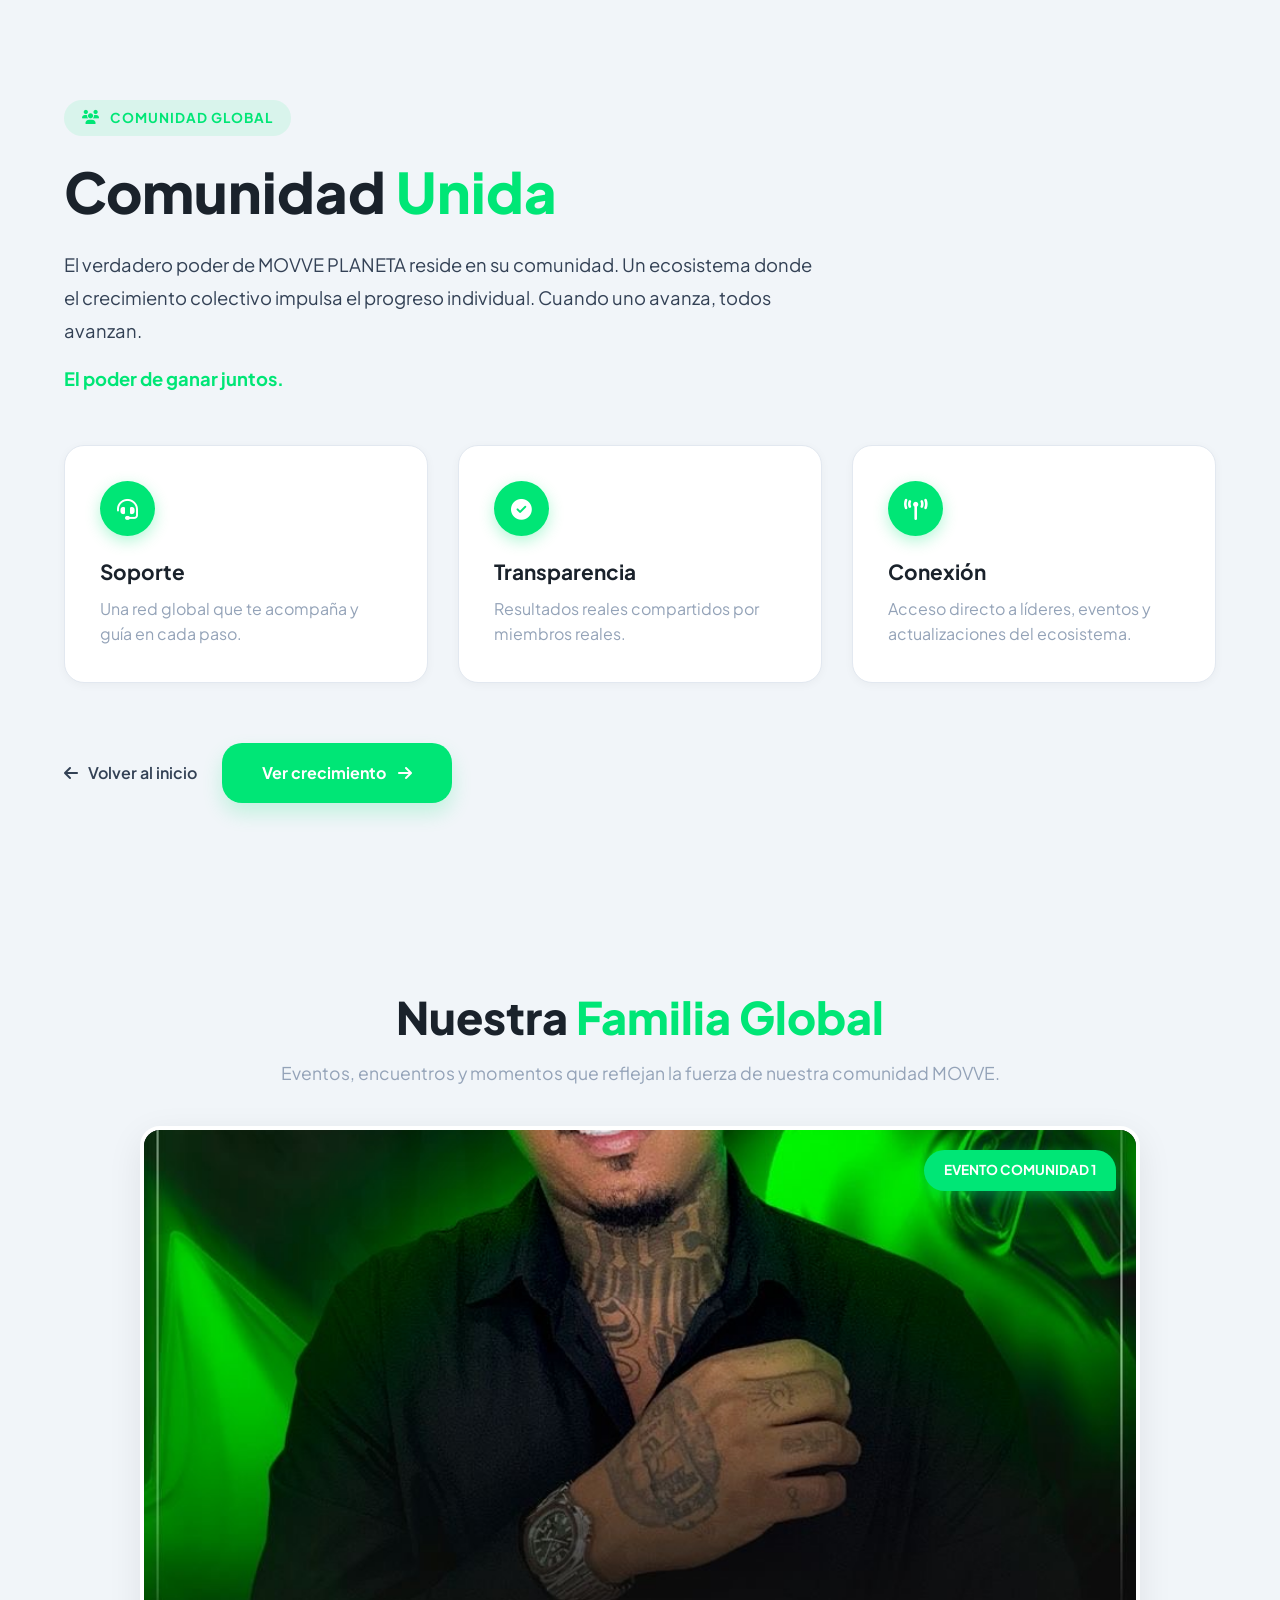
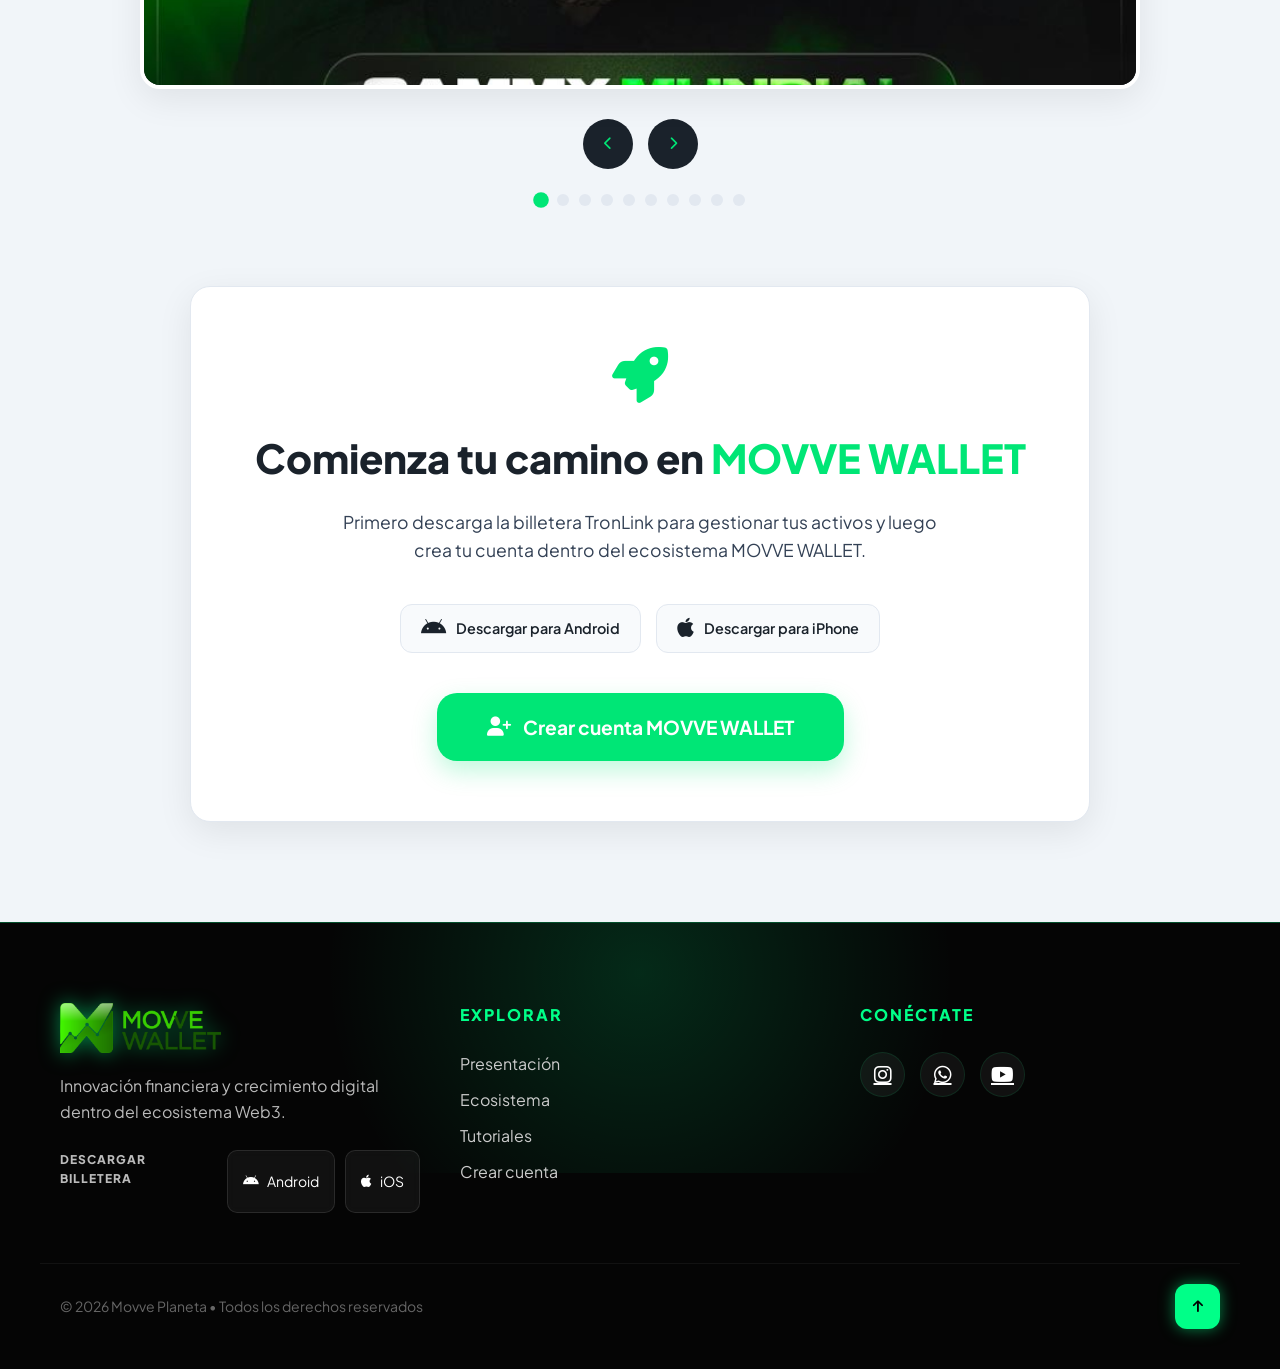
==== comunidad.html @ e0242431 "Update comunidad.html" ====
<head>
    <meta charset="UTF-8">
    <meta name="viewport" content="width=device-width, initial-scale=1.0, maximum-scale=5.0">
    
    <title>Comunidad Global | MOVVE PLANETA - Liderazgo y Éxito</title>
    <meta name="description" content="Forma parte de la comunidad MOVVE PLANETA. Descubre el poder del liderazgo, el sistema binario y cómo miles de personas están alcanzando el éxito juntas en nuestro ecosistema.">
    <meta name="keywords" content="comunidad MOVVE, sistema binario, liderazgo Web3, networking digital, éxito compartido, equipo MOVVE PLANETA, referidos inteligentes">
    <meta name="robots" content="index, follow">

    <link rel="canonical" href="https://movveplaneta.site/comunidad">

    <meta property="og:type" content="article">
    <meta property="og:url" content="https://movveplaneta.site/comunidad">
    <meta property="og:title" content="Únete a la Familia MOVVE PLANETA: Éxito en Equipo">
    <meta property="og:description" content="Más que una billetera, somos una comunidad global. Conoce nuestros eventos y el sistema que está cambiando vidas.">
    <meta property="og:image" content="https://movveplaneta.site/assets/img/og-comunidad.png">

    <meta name="twitter:card" content="summary_large_image">
    <meta name="twitter:title" content="Comunidad MOVVE PLANETA | Networking Global">
    <meta name="twitter:description" content="Liderazgo y crecimiento colectivo en la era Web3.">
    <meta name="twitter:image" content="https://movveplaneta.site/assets/img/og-comunidad.png">

    <link rel="stylesheet" href="stylesvamos4.css">
    <link rel="stylesheet" href="https://cdnjs.cloudflare.com/ajax/libs/font-awesome/6.4.2/css/all.min.css">
    <link rel="icon" type="image/png" href="favicon.png">
    <meta name="theme-color" content="#0a0a0a">

    <script async src="https://www.googletagmanager.com/gtag/js?id=G-BPE238V243"></script>
    <script>
      window.dataLayer = window.dataLayer || [];
      function gtag(){dataLayer.push(arguments);}
      gtag('js', new Date());
      gtag('config', 'G-BPE238V243');
    </script>
</head>
<body>

<!-- Card principal -->
<section class="comunidad-pro">

<div class="wrapper">

<div class="content">

<div class="content-badge">
<i class="fas fa-users"></i> Comunidad Global
</div>

<h1 class="titulo">
Comunidad <span>Unida</span>
</h1>

<p class="descripcion">
El verdadero poder de MOVVE PLANETA reside en su comunidad.
Un ecosistema donde el crecimiento colectivo impulsa el
progreso individual. Cuando uno avanza, todos avanzan.
<strong>El poder de ganar juntos.</strong>
</p>

<ul class="info-list">

<li>
<div class="icon">
<i class="fas fa-headset"></i>
</div>

<div class="info">
<strong>Soporte</strong>
<span>Una red global que te acompaña y guía en cada paso.</span>
</div>
</li>


<li>
<div class="icon">
<i class="fas fa-check-circle"></i>
</div>

<div class="info">
<strong>Transparencia</strong>
<span>Resultados reales compartidos por miembros reales.</span>
</div>
</li>


<li>
<div class="icon">
<i class="fas fa-broadcast-tower"></i>
</div>

<div class="info">
<strong>Conexión</strong>
<span>Acceso directo a líderes, eventos y actualizaciones del ecosistema.</span>
</div>
</li>

</ul>

<div class="acciones">

<a href="index.html" class="btn-back">
<i class="fas fa-arrow-left"></i> Volver al inicio
</a>

<a href="crecimiento.html" class="btn-explorar">
Ver crecimiento
<i class="fas fa-arrow-right"></i>
</a>

</div>

</div>

</div>

</section>

<!-- ================= GALERIA COMUNIDAD ================= -->

<section class="galeria-comunidad">

<div class="gallery-container">

<h2 class="gallery-title">
Nuestra <span>Familia Global</span>
</h2>

<p class="gallery-sub">
Eventos, encuentros y momentos que reflejan la fuerza de nuestra comunidad MOVVE.
</p>

<div class="gallery">

<div id="communityCaption" class="gallery-caption">
Evento Comunidad 1
</div>

<img src="comunidad1.jpg" class="gallery-image active" alt="Evento Comunidad 1">
<img src="comunidad2.jpg" class="gallery-image" alt="Evento Comunidad 2">
<img src="comunidad3.jpg" class="gallery-image" alt="Evento Comunidad 3">
<img src="comunidad4.jpg" class="gallery-image" alt="Evento Comunidad 4">
<img src="comunidad5.jpg" class="gallery-image" alt="Evento Comunidad 5">
<img src="comunidad6.jpg" class="gallery-image" alt="Evento Comunidad 6">
<img src="comunidad7.jpg" class="gallery-image" alt="Evento Comunidad 7">
<img src="comunidad8.jpg" class="gallery-image" alt="Evento Comunidad 8">
<img src="comunidad9.jpg" class="gallery-image" alt="Evento Comunidad 9">
<img src="comunidad10.jpg" class="gallery-image" alt="Evento Comunidad 10">

</div>

<!-- CONTROLES -->

<div class="controls">

<button class="prev-btn">
<i class="fas fa-chevron-left"></i>
</button>

<button class="next-btn">
<i class="fas fa-chevron-right"></i>
</button>

</div>

<!-- DOTS -->

<div class="dots">

<span class="dot active" data-index="0"></span>
<span class="dot" data-index="1"></span>
<span class="dot" data-index="2"></span>
<span class="dot" data-index="3"></span>
<span class="dot" data-index="4"></span>
<span class="dot" data-index="5"></span>
<span class="dot" data-index="6"></span>
<span class="dot" data-index="7"></span>
<span class="dot" data-index="8"></span>
<span class="dot" data-index="9"></span>

</div>

</div>

</section>

<!-- ================= CTA REGISTRO ================= -->

<section class="section cta-registro-pro fade-up" id="registro">

<div class="cta-container">

<div class="cta-card">

<div class="cta-icon">
<i class="fas fa-rocket"></i>
</div>

<h2 class="cta-title">
Comienza tu camino en <span>MOVVE WALLET</span>
</h2>

<p class="cta-desc">
Primero descarga la billetera TronLink para gestionar tus activos
y luego crea tu cuenta dentro del ecosistema MOVVE WALLET.
</p>

<!-- BOTONES DESCARGA TRONLINK -->

<div class="wallet-download">

<a class="btn-wallet android"
href="https://play.google.com/store/apps/details?id=com.tronlinkpro.wallet"
target="_blank" rel="noopener">

<i class="fab fa-android"></i>
Descargar para Android

</a>

<a class="btn-wallet apple"
href="https://apps.apple.com/app/tronlink-tron-wallet/id1453530188"
target="_blank" rel="noopener">

<i class="fab fa-apple"></i>
Descargar para iPhone

</a>

</div>

<!-- BOTON REGISTRO -->

<a class="btn-verde btn-cta"
href="https://wa.link/0bl1kw"
target="_blank"
rel="noopener">

<i class="fas fa-user-plus"></i> Crear cuenta MOVVE WALLET

</a>

</div>

</div>

</section>

<!-- ================= FOOTER SUPER PRO ================= -->

<footer class="footer-pro">

<div class="footer-glow"></div>

<div class="footer-container">

<!-- ================= MARCA ================= -->

<div class="footer-brand">

<img src="logo-movve-planeta.png" alt="Movve Wallet">


<p>
Innovación financiera y crecimiento digital
dentro del ecosistema Web3.
</p>

<div class="footer-wallet">

<p class="wallet-title">Descargar billetera</p>

<a href="https://www.tronlink.org" target="_blank" class="wallet-btn android">
<i class="fab fa-android"></i> Android
</a>

<a href="https://www.tronlink.org" target="_blank" class="wallet-btn ios">
<i class="fab fa-apple"></i> iOS
</a>

</div>

</div>

<!-- ================= EXPLORAR ================= -->

<div class="footer-links">

<h4>Explorar</h4>

<a href="#presentacion">Presentación</a>
<a href="#ecosistema">Ecosistema</a>
<a href="tutoriales.html">Tutoriales</a>
<a href="https://wa.link/0bl1kw">Crear cuenta</a>

</div>

<!-- ================= REDES ================= -->

<div class="footer-social">

<h4>Conéctate</h4>

<div class="social-icons">

<a href="https://www.instagram.com/rolandy.oficial">
<i class="fab fa-instagram"></i>
</a>

<a href="https://wa.link/0bl1kw">
<i class="fab fa-whatsapp"></i>
</a>

<a href="https://youtube.com/@movveplaneta?si=S0EhuT0GRqSzpUKx">
<i class="fab fa-youtube"></i>
</a>

</div>

</div>

</div>

<!-- ================= FOOTER BOTTOM ================= -->

<div class="footer-bottom">

<p>
© 2026 Movve Planeta • Todos los derechos reservados
</p>

<button id="scrollTop">
<i class="fas fa-arrow-up"></i>
</button>

</div>

</footer>
    

<script src="script.js"></script>

</body>
</html>
---- stylesvamos4.css ----
/* ================================= DASHBOARD CORE ================================= */
@import url('https://fonts.googleapis.com/css2?family=Plus+Jakarta+Sans:wght@300;400;500;600;700&display=swap');

:root {

    /* COLORES PRINCIPALES */
    --movve-green: #00e676;
    --movve-dark: #1a222b;

    /* FONDOS */
    --movve-card-bg: #ffffff;
    --movve-sidebar: #f8fafc;
    --movve-bg: #f1f5f9;

    /* TEXTO */
    --text-dark: #334155;
    --text-light: #94a3b8;

    /* BORDES */
    --border-color: #e2e8f0;

    /* SOMBRAS PRO */
    --shadow-sm: 0 2px 10px rgba(0,0,0,0.04);
    --shadow-md: 0 6px 20px rgba(0,0,0,0.06);
    --shadow-lg: 0 10px 35px rgba(0,0,0,0.08);

    /* RADIUS */
    --radius: 20px;

    /* TRANSICIONES */
    --transition: all .25s ease;
}

/* ================================= RESET ================================= */

*{
    margin:0;
    padding:0;
    box-sizing:border-box;
}

body{
    font-family:'Plus Jakarta Sans', sans-serif;
    background:var(--movve-bg);
    color:var(--text-dark);
    line-height:1.5;
}

/* ================= SECCIÓN COMUNIDAD (ROOT LIGHT) ================= */

.comunidad-pro {
    padding: 100px 5%;
    background-color: var(--movve-bg); /* #f1f5f9 */
    min-height: 100vh;
    display: flex;
    align-items: center;
}

.comunidad-pro .wrapper {
    max-width: 1200px;
    margin: 0 auto;
    width: 100%;
}

/* BADGE DE COMUNIDAD */
.comunidad-pro .content-badge {
    display: inline-flex;
    align-items: center;
    gap: 10px;
    background: rgba(0, 230, 118, 0.1);
    color: var(--movve-green);
    padding: 8px 18px;
    border-radius: 50px;
    font-size: 0.85rem;
    font-weight: 700;
    margin-bottom: 25px;
    text-transform: uppercase;
    letter-spacing: 1px;
}

/* TÍTULO IMPACTANTE */
.comunidad-pro .titulo {
    font-size: 3.5rem;
    color: var(--movve-dark);
    line-height: 1.1;
    margin-bottom: 25px;
    font-weight: 800;
}

.comunidad-pro .titulo span {
    color: var(--movve-green);
}

.comunidad-pro .descripcion {
    font-size: 1.15rem;
    color: var(--text-dark);
    line-height: 1.8;
    max-width: 750px;
    margin-bottom: 50px;
}

.comunidad-pro .descripcion strong {
    color: var(--movve-green);
    display: block;
    margin-top: 15px;
}

/* LISTA DE BENEFICIOS (ESTILO TARJETAS LIMPIAS) */
.comunidad-pro .info-list {
    list-style: none;
    padding: 0;
    margin-bottom: 60px;
    display: grid;
    grid-template-columns: repeat(auto-fit, minmax(300px, 1fr));
    gap: 30px;
}

.comunidad-pro .info-list li {
    display: flex;
    flex-direction: column; /* Icono arriba para variar el estilo de comunidad */
    gap: 20px;
    padding: 35px;
    background: var(--movve-card-bg);
    border-radius: var(--radius);
    border: 1px solid var(--border-color);
    box-shadow: var(--shadow-sm);
    transition: var(--transition);
}

.comunidad-pro .info-list li:hover {
    transform: translateY(-10px);
    border-color: var(--movve-green);
    box-shadow: var(--shadow-lg);
}

.comunidad-pro .icon {
    width: 55px;
    height: 55px;
    background: var(--movve-green);
    color: white;
    border-radius: 50%; /* Circular para comunidad */
    display: flex;
    align-items: center;
    justify-content: center;
    font-size: 1.3rem;
    box-shadow: 0 5px 15px rgba(0, 230, 118, 0.3);
}

.comunidad-pro .info strong {
    display: block;
    color: var(--movve-dark);
    font-size: 1.3rem;
    margin-bottom: 8px;
    font-weight: 700;
}

.comunidad-pro .info span {
    color: var(--text-light);
    font-size: 1rem;
    line-height: 1.6;
}

/* BOTONES DE ACCIÓN */
.comunidad-pro .acciones {
    display: flex;
    gap: 25px;
    align-items: center;
}

.comunidad-pro .btn-back {
    text-decoration: none;
    color: var(--text-dark);
    font-weight: 600;
    display: flex;
    align-items: center;
    gap: 10px;
    transition: var(--transition);
}

.comunidad-pro .btn-back:hover {
    color: var(--movve-green);
    transform: translateX(-5px);
}

.comunidad-pro .btn-explorar {
    text-decoration: none;
    background: var(--movve-green);
    color: white;
    padding: 18px 40px;
    border-radius: var(--radius);
    font-weight: 700;
    display: flex;
    align-items: center;
    gap: 12px;
    box-shadow: 0 10px 20px rgba(0, 230, 118, 0.2);
    transition: var(--transition);
}

.comunidad-pro .btn-explorar:hover {
    background: var(--movve-dark);
    transform: translateY(-3px);
    box-shadow: var(--shadow-lg);
}

/* RESPONSIVO */
@media (max-width: 768px) {
    .comunidad-pro .titulo { font-size: 2.5rem; }
    .comunidad-pro .acciones { flex-direction: column-reverse; width: 100%; }
    .comunidad-pro .btn-explorar, .comunidad-pro .btn-back { width: 100%; justify-content: center; }
}

/* ================= GALERÍA DE COMUNIDAD ================= */

.galeria-comunidad {
    padding: 80px 5%;
    background-color: var(--movve-bg);
    text-align: center;
}

.galeria-comunidad .gallery-container {
    max-width: 1000px;
    margin: 0 auto;
    position: relative;
}

.galeria-comunidad .gallery-title {
    font-size: 2.8rem;
    color: var(--movve-dark);
    margin-bottom: 10px;
    font-weight: 800;
}

.galeria-comunidad .gallery-title span {
    color: var(--movve-green);
}

.galeria-comunidad .gallery-sub {
    color: var(--text-light);
    margin-bottom: 40px;
    font-size: 1.1rem;
}

/* MARCO DE LA GALERÍA */
.galeria-comunidad .gallery {
    position: relative;
    width: 100%;
    aspect-ratio: 16 / 9;
    border-radius: var(--radius);
    overflow: hidden;
    box-shadow: var(--shadow-lg);
    background: var(--movve-dark);
    border: 4px solid var(--movve-card-bg);
}

/* IMÁGENES */
.galeria-comunidad .gallery-image {
    position: absolute;
    top: 0;
    left: 0;
    width: 100%;
    height: 100%;
    object-fit: cover;
    opacity: 0;
    transition: opacity 0.8s ease-in-out, transform 2s ease; /* Transición más suave */
    z-index: 1;
}

.galeria-comunidad .gallery-image.active {
    opacity: 1;
    z-index: 2;
    transform: scale(1.03);
}

/* CAPTION ESTILO "COMUNIDAD" */
.galeria-comunidad .gallery-caption {
    position: absolute;
    top: 20px;
    right: 20px;
    background: var(--movve-green);
    color: white;
    padding: 10px 20px;
    border-radius: 30px 30px 5px 30px; /* Estilo burbuja */
    font-weight: 700;
    font-size: 0.85rem;
    z-index: 10;
    box-shadow: 0 5px 15px rgba(0, 230, 118, 0.4);
    text-transform: uppercase;
}

/* CONTROLES */
.galeria-comunidad .controls {
    display: flex;
    justify-content: center;
    gap: 15px;
    margin-top: 30px;
}

.galeria-comunidad .prev-btn, 
.galeria-comunidad .next-btn {
    background: var(--movve-dark);
    border: none;
    color: var(--movve-green);
    width: 50px;
    height: 50px;
    border-radius: 50%;
    cursor: pointer;
    transition: var(--transition);
    display: flex;
    align-items: center;
    justify-content: center;
}

.galeria-comunidad .prev-btn:hover, 
.galeria-comunidad .next-btn:hover {
    background: var(--movve-green);
    color: white;
    transform: rotate(-10deg) scale(1.1); /* Efecto divertido para comunidad */
}

/* DOTS */
.galeria-comunidad .dots {
    display: flex;
    justify-content: center;
    gap: 10px;
    margin-top: 25px;
}

.galeria-comunidad .dot {
    width: 12px;
    height: 12px;
    background: var(--border-color);
    border-radius: 50%;
    cursor: pointer;
    transition: var(--transition);
}

.galeria-comunidad .dot.active {
    background: var(--movve-green);
    transform: scale(1.3);
}

@media (max-width: 768px) {
    .galeria-comunidad .gallery { aspect-ratio: 1 / 1; } /* Cuadrado en móvil para fotos de personas */
}

/* ================= SECCIÓN CTA REGISTRO (CON WALLET) ================= */

.cta-registro-pro {
    padding: 100px 5%;
    background-color: var(--movve-bg);
     margin-top: -100px;
    z-index: 10;
}

.cta-container {
    max-width: 900px;
    margin: 0 auto;
}

.cta-card {
    background: var(--movve-card-bg);
    padding: 60px 40px;
    border-radius: var(--radius);
    border: 1px solid var(--border-color);
    box-shadow: var(--shadow-lg);
    text-align: center;
    position: relative;
}

/* ICONO ANIMADO */
.cta-icon {
    font-size: 3.5rem;
    color: var(--movve-green);
    margin-bottom: 25px;
    display: inline-block;
    animation: float 3s ease-in-out infinite;
}

@keyframes float {
    0%, 100% { transform: translateY(0); }
    50% { transform: translateY(-10px); }
}

.cta-title {
    font-size: 2.5rem;
    color: var(--movve-dark);
    margin-bottom: 20px;
    font-weight: 800;
}

.cta-title span {
    color: var(--movve-green);
}

.cta-desc {
    color: var(--text-dark);
    font-size: 1.1rem;
    max-width: 600px;
    margin: 0 auto 40px auto;
    line-height: 1.6;
}

/* CONTENEDOR DE DESCARGA TRONLINK */
.wallet-download {
    display: flex;
    justify-content: center;
    gap: 15px;
    margin-bottom: 40px;
    flex-wrap: wrap;
}

.btn-wallet {
    display: flex;
    align-items: center;
    gap: 10px;
    padding: 12px 20px;
    border-radius: 12px;
    text-decoration: none;
    font-weight: 600;
    font-size: 0.9rem;
    transition: var(--transition);
    border: 1px solid var(--border-color);
    background: var(--movve-sidebar);
    color: var(--movve-dark);
}

.btn-wallet i {
    font-size: 1.4rem;
}

.btn-wallet:hover {
    background: var(--movve-dark);
    color: white;
    transform: translateY(-3px);
    box-shadow: var(--shadow-md);
}

/* BOTÓN REGISTRO PRINCIPAL */
.btn-cta {
    display: inline-flex;
    align-items: center;
    gap: 12px;
    background-color: var(--movve-green);
    color: white;
    padding: 20px 50px;
    border-radius: var(--radius);
    font-size: 1.2rem;
    font-weight: 700;
    text-decoration: none;
    transition: var(--transition);
    box-shadow: 0 10px 25px rgba(0, 230, 118, 0.25);
}

.btn-cta:hover {
    background-color: var(--movve-dark);
    transform: translateY(-5px);
    box-shadow: 0 15px 30px rgba(0, 0, 0, 0.2);
}

/* RESPONSIVO */
@media (max-width: 768px) {
    .cta-card { padding: 40px 20px; }
    .cta-title { font-size: 1.8rem; }
    .wallet-download { flex-direction: column; }
    .btn-wallet, .btn-cta { width: 100%; justify-content: center; }
}

/* ================= FOOTER ESTILO NEÓN ORIGINAL ================= */
.footer-pro {
    background: #050505;
    padding: 80px 0 20px 0;
    position: relative;
    overflow: hidden;
    color: #ffffff;
    border-top: 1px solid rgba(0, 255, 136, 0.3);
}

/* El resplandor verde del fondo */
.footer-glow {
    position: absolute;
    top: -150px;
    left: 50%;
    transform: translateX(-50%);
    width: 800px;
    height: 400px;
    background: radial-gradient(circle, rgba(0, 255, 136, 0.15) 0%, transparent 70%);
    pointer-events: none;
}

.footer-container {
    max-width: 1200px;
    margin: 0 auto;
    padding: 0 20px;
    display: grid;
    grid-template-columns: repeat(auto-fit, minmax(250px, 1fr));
    gap: 40px;
    position: relative;
    z-index: 2;
}

/* --- MARCA --- */
.footer-brand img {
    height: 50px;
    margin-bottom: 20px;
    filter: drop-shadow(0 0 10px rgba(0, 255, 136, 0.5));
}

.footer-brand p {
    color: #bbb;
    line-height: 1.6;
    margin-bottom: 25px;
}

.wallet-title {
    font-weight: 800;
    text-transform: uppercase;
    font-size: 12px;
    letter-spacing: 1px;
    color: #00ff88;
    margin-bottom: 15px;
}

.footer-wallet {
    display: flex;
    gap: 10px;
}

.wallet-btn {
    background: rgba(255, 255, 255, 0.05);
    backdrop-filter: blur(5px);
    border: 1px solid rgba(255, 255, 255, 0.1);
    padding: 10px 15px;
    border-radius: 10px;
    color: white;
    text-decoration: none;
    display: flex;
    align-items: center;
    gap: 8px;
    font-size: 14px;
    transition: 0.3s;
}

.wallet-btn:hover {
    border-color: #00ff88;
    background: rgba(0, 255, 136, 0.1);
    box-shadow: 0 0 15px rgba(0, 255, 136, 0.2);
}

/* --- ENLACES --- */
.footer-links h4, .footer-social h4, .footer-newsletter h4 {
    color: #00ff88;
    text-transform: uppercase;
    letter-spacing: 2px;
    margin-bottom: 25px;
    font-size: 16px;
    font-weight: 800;
}

.footer-links a {
    display: block;
    color: #ccc;
    text-decoration: none;
    margin-bottom: 12px;
    transition: 0.3s;
}

.footer-links a:hover {
    color: #00ff88;
    transform: translateX(5px);
    text-shadow: 0 0 8px rgba(0, 255, 136, 0.6);
}

/* --- NEWSLETTER ESTILO MOVVE --- */
.footer-newsletter {
    background: rgba(255, 255, 255, 0.03);
    padding: 25px;
    border-radius: 20px;
    border: 1px solid rgba(0, 255, 136, 0.1);
}

#sib-form {
    display: flex;
    flex-direction: column;
    gap: 10px;
}

#sib-form input {
    background: rgba(0, 0, 0, 0.5);
    border: 1px solid rgba(0, 255, 136, 0.3);
    padding: 12px;
    border-radius: 10px;
    color: white;
    outline: none;
}

#sib-form button {
    background: #00ff88;
    color: #000;
    font-weight: 800;
    border: none;
    padding: 12px;
    border-radius: 10px;
    cursor: pointer;
    box-shadow: 0 0 15px rgba(0, 255, 136, 0.4);
    transition: 0.3s;
}

#sib-form button:hover {
    transform: scale(1.05);
    box-shadow: 0 0 25px rgba(0, 255, 136, 0.7);
}

/* --- REDES SOCIALES --- */
.social-icons {
    display: flex;
    gap: 15px;
}

.social-icons a {
    font-size: 20px;
    color: white;
    width: 45px;
    height: 45px;
    background: rgba(255, 255, 255, 0.05);
    display: flex;
    align-items: center;
    justify-content: center;
    border-radius: 50%;
    transition: 0.3s;
    border: 1px solid rgba(0, 255, 136, 0.1);
}

.social-icons a:hover {
    background: #00ff88;
    color: #000;
    box-shadow: 0 0 20px rgba(0, 255, 136, 0.6);
}

/* --- BOTTOM --- */
.footer-bottom {
    margin-top: 50px;
    padding: 20px;
    text-align: center;
    border-top: 1px solid rgba(255, 255, 255, 0.05);
    display: flex;
    justify-content: space-between;
    align-items: center;
    max-width: 1200px;
    margin-left: auto;
    margin-right: auto;
}

.footer-bottom p {
    color: #666;
    font-size: 14px;
}

/* Botón Subir Neón */
#scrollTop {
    background: #00ff88;
    color: #000;
    border: none;
    width: 45px;
    height: 45px;
    border-radius: 12px;
    cursor: pointer;
    box-shadow: 0 0 15px rgba(0, 255, 136, 0.5);
    transition: 0.3s;
}

#scrollTop:hover {
    transform: translateY(-5px);
    box-shadow: 0 0 25px rgba(0, 255, 136, 0.8);
}

/* Responsivo */
@media (max-width: 768px) {
    .footer-bottom {
        flex-direction: column;
        gap: 20px;
    }
}

/* ================= WA FLOATING ULTRA PRO ================= */
.wa-floating-pro {
    position: fixed;
    bottom: 30px;
    left: 30px;
    text-decoration: none;
    z-index: 9999;
    display: flex;
    align-items: center;
    transition: all 0.5s cubic-bezier(0.175, 0.885, 0.32, 1.275);
}

/* Capas de Ondas de Radar */
.wa-radar-waves {
    position: absolute;
    left: 28px;
    width: 50px;
    height: 50px;
    display: flex;
    align-items: center;
    justify-content: center;
}

.wa-radar-waves span {
    position: absolute;
    width: 100%;
    height: 100%;
    background: #00ff88;
    border-radius: 50%;
    opacity: 0.6;
    animation: wa-pulse 2.5s infinite;
}

.wa-radar-waves span:nth-child(2) { animation-delay: 0.8s; }
.wa-radar-waves span:nth-child(3) { animation-delay: 1.6s; }

@keyframes wa-pulse {
    0% { transform: scale(1); opacity: 0.6; }
    100% { transform: scale(3.5); opacity: 0; }
}

/* Tarjeta Principal Glassmorphism */
.wa-inner-card {
    background: rgba(10, 10, 10, 0.8);
    backdrop-filter: blur(15px);
    -webkit-backdrop-filter: blur(15px);
    border: 1px solid rgba(0, 255, 136, 0.3);
    padding: 12px 20px;
    border-radius: 18px;
    display: flex;
    align-items: center;
    gap: 15px;
    box-shadow: 0 15px 35px rgba(0, 0, 0, 0.6), 
                inset 0 0 15px rgba(0, 255, 136, 0.05);
    position: relative;
    overflow: hidden;
}

/* Icono y Punto Online */
.wa-icon-box {
    position: relative;
    font-size: 28px;
    color: #00ff88;
    filter: drop-shadow(0 0 8px rgba(0, 255, 136, 0.6));
}

.online-dot {
    position: absolute;
    top: -2px;
    right: -2px;
    width: 10px;
    height: 10px;
    background: #00ff88;
    border: 2px solid #0a0a0a;
    border-radius: 50%;
    animation: blink 1s infinite;
}

/* Texto y Badge */
.wa-content-text {
    display: flex;
    flex-direction: column;
}

.wa-badge {
    font-size: 9px;
    font-weight: 900;
    color: #00ff88;
    letter-spacing: 1.5px;
    text-transform: uppercase;
    margin-bottom: 2px;
}

.wa-title {
    color: #fff;
    font-size: 14px;
    font-weight: 700;
    white-space: nowrap;
}

.wa-arrow {
    color: rgba(255, 255, 255, 0.3);
    font-size: 12px;
    transition: 0.3s;
}

/* Interacción Hover */
.wa-floating-pro:hover {
    transform: scale(1.05) translateX(10px);
}

.wa-floating-pro:hover .wa-inner-card {
    border-color: #00ff88;
    background: rgba(0, 255, 136, 0.1);
}

.wa-floating-pro:hover .wa-arrow {
    color: #00ff88;
    transform: translateX(5px);
}

@keyframes blink { 50% { opacity: 0.3; } }
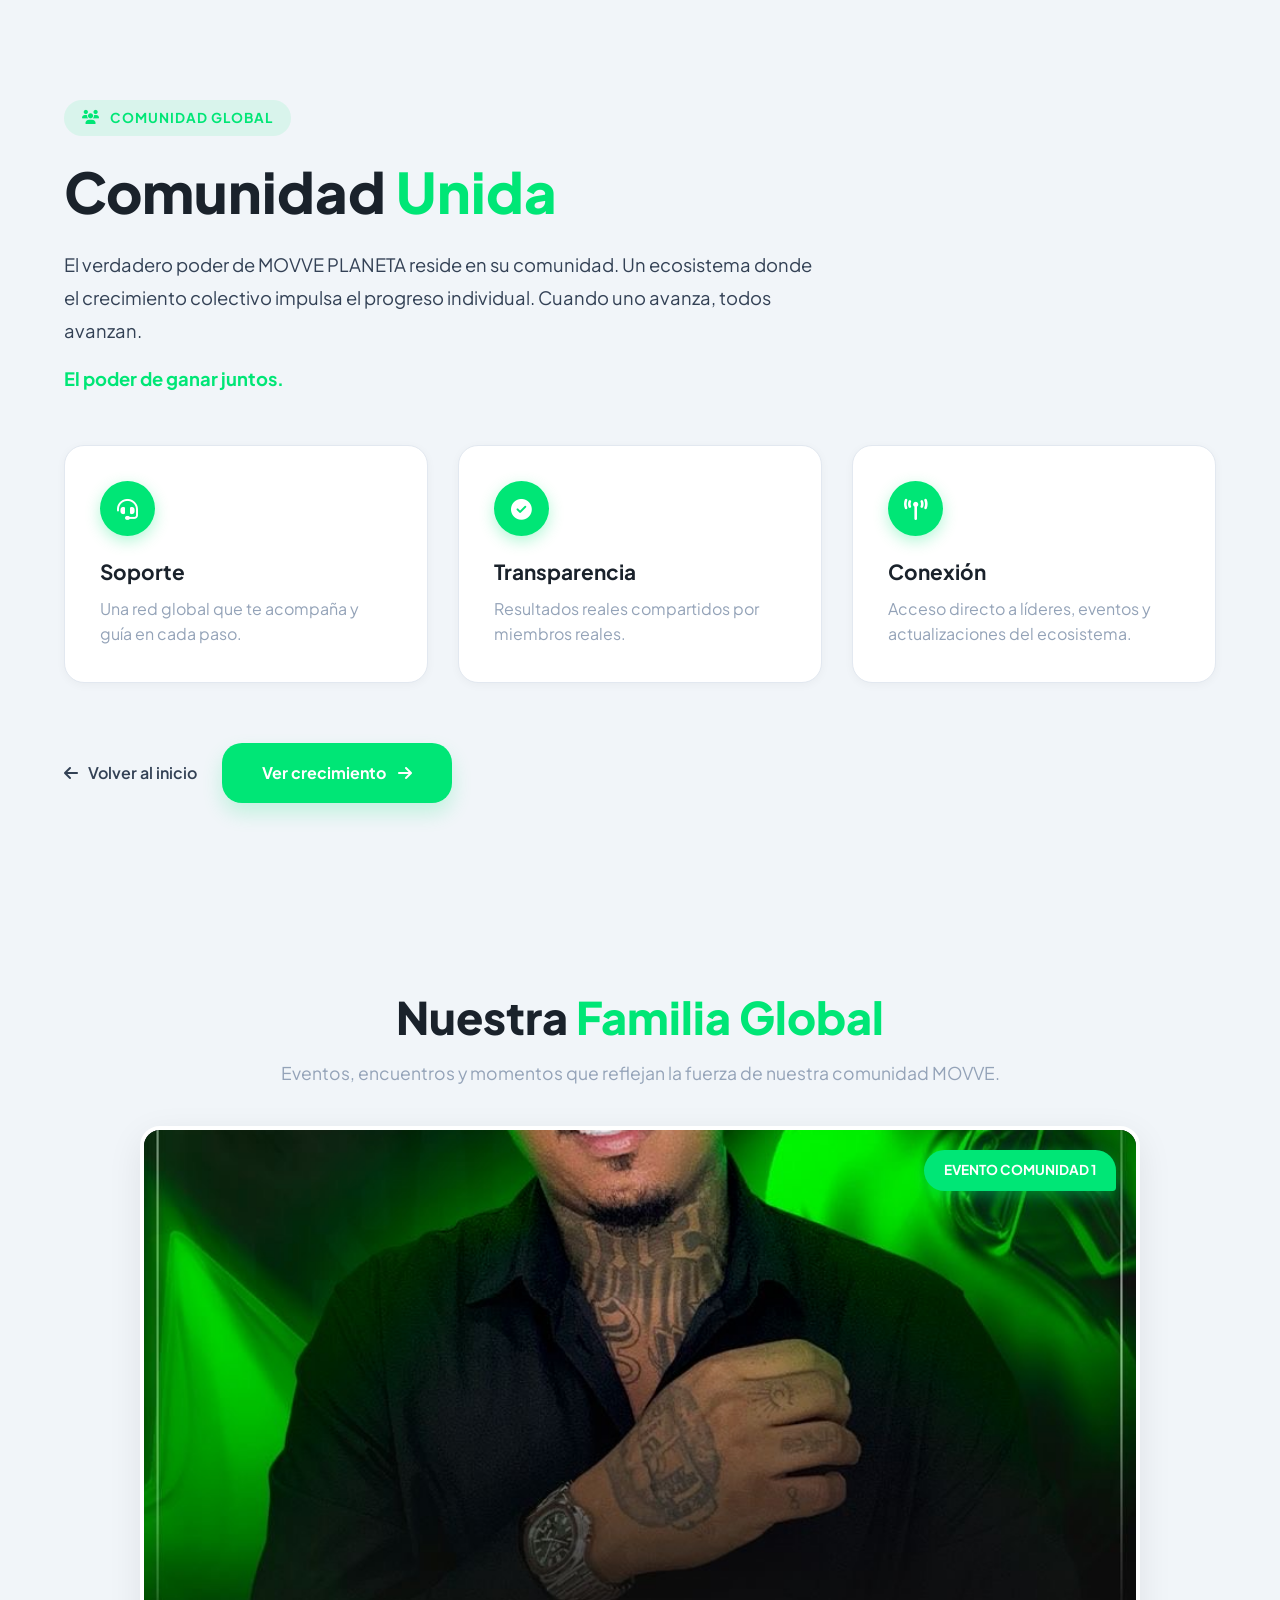
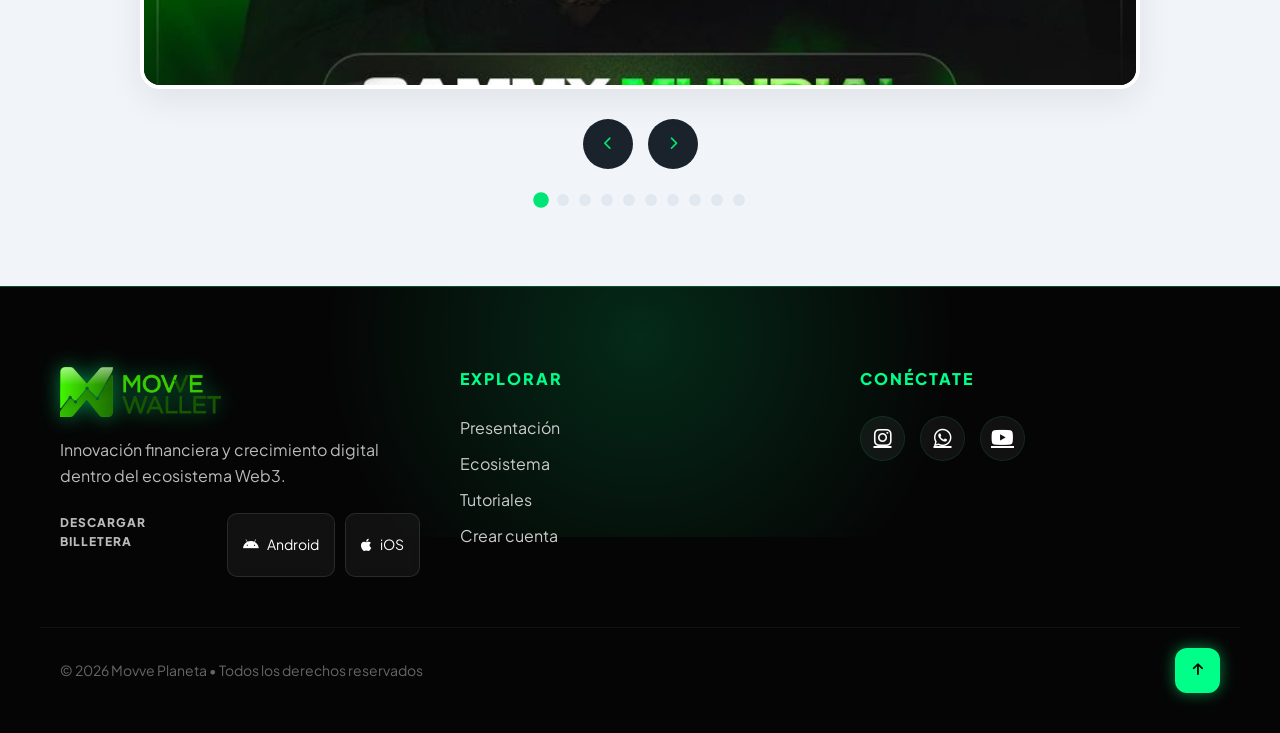
==== commit e1edf459: "Update comunidad.html" ====
--- a/comunidad.html
+++ b/comunidad.html
@@ -183,68 +183,6 @@
 
 </section>
 
-<!-- ================= CTA REGISTRO ================= -->
-
-<section class="section cta-registro-pro fade-up" id="registro">
-
-<div class="cta-container">
-
-<div class="cta-card">
-
-<div class="cta-icon">
-<i class="fas fa-rocket"></i>
-</div>
-
-<h2 class="cta-title">
-Comienza tu camino en <span>MOVVE WALLET</span>
-</h2>
-
-<p class="cta-desc">
-Primero descarga la billetera TronLink para gestionar tus activos
-y luego crea tu cuenta dentro del ecosistema MOVVE WALLET.
-</p>
-
-<!-- BOTONES DESCARGA TRONLINK -->
-
-<div class="wallet-download">
-
-<a class="btn-wallet android"
-href="https://play.google.com/store/apps/details?id=com.tronlinkpro.wallet"
-target="_blank" rel="noopener">
-
-<i class="fab fa-android"></i>
-Descargar para Android
-
-</a>
-
-<a class="btn-wallet apple"
-href="https://apps.apple.com/app/tronlink-tron-wallet/id1453530188"
-target="_blank" rel="noopener">
-
-<i class="fab fa-apple"></i>
-Descargar para iPhone
-
-</a>
-
-</div>
-
-<!-- BOTON REGISTRO -->
-
-<a class="btn-verde btn-cta"
-href="https://wa.link/0bl1kw"
-target="_blank"
-rel="noopener">
-
-<i class="fas fa-user-plus"></i> Crear cuenta MOVVE WALLET
-
-</a>
-
-</div>
-
-</div>
-
-</section>
-
 <!-- ================= FOOTER SUPER PRO ================= -->
 
 <footer class="footer-pro">
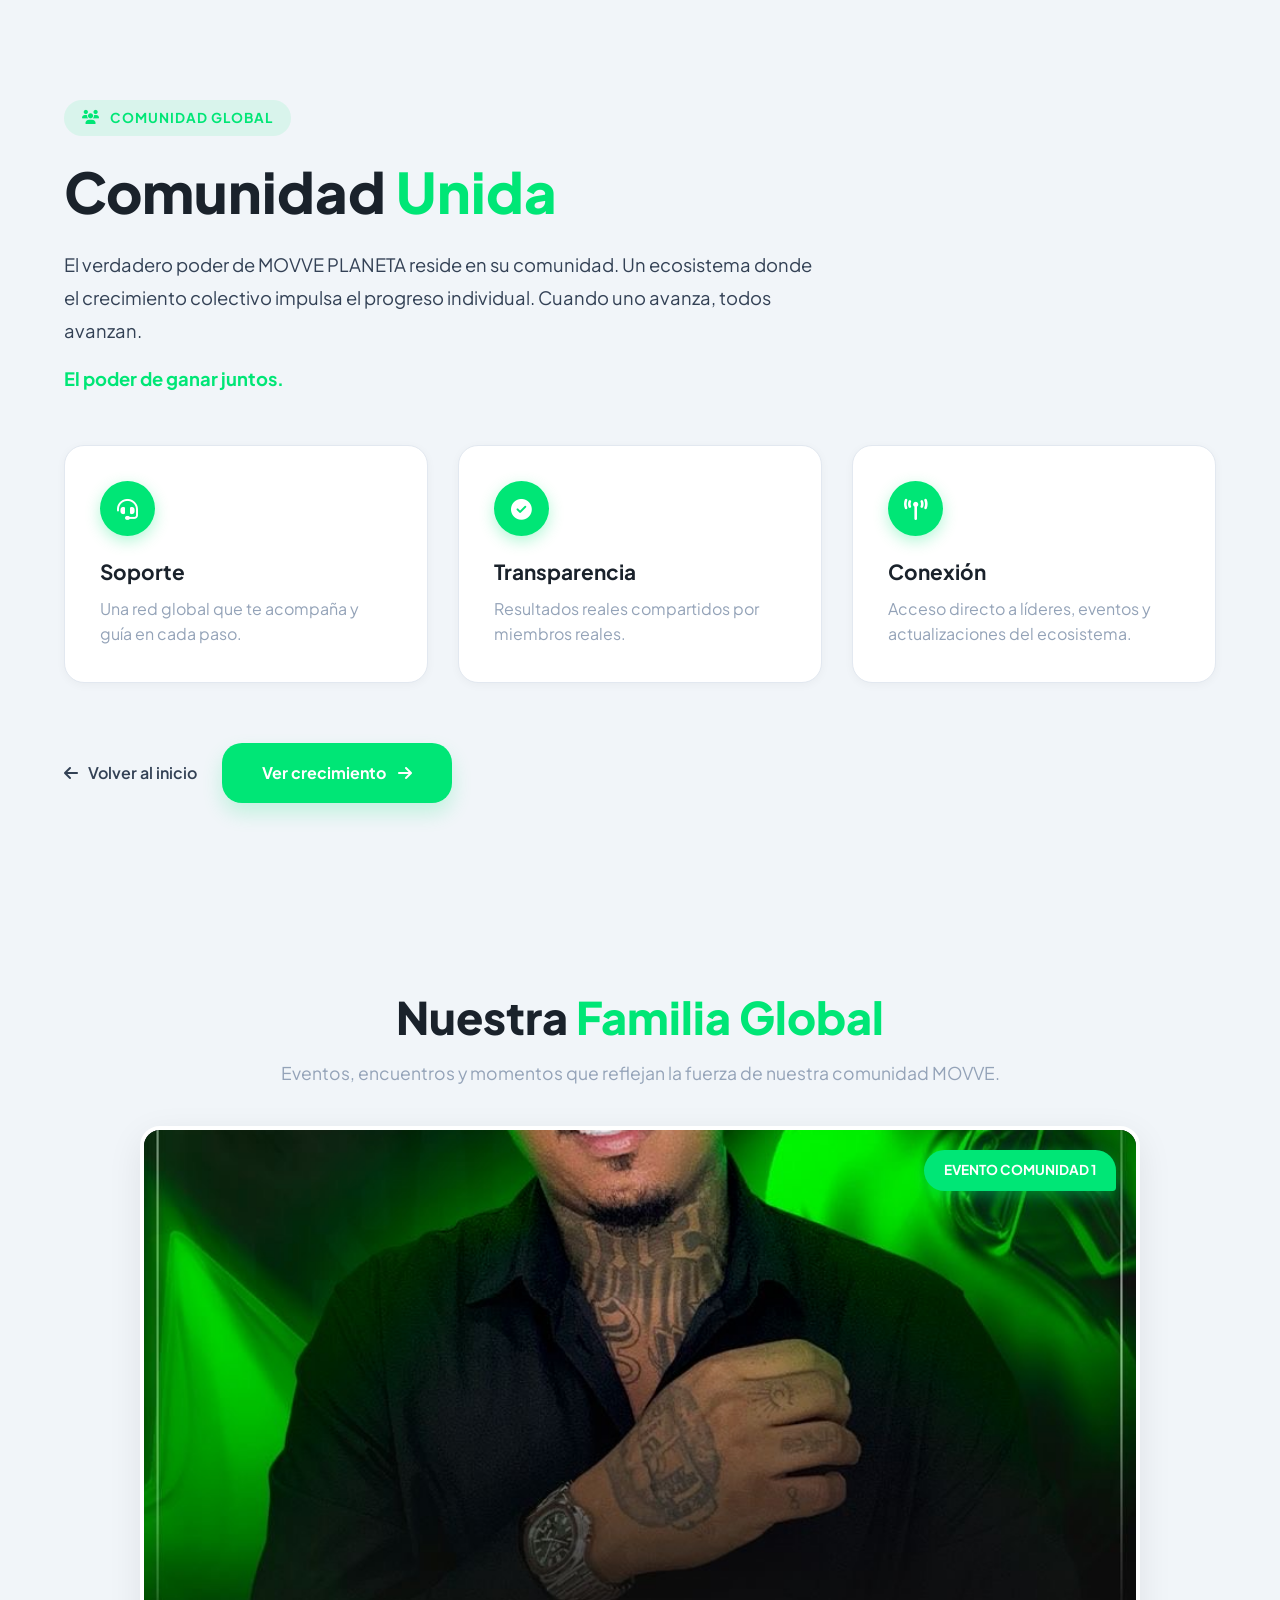
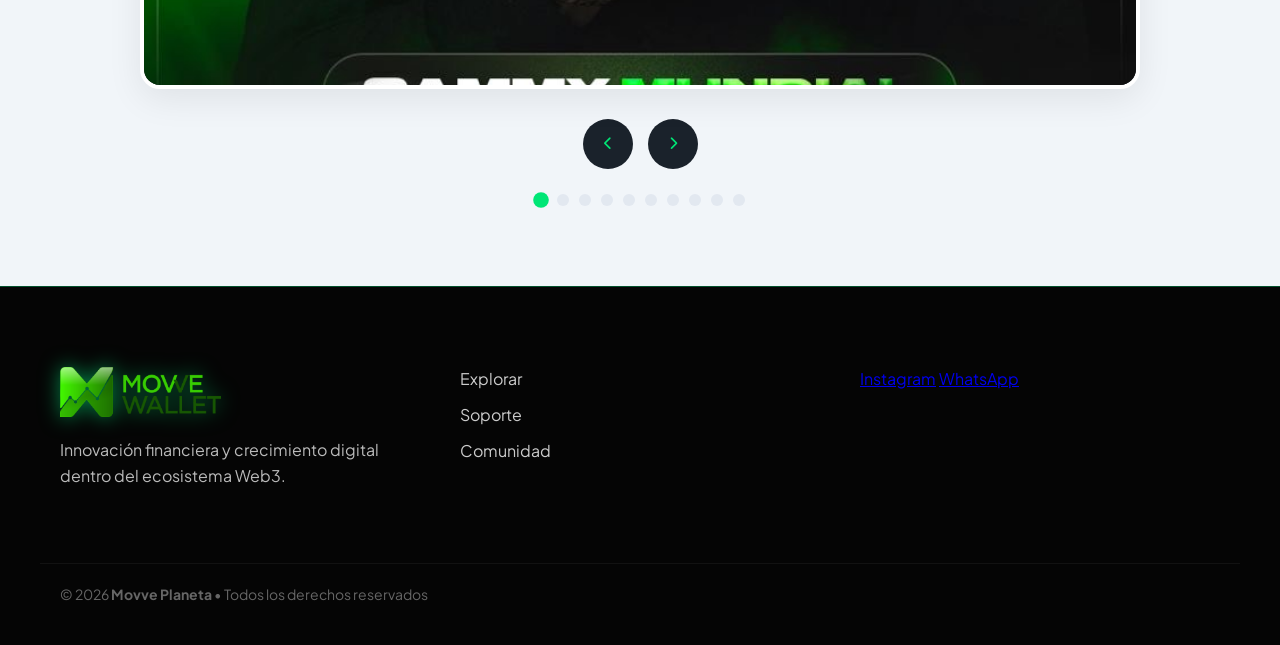
==== commit f4fda061: "Refactor comunidad.html structure and content" ====
--- a/comunidad.html
+++ b/comunidad.html
@@ -2,7 +2,7 @@
     <meta charset="UTF-8">
     <meta name="viewport" content="width=device-width, initial-scale=1.0, maximum-scale=5.0">
     
-    <title>Comunidad Global | MOVVE PLANETA - Liderazgo y Éxito</title>
+    <title>Comunidad Global</title>
     <meta name="description" content="Forma parte de la comunidad MOVVE PLANETA. Descubre el poder del liderazgo, el sistema binario y cómo miles de personas están alcanzando el éxito juntas en nuestro ecosistema.">
     <meta name="keywords" content="comunidad MOVVE, sistema binario, liderazgo Web3, networking digital, éxito compartido, equipo MOVVE PLANETA, referidos inteligentes">
     <meta name="robots" content="index, follow">
@@ -186,92 +186,29 @@
 <!-- ================= FOOTER SUPER PRO ================= -->
 
 <footer class="footer-pro">
-
-<div class="footer-glow"></div>
-
-<div class="footer-container">
-
-<!-- ================= MARCA ================= -->
-
-<div class="footer-brand">
-
-<img src="logo-movve-planeta.png" alt="Movve Wallet">
-
-
-<p>
-Innovación financiera y crecimiento digital
-dentro del ecosistema Web3.
-</p>
-
-<div class="footer-wallet">
-
-<p class="wallet-title">Descargar billetera</p>
-
-<a href="https://www.tronlink.org" target="_blank" class="wallet-btn android">
-<i class="fab fa-android"></i> Android
-</a>
-
-<a href="https://www.tronlink.org" target="_blank" class="wallet-btn ios">
-<i class="fab fa-apple"></i> iOS
-</a>
-
-</div>
-
-</div>
-
-<!-- ================= EXPLORAR ================= -->
-
-<div class="footer-links">
-
-<h4>Explorar</h4>
-
-<a href="#presentacion">Presentación</a>
-<a href="#ecosistema">Ecosistema</a>
-<a href="tutoriales.html">Tutoriales</a>
-<a href="https://wa.link/0bl1kw">Crear cuenta</a>
-
-</div>
-
-<!-- ================= REDES ================= -->
-
-<div class="footer-social">
-
-<h4>Conéctate</h4>
-
-<div class="social-icons">
-
-<a href="https://www.instagram.com/rolandy.oficial">
-<i class="fab fa-instagram"></i>
-</a>
-
-<a href="https://wa.link/0bl1kw">
-<i class="fab fa-whatsapp"></i>
-</a>
-
-<a href="https://youtube.com/@movveplaneta?si=S0EhuT0GRqSzpUKx">
-<i class="fab fa-youtube"></i>
-</a>
-
-</div>
-
-</div>
-
-</div>
-
-<!-- ================= FOOTER BOTTOM ================= -->
-
-<div class="footer-bottom">
-
-<p>
-© 2026 Movve Planeta • Todos los derechos reservados
-</p>
-
-<button id="scrollTop">
-<i class="fas fa-arrow-up"></i>
-</button>
-
-</div>
-
+    <div class="footer-container">
+        
+        <div class="footer-brand">
+            <img src="logo-movve-planeta.png" alt="Movve Planeta" class="footer-logo">
+            <p>Innovación financiera y crecimiento digital dentro del ecosistema Web3.</p>
+        </div>
+
+        <div class="footer-links">
+            <a href="https://movveplaneta.site/">Explorar</a>
+            <a href="https://wa.link/0bl1kw">Soporte</a>
+            <a href="https://youtube.com/@movveplaneta">Comunidad</a>
+        </div>
+
+        <div class="footer-social">
+            <a href="https://www.instagram.com/rolandy.oficial" target="_blank">Instagram</a>
+            <a href="https://wa.link/0bl1kw" target="_blank">WhatsApp</a>
+        </div>
+
+    </div>
+
+    <div class="footer-bottom">
+        <p>© 2026 <b>Movve Planeta</b> • Todos los derechos reservados</p>
+    </div>
 </footer>
     
 
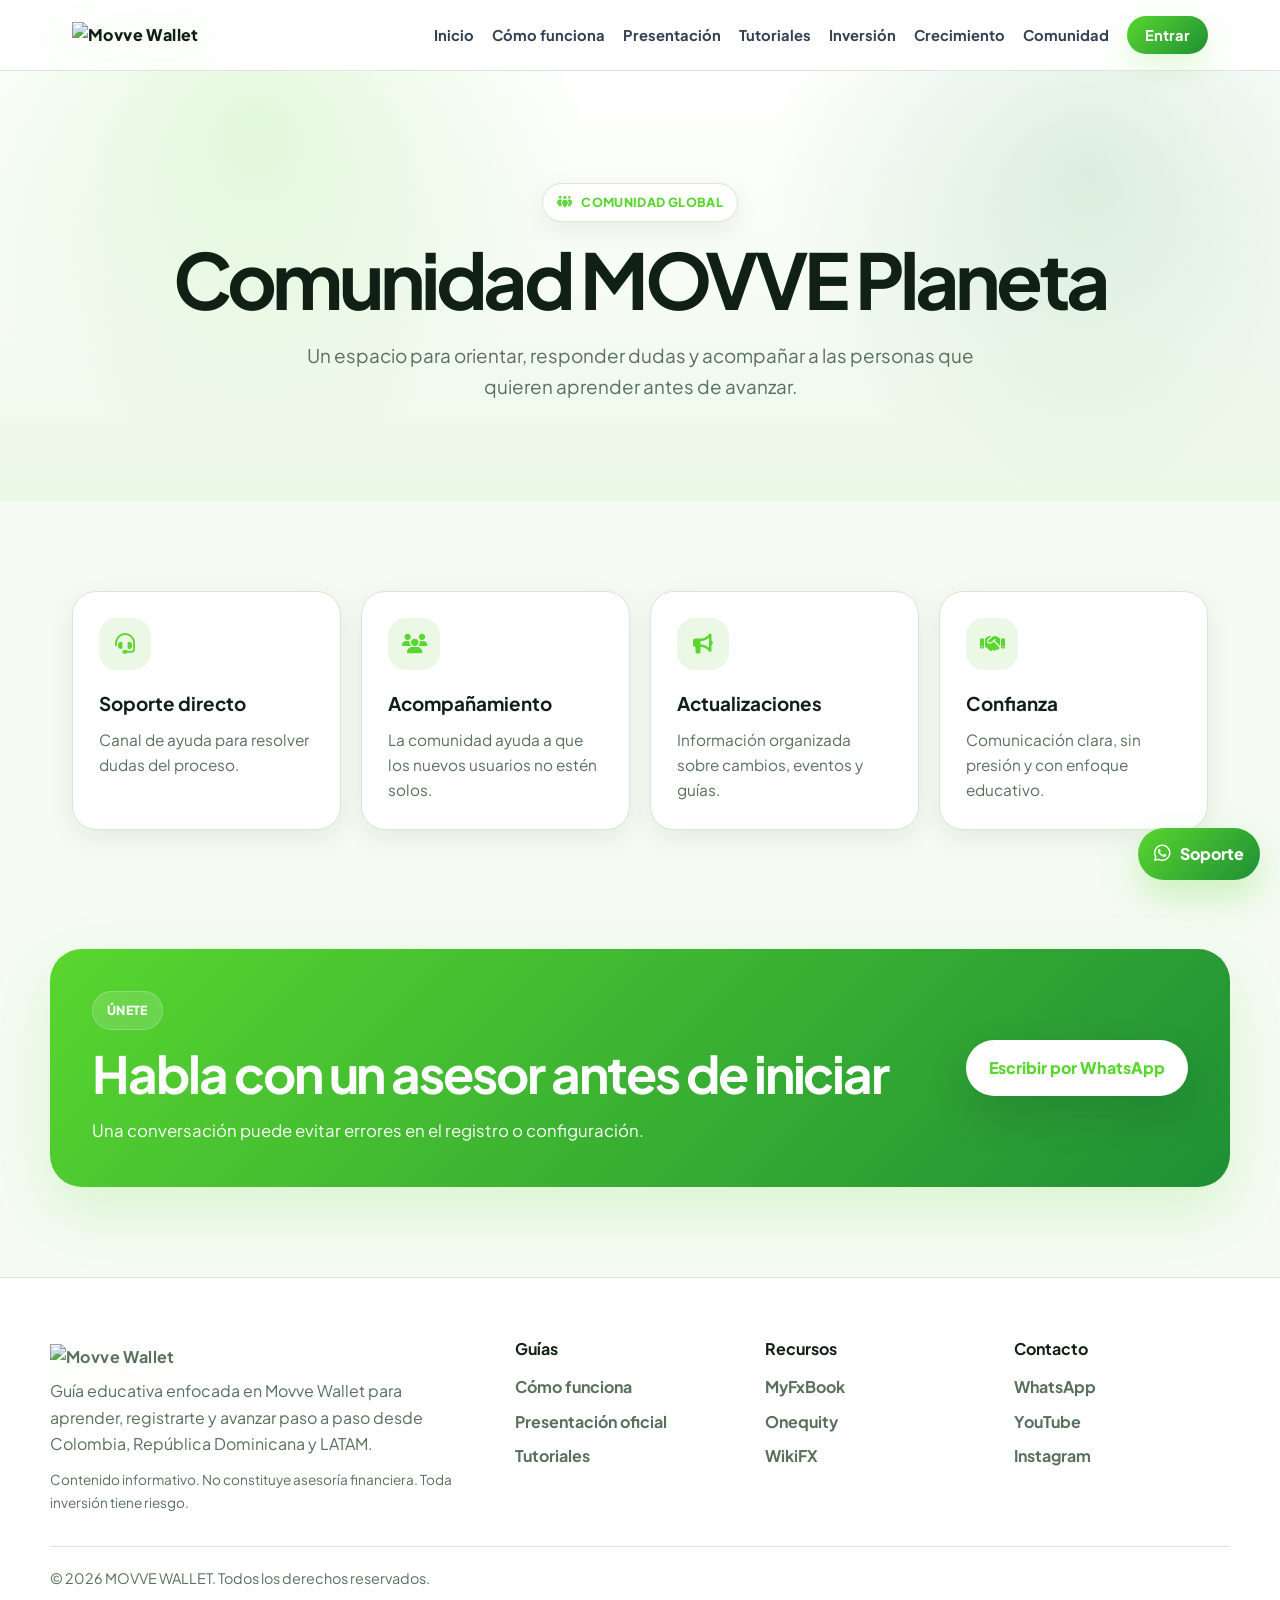
==== commit bf7838d4: "Add files via upload" ====
--- a/comunidad.html
+++ b/comunidad.html
@@ -1,226 +1,115 @@
-<head>
-    <meta charset="UTF-8">
-    <meta name="viewport" content="width=device-width, initial-scale=1.0, maximum-scale=5.0">
-    
-    <title>Comunidad Global</title>
-    <meta name="description" content="Forma parte de la comunidad MOVVE PLANETA. Descubre el poder del liderazgo, el sistema binario y cómo miles de personas están alcanzando el éxito juntas en nuestro ecosistema.">
-    <meta name="keywords" content="comunidad MOVVE, sistema binario, liderazgo Web3, networking digital, éxito compartido, equipo MOVVE PLANETA, referidos inteligentes">
-    <meta name="robots" content="index, follow">
-
-    <link rel="canonical" href="https://movveplaneta.site/comunidad">
-
-    <meta property="og:type" content="article">
-    <meta property="og:url" content="https://movveplaneta.site/comunidad">
-    <meta property="og:title" content="Únete a la Familia MOVVE PLANETA: Éxito en Equipo">
-    <meta property="og:description" content="Más que una billetera, somos una comunidad global. Conoce nuestros eventos y el sistema que está cambiando vidas.">
-    <meta property="og:image" content="https://movveplaneta.site/assets/img/og-comunidad.png">
-
-    <meta name="twitter:card" content="summary_large_image">
-    <meta name="twitter:title" content="Comunidad MOVVE PLANETA | Networking Global">
-    <meta name="twitter:description" content="Liderazgo y crecimiento colectivo en la era Web3.">
-    <meta name="twitter:image" content="https://movveplaneta.site/assets/img/og-comunidad.png">
-
-    <link rel="stylesheet" href="stylesvamos4.css">
-    <link rel="stylesheet" href="https://cdnjs.cloudflare.com/ajax/libs/font-awesome/6.4.2/css/all.min.css">
-    <link rel="icon" type="image/png" href="favicon.png">
-    <meta name="theme-color" content="#0a0a0a">
-
-    <script async src="https://www.googletagmanager.com/gtag/js?id=G-BPE238V243"></script>
-    <script>
-      window.dataLayer = window.dataLayer || [];
-      function gtag(){dataLayer.push(arguments);}
-      gtag('js', new Date());
-      gtag('config', 'G-BPE238V243');
-    </script>
-</head>
-<body>
-
-<!-- Card principal -->
-<section class="comunidad-pro">
-
-<div class="wrapper">
-
-<div class="content">
-
-<div class="content-badge">
-<i class="fas fa-users"></i> Comunidad Global
-</div>
-
-<h1 class="titulo">
-Comunidad <span>Unida</span>
-</h1>
-
-<p class="descripcion">
-El verdadero poder de MOVVE PLANETA reside en su comunidad.
-Un ecosistema donde el crecimiento colectivo impulsa el
-progreso individual. Cuando uno avanza, todos avanzan.
-<strong>El poder de ganar juntos.</strong>
-</p>
-
-<ul class="info-list">
-
-<li>
-<div class="icon">
-<i class="fas fa-headset"></i>
-</div>
-
-<div class="info">
-<strong>Soporte</strong>
-<span>Una red global que te acompaña y guía en cada paso.</span>
-</div>
-</li>
-
-
-<li>
-<div class="icon">
-<i class="fas fa-check-circle"></i>
-</div>
-
-<div class="info">
-<strong>Transparencia</strong>
-<span>Resultados reales compartidos por miembros reales.</span>
-</div>
-</li>
-
-
-<li>
-<div class="icon">
-<i class="fas fa-broadcast-tower"></i>
-</div>
-
-<div class="info">
-<strong>Conexión</strong>
-<span>Acceso directo a líderes, eventos y actualizaciones del ecosistema.</span>
-</div>
-</li>
-
-</ul>
-
-<div class="acciones">
-
-<a href="index.html" class="btn-back">
-<i class="fas fa-arrow-left"></i> Volver al inicio
-</a>
-
-<a href="crecimiento.html" class="btn-explorar">
-Ver crecimiento
-<i class="fas fa-arrow-right"></i>
-</a>
-
-</div>
-
-</div>
-
-</div>
-
-</section>
-
-<!-- ================= GALERIA COMUNIDAD ================= -->
-
-<section class="galeria-comunidad">
-
-<div class="gallery-container">
-
-<h2 class="gallery-title">
-Nuestra <span>Familia Global</span>
-</h2>
-
-<p class="gallery-sub">
-Eventos, encuentros y momentos que reflejan la fuerza de nuestra comunidad MOVVE.
-</p>
-
-<div class="gallery">
-
-<div id="communityCaption" class="gallery-caption">
-Evento Comunidad 1
-</div>
-
-<img src="comunidad1.jpg" class="gallery-image active" alt="Evento Comunidad 1">
-<img src="comunidad2.jpg" class="gallery-image" alt="Evento Comunidad 2">
-<img src="comunidad3.jpg" class="gallery-image" alt="Evento Comunidad 3">
-<img src="comunidad4.jpg" class="gallery-image" alt="Evento Comunidad 4">
-<img src="comunidad5.jpg" class="gallery-image" alt="Evento Comunidad 5">
-<img src="comunidad6.jpg" class="gallery-image" alt="Evento Comunidad 6">
-<img src="comunidad7.jpg" class="gallery-image" alt="Evento Comunidad 7">
-<img src="comunidad8.jpg" class="gallery-image" alt="Evento Comunidad 8">
-<img src="comunidad9.jpg" class="gallery-image" alt="Evento Comunidad 9">
-<img src="comunidad10.jpg" class="gallery-image" alt="Evento Comunidad 10">
-
-</div>
-
-<!-- CONTROLES -->
-
-<div class="controls">
-
-<button class="prev-btn">
-<i class="fas fa-chevron-left"></i>
-</button>
-
-<button class="next-btn">
-<i class="fas fa-chevron-right"></i>
-</button>
-
-</div>
-
-<!-- DOTS -->
-
-<div class="dots">
-
-<span class="dot active" data-index="0"></span>
-<span class="dot" data-index="1"></span>
-<span class="dot" data-index="2"></span>
-<span class="dot" data-index="3"></span>
-<span class="dot" data-index="4"></span>
-<span class="dot" data-index="5"></span>
-<span class="dot" data-index="6"></span>
-<span class="dot" data-index="7"></span>
-<span class="dot" data-index="8"></span>
-<span class="dot" data-index="9"></span>
-
-</div>
-
-</div>
-
-</section>
-
-<!-- ================= FOOTER SUPER PRO ================= -->
-
-<footer class="footer-pro">
-    <div class="footer-container">
-        
-        <div class="footer-brand">
-            <img src="logo-movve-planeta.png" alt="Movve Planeta" class="footer-logo">
-            <p>Innovación financiera y crecimiento digital dentro del ecosistema Web3.</p>
-        </div>
-
-        <div class="footer-links">
-            <a href="https://movveplaneta.site/">Explorar</a>
-            <a href="https://wa.link/0bl1kw">Soporte</a>
-            <a href="https://youtube.com/@movveplaneta">Comunidad</a>
-        </div>
-
-        <div class="footer-social">
-            <a href="https://www.instagram.com/rolandy.oficial" target="_blank">Instagram</a>
-            <a href="https://wa.link/0bl1kw" target="_blank">WhatsApp</a>
-        </div>
-
-    </div>
-
-    <div class="footer-bottom">
-        <p>© 2026 <b>Movve Planeta</b> • Todos los derechos reservados</p>
-    </div>
-</footer>
-    
-
-<script src="script.js"></script>
-
-</body>
-</html>
-
-
-
-
-
-
-
-
+<!DOCTYPE html>
+<html lang="es">
+<head>
+<meta charset="UTF-8">
+<meta name="viewport" content="width=device-width, initial-scale=1.0, maximum-scale=5.0">
+<title>Comunidad Movve Wallet | Soporte, liderazgo y crecimiento en LATAM</title>
+<meta name="description" content="Conoce la comunidad de Movve Wallet, el soporte, el liderazgo y el crecimiento colectivo dentro del ecosistema. Dirigido a usuarios de Colombia, República Dominicana y LATAM.">
+<meta name="keywords" content="comunidad Movve Wallet, liderazgo Movve Wallet, Movve Wallet Colombia, Movve Wallet República Dominicana">
+<meta name="author" content="Movve Wallet Guía LATAM">
+<meta name="robots" content="index, follow">
+<link rel="canonical" href="https://movveplaneta.site/comunidad">
+<meta property="og:type" content="website">
+<meta property="og:url" content="https://movveplaneta.site/comunidad">
+<meta property="og:title" content="Comunidad Movve Wallet | Soporte, liderazgo y crecimiento en LATAM">
+<meta property="og:description" content="Conoce la comunidad de Movve Wallet, el soporte, el liderazgo y el crecimiento colectivo dentro del ecosistema. Dirigido a usuarios de Colombia, República Dominicana y LATAM.">
+<meta property="og:image" content="https://movveplaneta.site/og-image.png">
+<meta name="twitter:card" content="summary_large_image">
+<meta name="twitter:title" content="Comunidad Movve Wallet | Soporte, liderazgo y crecimiento en LATAM">
+<meta name="twitter:description" content="Conoce la comunidad de Movve Wallet, el soporte, el liderazgo y el crecimiento colectivo dentro del ecosistema. Dirigido a usuarios de Colombia, República Dominicana y LATAM.">
+<link rel="icon" type="image/png" href="favicon.png">
+<meta name="theme-color" content="#59d62f">
+<link rel="preconnect" href="https://fonts.googleapis.com">
+<link rel="preconnect" href="https://fonts.gstatic.com" crossorigin>
+<link href="https://fonts.googleapis.com/css2?family=Plus+Jakarta+Sans:wght@400;500;600;700;800&display=swap" rel="stylesheet">
+<link rel="stylesheet" href="https://cdnjs.cloudflare.com/ajax/libs/font-awesome/6.5.0/css/all.min.css">
+<link rel="stylesheet" href="styles.css">
+<script async src="https://www.googletagmanager.com/gtag/js?id=G-BPE238V243"></script>
+<script>
+window.dataLayer = window.dataLayer || [];
+function gtag(){dataLayer.push(arguments);}
+gtag('js', new Date());
+gtag('config', 'G-BPE238V243');
+</script>
+
+<meta name="language" content="es">
+<meta name="distribution" content="global">
+<meta name="audience" content="Colombia, República Dominicana, Latinoamérica">
+</head>
+<body>
+
+<nav class="navbar" id="top">
+  <div class="nav-container">
+    <a class="brand" href="index.html" aria-label="Movve Wallet inicio">
+      <img class="brand-logo brand-logo-nav" src="assets/branding/movve-wallet-logo-full.png" alt="Movve Wallet">
+    </a>
+    <button class="menu-toggle" id="menu-toggle" aria-label="Abrir menú" aria-expanded="false">
+      <span></span><span></span><span></span>
+    </button>
+    <ul class="nav-menu" id="nav-links">
+      <li><a href="index.html">Inicio</a></li>
+      <li><a href="movve.html">Cómo funciona</a></li>
+      <li><a href="presentacion.html">Presentación</a></li>
+      <li><a href="tutoriales.html">Tutoriales</a></li>
+      <li><a href="inversion.html">Inversión</a></li>
+      <li><a href="crecimiento.html">Crecimiento</a></li>
+      <li><a href="comunidad.html">Comunidad</a></li>
+      <li><a class="nav-btn" href="https://app.movvewallet.com/register/TBwPNoUJCphFFh52NaizpC8kAgy5xAmHi8" target="_blank" rel="noopener">Entrar</a></li>
+    </ul>
+  </div>
+</nav>
+
+<main>
+  <section class="page-hero">
+    <span class="eyebrow"><i class="fas fa-people-group"></i> Comunidad global</span>
+    <h1>Comunidad MOVVE Planeta</h1>
+    <p>Un espacio para orientar, responder dudas y acompañar a las personas que quieren aprender antes de avanzar.</p>
+  </section>
+  <section class="section">
+    <div class="feature-grid">
+      <article class="info-card"><i class="fas fa-headset"></i><h3>Soporte directo</h3><p>Canal de ayuda para resolver dudas del proceso.</p></article>
+      <article class="info-card"><i class="fas fa-users"></i><h3>Acompañamiento</h3><p>La comunidad ayuda a que los nuevos usuarios no estén solos.</p></article>
+      <article class="info-card"><i class="fas fa-bullhorn"></i><h3>Actualizaciones</h3><p>Información organizada sobre cambios, eventos y guías.</p></article>
+      <article class="info-card"><i class="fas fa-handshake"></i><h3>Confianza</h3><p>Comunicación clara, sin presión y con enfoque educativo.</p></article>
+    </div>
+  </section>
+  <section class="cta-band"><div><span class="eyebrow">Únete</span><h2>Habla con un asesor antes de iniciar</h2><p>Una conversación puede evitar errores en el registro o configuración.</p></div><a class="btn btn-white" href="https://wa.me/18495942190?text=Hola%20%F0%9F%92%A1%20quiero%20informaci%C3%B3n%20sobre%20Movve%20Wallet" target="_blank" rel="noopener">Escribir por WhatsApp</a></section>
+</main>
+
+<footer class="footer">
+  <div class="footer-grid">
+    <div>
+      <a class="brand footer-brand" href="index.html" aria-label="Movve Wallet inicio">
+        <img class="brand-logo brand-logo-footer" src="assets/branding/movve-wallet-logo-full.png" alt="Movve Wallet">
+      </a>
+      <p>Guía educativa enfocada en Movve Wallet para aprender, registrarte y avanzar paso a paso desde Colombia, República Dominicana y LATAM.</p>
+      <p class="tiny">Contenido informativo. No constituye asesoría financiera. Toda inversión tiene riesgo.</p>
+    </div>
+    <div>
+      <h3>Guías</h3>
+      <a href="movve.html">Cómo funciona</a>
+      <a href="presentacion.html">Presentación oficial</a>
+      <a href="tutoriales.html">Tutoriales</a>
+    </div>
+    <div>
+      <h3>Recursos</h3>
+      <a href="myfxbook.html">MyFxBook</a>
+      <a href="onequity.html">Onequity</a>
+      <a href="wikifx.html">WikiFX</a>
+    </div>
+    <div>
+      <h3>Contacto</h3>
+      <a href="https://wa.me/18495942190?text=Hola%20%F0%9F%92%A1%20quiero%20informaci%C3%B3n%20sobre%20Movve%20Wallet" target="_blank" rel="noopener">WhatsApp</a>
+      <a href="https://www.youtube.com/@MovvePlaneta" target="_blank" rel="noopener">YouTube</a>
+      <a href="https://www.instagram.com/rolandy.oficial" target="_blank" rel="noopener">Instagram</a>
+    </div>
+  </div>
+  <div class="footer-bottom">© 2026 MOVVE WALLET. Todos los derechos reservados.</div>
+</footer>
+<a class="floating-wa" href="https://wa.me/18495942190?text=Hola%20%F0%9F%92%A1%20quiero%20informaci%C3%B3n%20sobre%20Movve%20Wallet" target="_blank" rel="noopener" aria-label="Contactar por WhatsApp">
+  <i class="fab fa-whatsapp"></i>
+  <span>Soporte</span>
+</a>
+<script src="script.js"></script>
+</body>
+</html>
--- a/styles.css
+++ b/styles.css
@@ -0,0 +1,1102 @@
+
+:root{
+  --primary:#59d62f;
+  --primary-2:#1f8f35;
+  --sky:#a7f359;
+  --ink:#102014;
+  --muted:#58705c;
+  --soft:#f5fbf3;
+  --soft-2:#ebf8e6;
+  --card:#ffffff;
+  --line:#d7e9d3;
+  --cream:#fbfff8;
+  --shadow-sm:0 8px 24px rgba(16,32,20,.07);
+  --shadow-md:0 18px 50px rgba(16,32,20,.12);
+  --radius:24px;
+  --radius-sm:16px;
+  --max:1180px;
+  --transition:all .28s ease;
+}
+*{box-sizing:border-box;margin:0;padding:0}
+html{scroll-behavior:smooth}
+body{font-family:'Plus Jakarta Sans',Inter,system-ui,sans-serif;background:var(--soft);color:var(--ink);line-height:1.65;overflow-x:hidden}
+a{color:inherit;text-decoration:none} img{max-width:100%;display:block}
+.navbar{position:sticky;top:0;z-index:1000;background:rgba(255,255,255,.88);backdrop-filter:blur(18px);border-bottom:1px solid rgba(215,233,211,.92);transition:var(--transition)}
+.navbar.scrolled{box-shadow:var(--shadow-sm)}
+.nav-container{max-width:var(--max);margin:auto;display:flex;align-items:center;justify-content:space-between;padding:14px 22px;gap:18px}
+.brand{display:inline-flex;align-items:center;gap:10px;font-weight:800;letter-spacing:.4px;color:var(--ink)}
+.brand-logo{display:block;height:auto;max-width:100%}
+.brand-logo-nav{width:220px;filter:drop-shadow(0 10px 18px rgba(89,214,47,.12))}
+.brand-logo-footer{width:240px;filter:drop-shadow(0 10px 18px rgba(89,214,47,.10))}
+.hero-logo{width:min(320px,78vw);margin:0 0 14px;filter:drop-shadow(0 18px 35px rgba(89,214,47,.12))}
+.brand-mark{width:42px;height:42px;border-radius:14px;background:linear-gradient(135deg,var(--primary),var(--primary-2));display:grid;place-items:center;color:#fff;box-shadow:0 12px 28px rgba(89,214,47,.28);font-size:.85rem}
+.brand-text{font-size:1rem;white-space:nowrap}.nav-menu{display:flex;align-items:center;gap:20px;list-style:none}.nav-menu a{font-size:.92rem;font-weight:700;color:#334155;transition:var(--transition)}.nav-menu a:hover{color:var(--primary)}.nav-btn{background:linear-gradient(135deg,var(--primary),var(--primary-2));color:#fff!important;padding:10px 18px;border-radius:999px;box-shadow:0 12px 28px rgba(89,214,47,.22)}
+.menu-toggle{display:none;background:transparent;border:0;cursor:pointer;gap:5px;flex-direction:column}.menu-toggle span{display:block;width:27px;height:3px;border-radius:999px;background:var(--ink);transition:var(--transition)}
+.hero,.page-hero{position:relative;isolation:isolate;padding:112px 22px 90px;overflow:hidden}.hero-soft{min-height:710px;display:grid;align-items:center}.hero::before,.page-hero::before{content:"";position:absolute;inset:0;background:radial-gradient(circle at 20% 12%,rgba(89,214,47,.16),transparent 30%),radial-gradient(circle at 85% 24%,rgba(31,143,53,.14),transparent 28%),linear-gradient(180deg,#ffffff 0%,#f5fbf3 58%,#ebf8e6 100%);z-index:-3}.hero-shape{position:absolute;border-radius:50%;filter:blur(1px);opacity:.7;z-index:-2}.shape-one{width:360px;height:360px;background:rgba(89,214,47,.12);right:-100px;top:130px}.shape-two{width:260px;height:260px;background:rgba(31,143,53,.10);left:-80px;bottom:70px}.split,.split-section{max-width:var(--max);margin:auto;display:grid;grid-template-columns:1.05fr .95fr;gap:54px;align-items:center}.hero-copy h1,.page-hero h1{font-size:clamp(2.55rem,6vw,5rem);line-height:1.02;letter-spacing:-.06em;margin:18px 0 22px;color:var(--ink)}.hero-copy h1 span,.page-hero h1 span,.section-heading h2 span{color:var(--primary)}.hero-lead,.page-hero p{font-size:1.18rem;color:var(--muted);max-width:720px}.eyebrow{display:inline-flex;align-items:center;gap:8px;background:#fff;border:1px solid var(--line);box-shadow:var(--shadow-sm);color:var(--primary);font-weight:800;letter-spacing:.03em;text-transform:uppercase;font-size:.78rem;border-radius:999px;padding:8px 14px}.hero-actions{display:flex;gap:14px;flex-wrap:wrap;margin-top:30px}.center{justify-content:center}.btn{display:inline-flex;align-items:center;justify-content:center;gap:10px;border-radius:999px;padding:14px 22px;font-weight:800;transition:var(--transition);border:1px solid transparent}.btn:hover{transform:translateY(-3px)}.btn-primary{background:linear-gradient(135deg,var(--primary),var(--primary-2));color:#fff;box-shadow:0 16px 34px rgba(89,214,47,.22)}.btn-light{background:#fff;border-color:var(--line);color:var(--ink);box-shadow:var(--shadow-sm)}.btn-white{background:#fff;color:var(--primary);box-shadow:0 18px 44px rgba(15,23,42,.14)}.trust-row{display:flex;gap:16px;flex-wrap:wrap;margin-top:24px;color:var(--muted);font-weight:700;font-size:.92rem}.trust-row i{color:var(--primary)}.glass-card{background:rgba(255,255,255,.82);border:1px solid rgba(219,228,240,.9);box-shadow:var(--shadow-md);backdrop-filter:blur(18px);border-radius:var(--radius)}.hero-panel{padding:28px}.panel-header{display:flex;justify-content:space-between;align-items:center;border-bottom:1px solid var(--line);padding-bottom:18px;margin-bottom:18px}.panel-header span{color:var(--muted);font-weight:700}.panel-header strong{color:var(--primary)}.timeline{list-style:none;display:grid;gap:16px;counter-reset:step}.timeline li{position:relative;padding-left:48px}.timeline li::before{counter-increment:step;content:counter(step);position:absolute;left:0;top:0;width:34px;height:34px;border-radius:12px;background:var(--soft-2);color:var(--primary);display:grid;place-items:center;font-weight:800}.timeline strong{display:block}.timeline span{color:var(--muted);font-size:.95rem}.section{max-width:var(--max);margin:auto;padding:88px 22px}.section.tinted{max-width:none;background:linear-gradient(180deg,#ebf8e6,#f5fbf3);padding-left:22px;padding-right:22px}.section.tinted>.section-heading,.section.tinted>.company-grid{max-width:var(--max);margin-left:auto;margin-right:auto}.section-heading{text-align:center;max-width:760px;margin:0 auto 42px}.section-heading h2,.split-section h2,.cta-band h2,.notice-card h2{font-size:clamp(2rem,4vw,3.35rem);line-height:1.08;letter-spacing:-.04em;margin:16px 0;color:var(--ink)}.section-heading p,.split-section p,.cta-band p,.notice-card p{color:var(--muted);font-size:1.05rem}.feature-grid{display:grid;grid-template-columns:repeat(4,1fr);gap:20px}.feature-grid.six{grid-template-columns:repeat(3,1fr)}.feature-grid.mini{grid-template-columns:repeat(2,1fr)}.feature-card,.info-card,.company-card,.video-card{background:var(--card);border:1px solid var(--line);border-radius:var(--radius);padding:26px;box-shadow:var(--shadow-sm);transition:var(--transition);position:relative;overflow:hidden}.feature-card::after,.info-card::after,.company-card::after,.video-card::after{content:"";position:absolute;inset:auto 0 0 0;height:4px;background:linear-gradient(90deg,var(--primary),var(--primary-2));transform:scaleX(0);transform-origin:left;transition:var(--transition)}.feature-card:hover,.info-card:hover,.company-card:hover,.video-card:hover{transform:translateY(-8px);box-shadow:var(--shadow-md);border-color:#b9ddb0}.feature-card:hover::after,.info-card:hover::after,.company-card:hover::after,.video-card:hover::after{transform:scaleX(1)}.feature-card i,.info-card i{width:52px;height:52px;border-radius:18px;background:var(--soft-2);display:grid;place-items:center;color:var(--primary);font-size:1.25rem;margin-bottom:18px}.feature-card h3,.info-card h3,.company-card h3,.video-card h3{font-size:1.18rem;margin-bottom:8px}.feature-card p,.info-card p,.company-card p,.video-card p{color:var(--muted);font-size:.96rem}.company-grid{display:grid;grid-template-columns:repeat(3,1fr);gap:22px}.company-card span{width:56px;height:56px;border-radius:20px;display:grid;place-items:center;background:linear-gradient(135deg,var(--primary),var(--primary-2));color:#fff;font-weight:900;margin-bottom:18px}.steps-card{display:grid;gap:14px;background:#fff;border:1px solid var(--line);border-radius:var(--radius);padding:22px;box-shadow:var(--shadow-sm)}.step{display:flex;gap:16px;align-items:center;padding:18px;border-radius:18px;background:var(--soft);border:1px solid var(--line)}.step b{color:var(--primary);min-width:50px}.step span{font-weight:700}.link-step{transition:var(--transition)}.link-step:hover{background:var(--soft-2);transform:translateX(4px)}.cta-band{max-width:var(--max);margin:30px auto 90px;padding:42px;border-radius:32px;background:linear-gradient(135deg,var(--primary),var(--primary-2));color:#fff;display:flex;justify-content:space-between;align-items:center;gap:24px;box-shadow:0 24px 60px rgba(89,214,47,.22)}.cta-band .eyebrow{background:rgba(255,255,255,.14);border-color:rgba(255,255,255,.22);box-shadow:none;color:#fff}.cta-band h2,.cta-band p{color:#fff}.page-hero{text-align:center;min-height:430px}.page-hero.compact{min-height:360px}.page-hero p{margin:auto}.video-grid{display:grid;grid-template-columns:repeat(3,1fr);gap:22px}.video-thumb{height:170px;border-radius:20px;background:linear-gradient(135deg,#edfbe8,#d5f7c6);display:grid;place-items:center;margin-bottom:18px}.video-thumb i{width:62px;height:62px;border-radius:50%;background:#fff;color:var(--primary);display:grid;place-items:center;box-shadow:var(--shadow-sm)}.notice-card{max-width:var(--max);margin:0 auto 90px;background:#f3fff0;border:1px solid #caefc0;border-radius:var(--radius);padding:34px;display:flex;gap:22px;align-items:flex-start}.notice-card i{font-size:2rem;color:#1f8f35}.footer{background:#ffffff;border-top:1px solid var(--line);padding:58px 22px 26px}.footer-grid{max-width:var(--max);margin:auto;display:grid;grid-template-columns:2fr 1fr 1fr 1fr;gap:34px}.footer h3{font-size:1rem;margin-bottom:12px}.footer a{display:block;color:var(--muted);font-weight:700;margin:8px 0}.footer a:hover{color:var(--primary)}.footer p{color:var(--muted);max-width:420px}.footer-brand{margin-bottom:18px}.tiny{font-size:.85rem;margin-top:12px}.footer-bottom{max-width:var(--max);margin:32px auto 0;padding-top:20px;border-top:1px solid var(--line);color:var(--muted);font-size:.9rem}.floating-wa{position:fixed;right:20px;bottom:20px;z-index:999;display:inline-flex;align-items:center;gap:9px;background:linear-gradient(135deg,var(--primary),var(--primary-2));color:#fff;border-radius:999px;padding:13px 16px;font-weight:900;box-shadow:0 16px 38px rgba(89,214,47,.28)}.floating-wa i{font-size:1.2rem}
+@media(max-width:1050px){.nav-menu{gap:13px}.feature-grid,.feature-grid.six{grid-template-columns:repeat(2,1fr)}.video-grid{grid-template-columns:repeat(2,1fr)}}
+@media(max-width:860px){.brand-logo-nav{width:170px}.menu-toggle{display:flex}.nav-menu{position:absolute;left:18px;right:18px;top:76px;background:#fff;border:1px solid var(--line);border-radius:22px;box-shadow:var(--shadow-md);padding:18px;display:grid;gap:14px;opacity:0;visibility:hidden;transform:translateY(-10px)}.nav-menu.active{opacity:1;visibility:visible;transform:translateY(0)}.nav-menu a{display:block;padding:10px 6px}.split,.split-section{grid-template-columns:1fr}.hero-soft{min-height:auto}.hero,.page-hero{padding-top:82px}.company-grid,.footer-grid{grid-template-columns:1fr}.cta-band{margin-left:22px;margin-right:22px;flex-direction:column;align-items:flex-start}.floating-wa span{display:none}}
+@media(max-width:620px){.brand-logo-nav{width:150px}.brand-logo-footer{width:210px}.hero-logo{width:min(250px,82vw)}.brand-text{font-size:.88rem}.feature-grid,.feature-grid.six,.feature-grid.mini,.video-grid{grid-template-columns:1fr}.hero-copy h1,.page-hero h1{font-size:2.55rem}.section{padding:64px 18px}.hero-actions{width:100%}.btn{width:100%}.trust-row{display:grid}.page-hero{min-height:auto}.notice-card{margin-left:18px;margin-right:18px;flex-direction:column}.footer{padding-bottom:80px}}
+
+
+/* === CARRUSEL 3D AUTOMATICO === */
+.section-carousel{padding-top:34px}
+.carousel-shell{position:relative;max-width:var(--max);margin:0 auto;padding:0 76px}
+.carousel-viewport{position:relative;min-height:840px;overflow:visible;perspective:1800px;perspective-origin:center center}
+.carousel-track{position:relative;height:100%;transform-style:preserve-3d}
+.carousel-slide{position:absolute;left:50%;top:0;width:min(380px,72vw);padding:0;opacity:0;pointer-events:none;transform-style:preserve-3d;transition:transform .78s cubic-bezier(.22,.61,.36,1),opacity .6s ease,filter .7s ease;will-change:transform,opacity;}
+.carousel-slide.is-active{opacity:1;z-index:7;pointer-events:auto;transform:translate3d(-50%,0,0) rotateY(0deg) scale(1);filter:blur(0)}
+.carousel-slide.is-prev{opacity:.82;z-index:6;pointer-events:auto;transform:translate3d(calc(-50% - 255px),46px,-210px) rotateY(34deg) scale(.88);filter:blur(.2px)}
+.carousel-slide.is-next{opacity:.82;z-index:6;pointer-events:auto;transform:translate3d(calc(-50% + 255px),46px,-210px) rotateY(-34deg) scale(.88);filter:blur(.2px)}
+.carousel-slide.is-prev-2{opacity:.42;z-index:5;transform:translate3d(calc(-50% - 455px),98px,-420px) rotateY(42deg) scale(.72);filter:blur(.8px)}
+.carousel-slide.is-next-2{opacity:.42;z-index:5;transform:translate3d(calc(-50% + 455px),98px,-420px) rotateY(-42deg) scale(.72);filter:blur(.8px)}
+.carousel-slide.is-hidden-left{opacity:0;z-index:1;transform:translate3d(calc(-50% - 650px),140px,-580px) rotateY(48deg) scale(.55)}
+.carousel-slide.is-hidden-right{opacity:0;z-index:1;transform:translate3d(calc(-50% + 650px),140px,-580px) rotateY(-48deg) scale(.55)}
+.rank-card{background:var(--card);border:1px solid rgba(215,233,211,.95);border-radius:32px;box-shadow:0 26px 70px rgba(16,32,20,.18);overflow:hidden;position:relative}
+.rank-card::before{content:"";position:absolute;inset:0;background:linear-gradient(180deg,rgba(255,255,255,.10),transparent 18%,transparent 78%,rgba(89,214,47,.10));pointer-events:none;z-index:1}
+.rank-card::after{content:"";position:absolute;inset:auto 0 0 0;height:4px;background:linear-gradient(90deg,var(--primary),var(--primary-2));opacity:.95;z-index:2}
+.rank-card img{width:100%;aspect-ratio:4/5;object-fit:cover;background:#09120a}
+.rank-caption{display:flex;justify-content:space-between;gap:16px;align-items:center;padding:18px 20px;background:linear-gradient(180deg,#fff,#f5fbf3);position:relative;z-index:2}
+.rank-caption strong{font-size:1.03rem;color:var(--ink)}
+.rank-caption span{font-size:.94rem;color:var(--muted);text-align:right}
+.carousel-nav{position:absolute;top:42%;transform:translateY(-50%);width:56px;height:56px;border-radius:50%;border:1px solid var(--line);background:rgba(255,255,255,.95);color:var(--primary-2);display:grid;place-items:center;box-shadow:var(--shadow-sm);cursor:pointer;transition:var(--transition);z-index:15}
+.carousel-nav.prev{left:0}
+.carousel-nav.next{right:0}
+.carousel-nav:hover{transform:translateY(-50%) scale(1.05);background:var(--soft-2)}
+.carousel-dots{display:flex;justify-content:center;flex-wrap:wrap;gap:10px;margin-top:28px}
+.carousel-dot{width:11px;height:11px;border-radius:999px;border:0;background:#cfe6c9;cursor:pointer;transition:var(--transition)}
+.carousel-dot.active{width:34px;background:linear-gradient(90deg,var(--primary),var(--primary-2))}
+
+/* Ajustes verdes globales */
+.brand-mark{box-shadow:0 12px 28px rgba(89,214,47,.24)}
+.nav-btn{box-shadow:0 12px 28px rgba(89,214,47,.18)}
+.btn-primary{box-shadow:0 16px 34px rgba(89,214,47,.22)}
+.cta-band{box-shadow:0 24px 60px rgba(89,214,47,.18)}
+.floating-wa{box-shadow:0 16px 38px rgba(89,214,47,.28)}
+
+@media(max-width:1100px){
+  .carousel-shell{padding:0 58px}
+  .carousel-viewport{min-height:760px}
+  .carousel-slide{width:min(340px,70vw)}
+  .carousel-slide.is-prev{transform:translate3d(calc(-50% - 200px),40px,-190px) rotateY(30deg) scale(.84)}
+  .carousel-slide.is-next{transform:translate3d(calc(-50% + 200px),40px,-190px) rotateY(-30deg) scale(.84)}
+  .carousel-slide.is-prev-2{transform:translate3d(calc(-50% - 330px),82px,-360px) rotateY(38deg) scale(.68)}
+  .carousel-slide.is-next-2{transform:translate3d(calc(-50% + 330px),82px,-360px) rotateY(-38deg) scale(.68)}
+}
+@media(max-width:860px){
+  .carousel-shell{padding:0 18px}
+  .carousel-viewport{min-height:680px}
+  .carousel-slide{width:min(310px,78vw)}
+  .carousel-slide.is-prev{transform:translate3d(calc(-50% - 110px),38px,-160px) rotateY(26deg) scale(.82)}
+  .carousel-slide.is-next{transform:translate3d(calc(-50% + 110px),38px,-160px) rotateY(-26deg) scale(.82)}
+  .carousel-slide.is-prev-2,.carousel-slide.is-next-2{opacity:0}
+  .carousel-nav{width:48px;height:48px;top:44%}
+}
+@media(max-width:620px){
+  .carousel-shell{padding:0}
+  .carousel-viewport{min-height:590px}
+  .carousel-slide{width:min(280px,82vw)}
+  .carousel-slide.is-active{transform:translate3d(-50%,0,0) rotateY(0deg) scale(1)}
+  .carousel-slide.is-prev{transform:translate3d(calc(-50% - 82px),34px,-130px) rotateY(22deg) scale(.84)}
+  .carousel-slide.is-next{transform:translate3d(calc(-50% + 82px),34px,-130px) rotateY(-22deg) scale(.84)}
+  .carousel-slide.is-prev,.carousel-slide.is-next{opacity:.58}
+  .carousel-nav{display:none}
+  .rank-caption{flex-direction:column;align-items:flex-start}
+  .rank-caption span{text-align:left}
+}
+
+
+/* === VIDEO TUTORIALES CON PORTADA + MODAL YOUTUBE === */
+.video-grid-rich{
+  grid-template-columns:repeat(3,1fr);
+}
+.video-card-media{
+  cursor:pointer;
+  text-align:left;
+  border:1px solid var(--line);
+  background:var(--card);
+  font-family:inherit;
+  color:inherit;
+}
+.video-thumb-img{
+  position:relative;
+  border-radius:20px;
+  overflow:hidden;
+  aspect-ratio:16/9;
+  margin-bottom:18px;
+  background:#071008;
+}
+.video-thumb-img img{
+  width:100%;
+  height:100%;
+  object-fit:cover;
+  transition:transform .45s ease;
+}
+.video-card-media:hover .video-thumb-img img{
+  transform:scale(1.06);
+}
+.play-badge{
+  position:absolute;
+  inset:auto 16px 16px auto;
+  width:54px;
+  height:54px;
+  border-radius:50%;
+  display:grid;
+  place-items:center;
+  background:linear-gradient(135deg,var(--primary),var(--primary-2));
+  color:#fff;
+  box-shadow:0 16px 40px rgba(89,214,47,.35);
+}
+.video-modal{
+  position:fixed;
+  inset:0;
+  z-index:5000;
+  display:none;
+  align-items:center;
+  justify-content:center;
+  padding:22px;
+}
+.video-modal.active{
+  display:flex;
+}
+.video-modal-backdrop{
+  position:absolute;
+  inset:0;
+  background:rgba(3,10,5,.78);
+  backdrop-filter:blur(10px);
+}
+.video-modal-content{
+  position:relative;
+  width:min(1100px,96vw);
+  z-index:2;
+}
+.video-modal-close{
+  position:absolute;
+  right:-10px;
+  top:-54px;
+  width:44px;
+  height:44px;
+  border:0;
+  border-radius:50%;
+  display:grid;
+  place-items:center;
+  background:#fff;
+  color:var(--ink);
+  cursor:pointer;
+  box-shadow:var(--shadow-md);
+}
+.video-frame-wrap{
+  position:relative;
+  width:100%;
+  aspect-ratio:16/9;
+  border-radius:24px;
+  overflow:hidden;
+  background:#000;
+  box-shadow:0 30px 90px rgba(0,0,0,.45);
+  border:1px solid rgba(255,255,255,.16);
+}
+.video-frame-wrap iframe{
+  width:100%;
+  height:100%;
+  border:0;
+}
+
+/* === PDFs DESCARGABLES === */
+.pdf-grid{
+  max-width:var(--max);
+  margin:0 auto;
+  display:grid;
+  grid-template-columns:repeat(2,1fr);
+  gap:22px;
+}
+.pdf-card{
+  display:flex;
+  gap:20px;
+  align-items:flex-start;
+  background:#fff;
+  border:1px solid var(--line);
+  border-radius:var(--radius);
+  padding:26px;
+  box-shadow:var(--shadow-sm);
+  transition:var(--transition);
+}
+.pdf-card:hover{
+  transform:translateY(-8px);
+  box-shadow:var(--shadow-md);
+  border-color:#b9ddb0;
+}
+.pdf-icon{
+  width:64px;
+  height:64px;
+  border-radius:20px;
+  display:grid;
+  place-items:center;
+  color:#fff;
+  background:linear-gradient(135deg,var(--primary),var(--primary-2));
+  flex-shrink:0;
+  font-size:1.35rem;
+}
+.pdf-card h3{
+  margin-bottom:6px;
+  color:var(--ink);
+}
+.pdf-card p{
+  color:var(--muted);
+  margin-bottom:10px;
+}
+.pdf-card span{
+  display:inline-flex;
+  font-weight:900;
+  color:var(--primary-2);
+}
+
+/* === LOGOS DE EMPRESAS / TRANSPARENCIA === */
+.company-card-logo{
+  display:flex;
+  flex-direction:column;
+  align-items:flex-start;
+  min-height:240px;
+}
+.company-logo-box{
+  width:76px;
+  height:76px;
+  border-radius:22px;
+  display:grid;
+  place-items:center;
+  background:#ffffff;
+  border:1px solid var(--line);
+  box-shadow:var(--shadow-sm);
+  margin-bottom:18px;
+  overflow:hidden;
+  transition:var(--transition);
+}
+.company-logo-box img{
+  width:100%;
+  height:100%;
+  object-fit:contain;
+  padding:10px;
+}
+.company-logo-box.dark{
+  background:#191b20;
+}
+.company-logo-box.yellow{
+  background:#ffc400;
+}
+.company-card-logo:hover .company-logo-box{
+  transform:translateY(-4px) scale(1.04);
+  box-shadow:var(--shadow-md);
+}
+
+@media(max-width:1050px){
+  .video-grid-rich{grid-template-columns:repeat(2,1fr)}
+}
+@media(max-width:860px){
+  .pdf-grid{grid-template-columns:1fr}
+}
+@media(max-width:620px){
+  .video-grid-rich{grid-template-columns:1fr}
+  .pdf-card{flex-direction:column}
+  .video-modal-close{right:0;top:-58px}
+}
+
+
+/* === VIDEO PRESENTACION LOCAL === */
+.video-presentation-section{
+  padding-top:48px;
+}
+.presentation-video-card{
+  max-width:var(--max);
+  margin:0 auto;
+  display:grid;
+  grid-template-columns:1.2fr .8fr;
+  gap:28px;
+  align-items:center;
+  background:#fff;
+  border:1px solid var(--line);
+  border-radius:34px;
+  padding:24px;
+  box-shadow:var(--shadow-md);
+  overflow:hidden;
+}
+.presentation-video-preview{
+  position:relative;
+  aspect-ratio:16/9;
+  border-radius:26px;
+  overflow:hidden;
+  background:#071008;
+}
+.presentation-video-preview video{
+  width:100%;
+  height:100%;
+  object-fit:cover;
+  display:block;
+  filter:saturate(1.06) contrast(1.04);
+}
+.presentation-video-preview::after{
+  content:"";
+  position:absolute;
+  inset:0;
+  background:linear-gradient(180deg,rgba(0,0,0,.05),rgba(0,0,0,.35));
+  pointer-events:none;
+}
+.presentation-play{
+  position:absolute;
+  left:50%;
+  top:50%;
+  transform:translate(-50%,-50%);
+  width:86px;
+  height:86px;
+  border-radius:50%;
+  border:0;
+  display:grid;
+  place-items:center;
+  background:linear-gradient(135deg,var(--primary),var(--primary-2));
+  color:#fff;
+  font-size:1.5rem;
+  cursor:pointer;
+  z-index:2;
+  box-shadow:0 24px 60px rgba(89,214,47,.42);
+  transition:var(--transition);
+}
+.presentation-play:hover{
+  transform:translate(-50%,-50%) scale(1.08);
+}
+.presentation-video-copy{
+  padding:18px;
+}
+.presentation-video-copy h3{
+  font-size:clamp(1.8rem,3vw,2.6rem);
+  line-height:1.05;
+  letter-spacing:-.04em;
+  margin:16px 0 12px;
+}
+.presentation-video-copy p{
+  color:var(--muted);
+  margin-bottom:22px;
+}
+.local-video-modal{
+  position:fixed;
+  inset:0;
+  z-index:6000;
+  display:none;
+  align-items:center;
+  justify-content:center;
+  padding:22px;
+}
+.local-video-modal.active{
+  display:flex;
+}
+.local-video-backdrop{
+  position:absolute;
+  inset:0;
+  background:rgba(3,10,5,.82);
+  backdrop-filter:blur(10px);
+}
+.local-video-content{
+  position:relative;
+  width:min(1100px,96vw);
+  z-index:2;
+}
+.local-video-content video{
+  width:100%;
+  max-height:82vh;
+  display:block;
+  border-radius:24px;
+  background:#000;
+  box-shadow:0 30px 90px rgba(0,0,0,.5);
+  border:1px solid rgba(255,255,255,.14);
+}
+.local-video-close{
+  position:absolute;
+  right:-10px;
+  top:-54px;
+  width:44px;
+  height:44px;
+  border:0;
+  border-radius:50%;
+  display:grid;
+  place-items:center;
+  background:#fff;
+  color:var(--ink);
+  cursor:pointer;
+  box-shadow:var(--shadow-md);
+}
+
+@media(max-width:860px){
+  .presentation-video-card{
+    grid-template-columns:1fr;
+  }
+}
+@media(max-width:620px){
+  .presentation-video-card{
+    padding:14px;
+    border-radius:24px;
+  }
+  .presentation-play{
+    width:68px;
+    height:68px;
+  }
+  .local-video-close{
+    right:0;
+    top:-58px;
+  }
+}
+
+
+/* =========================================================
+   RESPONSIVE FINAL — CELULAR PEQUEÑO, MEDIANO, GRANDE,
+   TABLET, LAPTOP, PC Y PANTALLAS GRANDES
+   ========================================================= */
+
+/* Base fluida para todo el sitio */
+:root{
+  --fluid-section-y:clamp(52px,7vw,96px);
+  --fluid-side:clamp(16px,4vw,32px);
+}
+html{
+  -webkit-text-size-adjust:100%;
+}
+body{
+  min-width:320px;
+}
+img,video,iframe{
+  max-width:100%;
+}
+.section{
+  width:100%;
+  padding-top:var(--fluid-section-y);
+  padding-bottom:var(--fluid-section-y);
+}
+.nav-container,
+.split,
+.split-section,
+.section,
+.footer-grid,
+.footer-bottom,
+.carousel-shell,
+.presentation-video-card{
+  width:100%;
+}
+
+/* Navegación estable en todos los tamaños */
+.navbar{
+  min-height:70px;
+}
+.nav-container{
+  min-height:70px;
+}
+.nav-menu{
+  flex-wrap:wrap;
+  justify-content:flex-end;
+}
+.nav-menu a{
+  white-space:nowrap;
+}
+
+/* Mejor distribución visual */
+.hero-content,
+.split-section{
+  min-width:0;
+}
+.hero-copy,
+.hero-panel,
+.presentation-video-copy,
+.steps-card{
+  min-width:0;
+}
+.hero-copy h1,
+.page-hero h1,
+.section-heading h2,
+.split-section h2,
+.cta-band h2{
+  overflow-wrap:balance;
+}
+.hero-lead,
+.page-hero p,
+.section-heading p{
+  margin-left:auto;
+  margin-right:auto;
+}
+.hero-actions .btn{
+  min-height:52px;
+}
+
+/* Tarjetas y grids más flexibles */
+.feature-grid,
+.feature-grid.six,
+.feature-grid.mini,
+.company-grid,
+.video-grid,
+.pdf-grid{
+  align-items:stretch;
+}
+.feature-card,
+.info-card,
+.company-card,
+.video-card,
+.pdf-card{
+  height:100%;
+}
+
+/* PC grande / pantallas anchas */
+@media(min-width:1536px){
+  :root{
+    --max:1280px;
+  }
+  .hero-soft{
+    min-height:760px;
+  }
+  .brand-logo-nav{
+    width:245px;
+  }
+  .carousel-viewport{
+    min-height:880px;
+  }
+}
+
+/* PC / laptop grande */
+@media(min-width:1200px) and (max-width:1535px){
+  .nav-menu{
+    gap:18px;
+  }
+  .hero-soft{
+    min-height:720px;
+  }
+  .video-grid-rich{
+    grid-template-columns:repeat(3,1fr);
+  }
+}
+
+/* Laptop / tablet horizontal */
+@media(min-width:1024px) and (max-width:1199px){
+  :root{
+    --max:1060px;
+  }
+  .nav-container{
+    padding-left:18px;
+    padding-right:18px;
+  }
+  .brand-logo-nav{
+    width:190px;
+  }
+  .nav-menu{
+    gap:12px;
+  }
+  .nav-menu a{
+    font-size:.84rem;
+  }
+  .nav-btn{
+    padding:9px 14px;
+  }
+  .split,
+  .split-section{
+    gap:34px;
+  }
+  .feature-grid{
+    grid-template-columns:repeat(2,1fr);
+  }
+  .feature-grid.six{
+    grid-template-columns:repeat(3,1fr);
+  }
+  .company-grid{
+    grid-template-columns:repeat(3,1fr);
+  }
+  .presentation-video-card{
+    grid-template-columns:1.1fr .9fr;
+  }
+  .carousel-viewport{
+    min-height:720px;
+  }
+}
+
+/* Tablet vertical */
+@media(min-width:768px) and (max-width:1023px){
+  .brand-logo-nav{
+    width:180px;
+  }
+  .nav-container{
+    padding:12px 20px;
+  }
+  .nav-menu{
+    max-height:calc(100vh - 92px);
+    overflow:auto;
+  }
+  .hero,
+  .page-hero{
+    padding:84px 22px 70px;
+  }
+  .hero-soft{
+    min-height:auto;
+  }
+  .split,
+  .split-section{
+    grid-template-columns:1fr;
+    gap:34px;
+  }
+  .hero-copy{
+    text-align:center;
+  }
+  .hero-logo{
+    margin-left:auto;
+    margin-right:auto;
+  }
+  .hero-actions,
+  .trust-row{
+    justify-content:center;
+  }
+  .hero-panel{
+    max-width:640px;
+    margin:auto;
+  }
+  .feature-grid,
+  .feature-grid.six,
+  .video-grid,
+  .video-grid-rich{
+    grid-template-columns:repeat(2,1fr);
+  }
+  .feature-grid.mini,
+  .company-grid,
+  .pdf-grid{
+    grid-template-columns:repeat(2,1fr);
+  }
+  .presentation-video-card{
+    grid-template-columns:1fr;
+  }
+  .carousel-shell{
+    padding:0 28px;
+  }
+  .carousel-viewport{
+    min-height:700px;
+  }
+  .carousel-slide{
+    width:min(330px,62vw);
+  }
+  .cta-band{
+    flex-direction:column;
+    align-items:flex-start;
+  }
+  .footer-grid{
+    grid-template-columns:1.4fr 1fr 1fr;
+  }
+}
+
+/* Celular grande */
+@media(min-width:481px) and (max-width:767px){
+  .brand-logo-nav{
+    width:168px;
+  }
+  .nav-container{
+    padding:10px 16px;
+  }
+  .nav-menu{
+    left:12px;
+    right:12px;
+    top:72px;
+    max-height:calc(100vh - 88px);
+    overflow:auto;
+  }
+  .hero,
+  .page-hero{
+    padding:76px 18px 56px;
+  }
+  .hero-copy{
+    text-align:center;
+  }
+  .hero-logo{
+    width:min(260px,76vw);
+    margin-left:auto;
+    margin-right:auto;
+  }
+  .hero-copy h1,
+  .page-hero h1{
+    font-size:clamp(2.15rem,8.5vw,3rem);
+    letter-spacing:-.045em;
+  }
+  .section-heading h2,
+  .split-section h2,
+  .cta-band h2{
+    font-size:clamp(1.9rem,7.5vw,2.65rem);
+  }
+  .hero-lead,
+  .page-hero p,
+  .section-heading p{
+    font-size:1rem;
+  }
+  .hero-actions{
+    justify-content:center;
+  }
+  .hero-actions .btn{
+    width:100%;
+  }
+  .trust-row{
+    justify-content:center;
+  }
+  .split,
+  .split-section{
+    grid-template-columns:1fr;
+    gap:28px;
+  }
+  .feature-grid,
+  .feature-grid.six,
+  .feature-grid.mini,
+  .company-grid,
+  .video-grid,
+  .video-grid-rich,
+  .pdf-grid,
+  .footer-grid{
+    grid-template-columns:1fr;
+  }
+  .feature-card,
+  .info-card,
+  .company-card,
+  .video-card,
+  .pdf-card{
+    padding:22px;
+  }
+  .presentation-video-card{
+    grid-template-columns:1fr;
+    padding:16px;
+    border-radius:24px;
+  }
+  .presentation-video-copy{
+    padding:8px;
+  }
+  .carousel-shell{
+    padding:0;
+  }
+  .carousel-viewport{
+    min-height:610px;
+    overflow:hidden;
+  }
+  .carousel-slide{
+    width:min(300px,82vw);
+  }
+  .carousel-dots{
+    gap:8px;
+  }
+  .cta-band{
+    margin:24px 16px 72px;
+    padding:28px;
+    border-radius:24px;
+  }
+  .footer{
+    padding-left:18px;
+    padding-right:18px;
+  }
+}
+
+/* Celular pequeño y mediano */
+@media(max-width:480px){
+  :root{
+    --fluid-side:14px;
+  }
+  body{
+    font-size:15.5px;
+  }
+  .navbar{
+    min-height:64px;
+  }
+  .nav-container{
+    min-height:64px;
+    padding:9px 14px;
+  }
+  .brand-logo-nav{
+    width:140px;
+  }
+  .menu-toggle span{
+    width:25px;
+    height:3px;
+  }
+  .nav-menu{
+    left:10px;
+    right:10px;
+    top:68px;
+    padding:14px;
+    border-radius:18px;
+    max-height:calc(100vh - 82px);
+    overflow:auto;
+  }
+  .nav-menu a{
+    font-size:.95rem;
+    padding:9px 4px;
+  }
+  .nav-btn{
+    text-align:center;
+  }
+  .hero,
+  .page-hero{
+    padding:70px 14px 48px;
+  }
+  .page-hero{
+    min-height:auto;
+  }
+  .hero-logo{
+    width:min(230px,78vw);
+    margin-left:auto;
+    margin-right:auto;
+  }
+  .hero-copy{
+    text-align:center;
+  }
+  .hero-copy h1,
+  .page-hero h1{
+    font-size:clamp(2rem,10vw,2.62rem);
+    line-height:1.04;
+    letter-spacing:-.04em;
+  }
+  .section-heading h2,
+  .split-section h2,
+  .cta-band h2,
+  .notice-card h2{
+    font-size:clamp(1.75rem,8.5vw,2.25rem);
+    line-height:1.1;
+  }
+  .eyebrow{
+    font-size:.68rem;
+    padding:7px 11px;
+  }
+  .hero-lead,
+  .page-hero p,
+  .section-heading p,
+  .split-section p,
+  .cta-band p{
+    font-size:.98rem;
+  }
+  .hero-actions{
+    width:100%;
+    gap:10px;
+  }
+  .btn{
+    width:100%;
+    padding:13px 16px;
+    min-height:50px;
+  }
+  .trust-row{
+    display:grid;
+    gap:10px;
+    justify-content:center;
+    text-align:left;
+  }
+  .split,
+  .split-section{
+    grid-template-columns:1fr;
+    gap:24px;
+  }
+  .section{
+    padding-left:14px;
+    padding-right:14px;
+  }
+  .section.tinted{
+    padding-left:14px;
+    padding-right:14px;
+  }
+  .feature-grid,
+  .feature-grid.six,
+  .feature-grid.mini,
+  .company-grid,
+  .video-grid,
+  .video-grid-rich,
+  .pdf-grid,
+  .footer-grid{
+    grid-template-columns:1fr;
+    gap:16px;
+  }
+  .feature-card,
+  .info-card,
+  .company-card,
+  .video-card,
+  .pdf-card,
+  .steps-card,
+  .hero-panel{
+    padding:18px;
+    border-radius:20px;
+  }
+  .timeline li{
+    padding-left:42px;
+  }
+  .timeline li::before{
+    width:30px;
+    height:30px;
+    border-radius:10px;
+  }
+  .step{
+    align-items:flex-start;
+    padding:15px;
+  }
+  .step b{
+    min-width:42px;
+  }
+  .company-logo-box{
+    width:68px;
+    height:68px;
+    border-radius:18px;
+  }
+  .video-thumb-img,
+  .presentation-video-preview{
+    border-radius:18px;
+  }
+  .play-badge{
+    width:46px;
+    height:46px;
+    right:12px;
+    bottom:12px;
+  }
+  .pdf-card{
+    flex-direction:column;
+  }
+  .pdf-icon{
+    width:56px;
+    height:56px;
+    border-radius:18px;
+  }
+  .presentation-video-card{
+    grid-template-columns:1fr;
+    padding:12px;
+    border-radius:22px;
+    gap:14px;
+  }
+  .presentation-video-copy{
+    padding:8px;
+  }
+  .presentation-play{
+    width:64px;
+    height:64px;
+  }
+  .local-video-content,
+  .video-modal-content{
+    width:96vw;
+  }
+  .local-video-close,
+  .video-modal-close{
+    right:0;
+    top:-52px;
+  }
+  .carousel-shell{
+    padding:0;
+  }
+  .carousel-viewport{
+    min-height:560px;
+    overflow:hidden;
+  }
+  .carousel-slide{
+    width:min(260px,82vw);
+  }
+  .carousel-slide.is-prev{
+    transform:translate3d(calc(-50% - 70px),28px,-120px) rotateY(20deg) scale(.82);
+  }
+  .carousel-slide.is-next{
+    transform:translate3d(calc(-50% + 70px),28px,-120px) rotateY(-20deg) scale(.82);
+  }
+  .rank-caption{
+    padding:14px;
+  }
+  .rank-caption strong{
+    font-size:.98rem;
+  }
+  .rank-caption span{
+    font-size:.86rem;
+  }
+  .carousel-dots{
+    margin-top:16px;
+    gap:7px;
+  }
+  .carousel-dot{
+    width:9px;
+    height:9px;
+  }
+  .carousel-dot.active{
+    width:28px;
+  }
+  .cta-band{
+    margin:20px 14px 64px;
+    padding:24px 18px;
+    border-radius:22px;
+  }
+  .footer{
+    padding:44px 16px 86px;
+  }
+  .brand-logo-footer{
+    width:200px;
+  }
+}
+
+/* Celulares muy pequeños: 320px - 360px */
+@media(max-width:360px){
+  .brand-logo-nav{
+    width:122px;
+  }
+  .nav-container{
+    padding-left:10px;
+    padding-right:10px;
+  }
+  .hero,
+  .page-hero{
+    padding-left:12px;
+    padding-right:12px;
+  }
+  .hero-copy h1,
+  .page-hero h1{
+    font-size:1.92rem;
+  }
+  .section-heading h2,
+  .split-section h2,
+  .cta-band h2{
+    font-size:1.65rem;
+  }
+  .section{
+    padding-left:12px;
+    padding-right:12px;
+  }
+  .feature-card,
+  .info-card,
+  .company-card,
+  .video-card,
+  .pdf-card,
+  .steps-card,
+  .hero-panel{
+    padding:16px;
+  }
+  .carousel-viewport{
+    min-height:520px;
+  }
+  .carousel-slide{
+    width:min(238px,84vw);
+  }
+  .floating-wa{
+    right:12px;
+    bottom:12px;
+    width:48px;
+    height:48px;
+    padding:0;
+    justify-content:center;
+  }
+  .floating-wa span{
+    display:none;
+  }
+}
+
+/* Pantallas táctiles: botones más cómodos */
+@media(hover:none){
+  .btn:hover,
+  .feature-card:hover,
+  .info-card:hover,
+  .company-card:hover,
+  .video-card:hover,
+  .pdf-card:hover{
+    transform:none;
+  }
+}
+
+/* Modo horizontal en celular */
+@media(max-height:520px) and (orientation:landscape){
+  .hero,
+  .page-hero{
+    padding-top:62px;
+    padding-bottom:34px;
+  }
+  .nav-menu{
+    max-height:calc(100vh - 72px);
+  }
+  .local-video-content video{
+    max-height:78vh;
+  }
+}
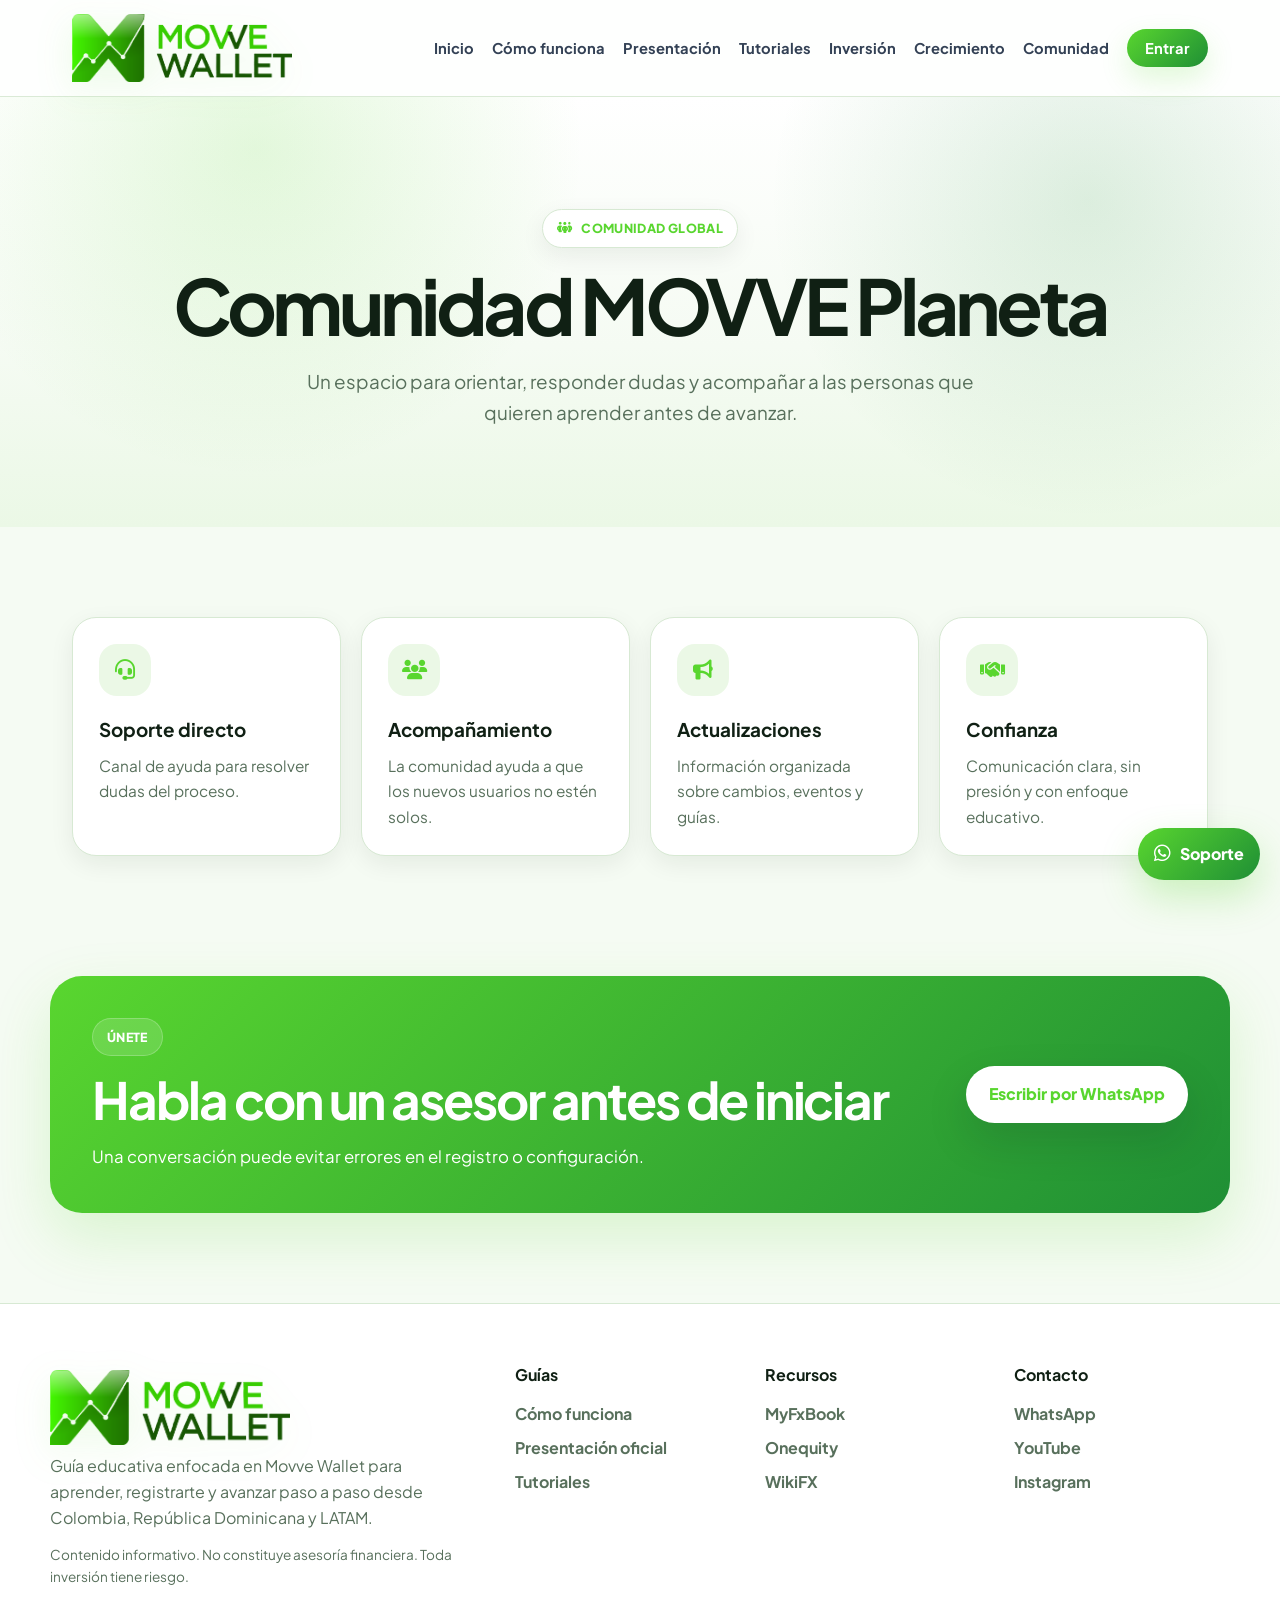
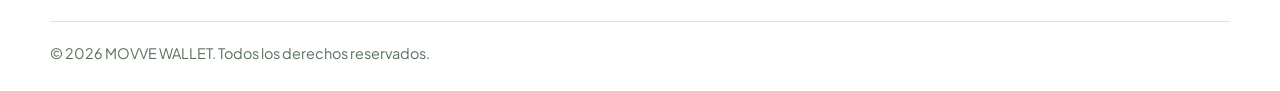
==== commit d1121343: "Update comunidad.html" ====
--- a/comunidad.html
+++ b/comunidad.html
@@ -1,6 +1,13 @@
 <!DOCTYPE html>
 <html lang="es">
 <head>
+<!-- Google Tag Manager -->
+<script>(function(w,d,s,l,i){w[l]=w[l]||[];w[l].push({'gtm.start':
+new Date().getTime(),event:'gtm.js'});var f=d.getElementsByTagName(s)[0],
+j=d.createElement(s),dl=l!='dataLayer'?'&l='+l:'';j.async=true;j.src=
+'https://www.googletagmanager.com/gtm.js?id='+i+dl;f.parentNode.insertBefore(j,f);
+})(window,document,'script','dataLayer','GTM-WLSZBM82');</script>
+<!-- End Google Tag Manager -->
 <meta charset="UTF-8">
 <meta name="viewport" content="width=device-width, initial-scale=1.0, maximum-scale=5.0">
 <title>Comunidad Movve Wallet | Soporte, liderazgo y crecimiento en LATAM</title>
@@ -37,6 +44,10 @@
 <meta name="audience" content="Colombia, República Dominicana, Latinoamérica">
 </head>
 <body>
+<!-- Google Tag Manager (noscript) -->
+<noscript><iframe src="https://www.googletagmanager.com/ns.html?id=GTM-WLSZBM82"
+height="0" width="0" style="display:none;visibility:hidden"></iframe></noscript>
+<!-- End Google Tag Manager (noscript) -->
 
 <nav class="navbar" id="top">
   <div class="nav-container">
@@ -113,3 +124,4 @@
 <script src="script.js"></script>
 </body>
 </html>
+
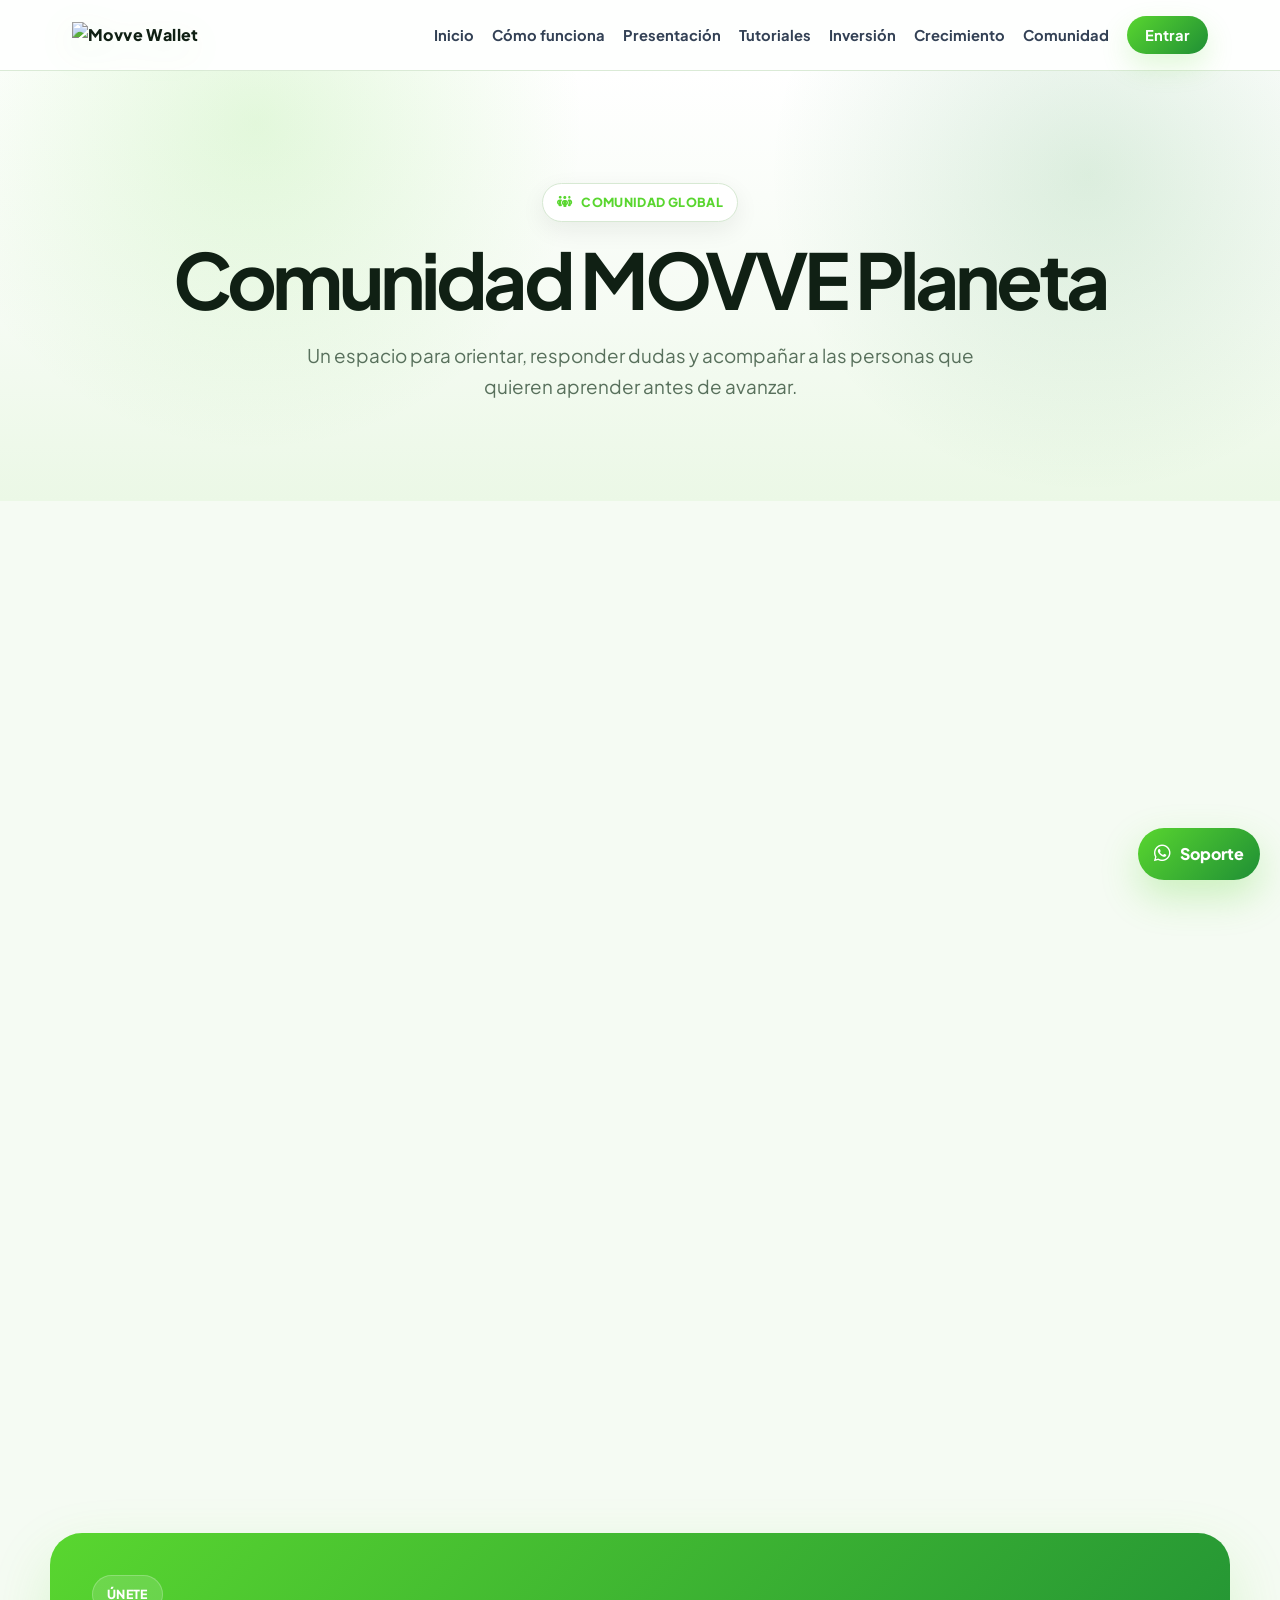
==== commit c2368176: "Add files via upload" ====
--- a/comunidad.html
+++ b/comunidad.html
@@ -42,6 +42,7 @@
 <meta name="language" content="es">
 <meta name="distribution" content="global">
 <meta name="audience" content="Colombia, República Dominicana, Latinoamérica">
+<link rel="preconnect" href="https://www.googletagmanager.com">
 </head>
 <body>
 <!-- Google Tag Manager (noscript) -->
@@ -52,7 +53,7 @@
 <nav class="navbar" id="top">
   <div class="nav-container">
     <a class="brand" href="index.html" aria-label="Movve Wallet inicio">
-      <img class="brand-logo brand-logo-nav" src="assets/branding/movve-wallet-logo-full.png" alt="Movve Wallet">
+      <img decoding="async" class="brand-logo brand-logo-nav" src="assets/branding/movve-wallet-logo-full.webp" alt="Movve Wallet">
     </a>
     <button class="menu-toggle" id="menu-toggle" aria-label="Abrir menú" aria-expanded="false">
       <span></span><span></span><span></span>
@@ -91,7 +92,7 @@
   <div class="footer-grid">
     <div>
       <a class="brand footer-brand" href="index.html" aria-label="Movve Wallet inicio">
-        <img class="brand-logo brand-logo-footer" src="assets/branding/movve-wallet-logo-full.png" alt="Movve Wallet">
+        <img loading="lazy" decoding="async" class="brand-logo brand-logo-footer" src="assets/branding/movve-wallet-logo-full.webp" alt="Movve Wallet">
       </a>
       <p>Guía educativa enfocada en Movve Wallet para aprender, registrarte y avanzar paso a paso desde Colombia, República Dominicana y LATAM.</p>
       <p class="tiny">Contenido informativo. No constituye asesoría financiera. Toda inversión tiene riesgo.</p>
@@ -124,4 +125,3 @@
 <script src="script.js"></script>
 </body>
 </html>
-
--- a/styles.css
+++ b/styles.css
@@ -1,1102 +1 @@
-
-:root{
-  --primary:#59d62f;
-  --primary-2:#1f8f35;
-  --sky:#a7f359;
-  --ink:#102014;
-  --muted:#58705c;
-  --soft:#f5fbf3;
-  --soft-2:#ebf8e6;
-  --card:#ffffff;
-  --line:#d7e9d3;
-  --cream:#fbfff8;
-  --shadow-sm:0 8px 24px rgba(16,32,20,.07);
-  --shadow-md:0 18px 50px rgba(16,32,20,.12);
-  --radius:24px;
-  --radius-sm:16px;
-  --max:1180px;
-  --transition:all .28s ease;
-}
-*{box-sizing:border-box;margin:0;padding:0}
-html{scroll-behavior:smooth}
-body{font-family:'Plus Jakarta Sans',Inter,system-ui,sans-serif;background:var(--soft);color:var(--ink);line-height:1.65;overflow-x:hidden}
-a{color:inherit;text-decoration:none} img{max-width:100%;display:block}
-.navbar{position:sticky;top:0;z-index:1000;background:rgba(255,255,255,.88);backdrop-filter:blur(18px);border-bottom:1px solid rgba(215,233,211,.92);transition:var(--transition)}
-.navbar.scrolled{box-shadow:var(--shadow-sm)}
-.nav-container{max-width:var(--max);margin:auto;display:flex;align-items:center;justify-content:space-between;padding:14px 22px;gap:18px}
-.brand{display:inline-flex;align-items:center;gap:10px;font-weight:800;letter-spacing:.4px;color:var(--ink)}
-.brand-logo{display:block;height:auto;max-width:100%}
-.brand-logo-nav{width:220px;filter:drop-shadow(0 10px 18px rgba(89,214,47,.12))}
-.brand-logo-footer{width:240px;filter:drop-shadow(0 10px 18px rgba(89,214,47,.10))}
-.hero-logo{width:min(320px,78vw);margin:0 0 14px;filter:drop-shadow(0 18px 35px rgba(89,214,47,.12))}
-.brand-mark{width:42px;height:42px;border-radius:14px;background:linear-gradient(135deg,var(--primary),var(--primary-2));display:grid;place-items:center;color:#fff;box-shadow:0 12px 28px rgba(89,214,47,.28);font-size:.85rem}
-.brand-text{font-size:1rem;white-space:nowrap}.nav-menu{display:flex;align-items:center;gap:20px;list-style:none}.nav-menu a{font-size:.92rem;font-weight:700;color:#334155;transition:var(--transition)}.nav-menu a:hover{color:var(--primary)}.nav-btn{background:linear-gradient(135deg,var(--primary),var(--primary-2));color:#fff!important;padding:10px 18px;border-radius:999px;box-shadow:0 12px 28px rgba(89,214,47,.22)}
-.menu-toggle{display:none;background:transparent;border:0;cursor:pointer;gap:5px;flex-direction:column}.menu-toggle span{display:block;width:27px;height:3px;border-radius:999px;background:var(--ink);transition:var(--transition)}
-.hero,.page-hero{position:relative;isolation:isolate;padding:112px 22px 90px;overflow:hidden}.hero-soft{min-height:710px;display:grid;align-items:center}.hero::before,.page-hero::before{content:"";position:absolute;inset:0;background:radial-gradient(circle at 20% 12%,rgba(89,214,47,.16),transparent 30%),radial-gradient(circle at 85% 24%,rgba(31,143,53,.14),transparent 28%),linear-gradient(180deg,#ffffff 0%,#f5fbf3 58%,#ebf8e6 100%);z-index:-3}.hero-shape{position:absolute;border-radius:50%;filter:blur(1px);opacity:.7;z-index:-2}.shape-one{width:360px;height:360px;background:rgba(89,214,47,.12);right:-100px;top:130px}.shape-two{width:260px;height:260px;background:rgba(31,143,53,.10);left:-80px;bottom:70px}.split,.split-section{max-width:var(--max);margin:auto;display:grid;grid-template-columns:1.05fr .95fr;gap:54px;align-items:center}.hero-copy h1,.page-hero h1{font-size:clamp(2.55rem,6vw,5rem);line-height:1.02;letter-spacing:-.06em;margin:18px 0 22px;color:var(--ink)}.hero-copy h1 span,.page-hero h1 span,.section-heading h2 span{color:var(--primary)}.hero-lead,.page-hero p{font-size:1.18rem;color:var(--muted);max-width:720px}.eyebrow{display:inline-flex;align-items:center;gap:8px;background:#fff;border:1px solid var(--line);box-shadow:var(--shadow-sm);color:var(--primary);font-weight:800;letter-spacing:.03em;text-transform:uppercase;font-size:.78rem;border-radius:999px;padding:8px 14px}.hero-actions{display:flex;gap:14px;flex-wrap:wrap;margin-top:30px}.center{justify-content:center}.btn{display:inline-flex;align-items:center;justify-content:center;gap:10px;border-radius:999px;padding:14px 22px;font-weight:800;transition:var(--transition);border:1px solid transparent}.btn:hover{transform:translateY(-3px)}.btn-primary{background:linear-gradient(135deg,var(--primary),var(--primary-2));color:#fff;box-shadow:0 16px 34px rgba(89,214,47,.22)}.btn-light{background:#fff;border-color:var(--line);color:var(--ink);box-shadow:var(--shadow-sm)}.btn-white{background:#fff;color:var(--primary);box-shadow:0 18px 44px rgba(15,23,42,.14)}.trust-row{display:flex;gap:16px;flex-wrap:wrap;margin-top:24px;color:var(--muted);font-weight:700;font-size:.92rem}.trust-row i{color:var(--primary)}.glass-card{background:rgba(255,255,255,.82);border:1px solid rgba(219,228,240,.9);box-shadow:var(--shadow-md);backdrop-filter:blur(18px);border-radius:var(--radius)}.hero-panel{padding:28px}.panel-header{display:flex;justify-content:space-between;align-items:center;border-bottom:1px solid var(--line);padding-bottom:18px;margin-bottom:18px}.panel-header span{color:var(--muted);font-weight:700}.panel-header strong{color:var(--primary)}.timeline{list-style:none;display:grid;gap:16px;counter-reset:step}.timeline li{position:relative;padding-left:48px}.timeline li::before{counter-increment:step;content:counter(step);position:absolute;left:0;top:0;width:34px;height:34px;border-radius:12px;background:var(--soft-2);color:var(--primary);display:grid;place-items:center;font-weight:800}.timeline strong{display:block}.timeline span{color:var(--muted);font-size:.95rem}.section{max-width:var(--max);margin:auto;padding:88px 22px}.section.tinted{max-width:none;background:linear-gradient(180deg,#ebf8e6,#f5fbf3);padding-left:22px;padding-right:22px}.section.tinted>.section-heading,.section.tinted>.company-grid{max-width:var(--max);margin-left:auto;margin-right:auto}.section-heading{text-align:center;max-width:760px;margin:0 auto 42px}.section-heading h2,.split-section h2,.cta-band h2,.notice-card h2{font-size:clamp(2rem,4vw,3.35rem);line-height:1.08;letter-spacing:-.04em;margin:16px 0;color:var(--ink)}.section-heading p,.split-section p,.cta-band p,.notice-card p{color:var(--muted);font-size:1.05rem}.feature-grid{display:grid;grid-template-columns:repeat(4,1fr);gap:20px}.feature-grid.six{grid-template-columns:repeat(3,1fr)}.feature-grid.mini{grid-template-columns:repeat(2,1fr)}.feature-card,.info-card,.company-card,.video-card{background:var(--card);border:1px solid var(--line);border-radius:var(--radius);padding:26px;box-shadow:var(--shadow-sm);transition:var(--transition);position:relative;overflow:hidden}.feature-card::after,.info-card::after,.company-card::after,.video-card::after{content:"";position:absolute;inset:auto 0 0 0;height:4px;background:linear-gradient(90deg,var(--primary),var(--primary-2));transform:scaleX(0);transform-origin:left;transition:var(--transition)}.feature-card:hover,.info-card:hover,.company-card:hover,.video-card:hover{transform:translateY(-8px);box-shadow:var(--shadow-md);border-color:#b9ddb0}.feature-card:hover::after,.info-card:hover::after,.company-card:hover::after,.video-card:hover::after{transform:scaleX(1)}.feature-card i,.info-card i{width:52px;height:52px;border-radius:18px;background:var(--soft-2);display:grid;place-items:center;color:var(--primary);font-size:1.25rem;margin-bottom:18px}.feature-card h3,.info-card h3,.company-card h3,.video-card h3{font-size:1.18rem;margin-bottom:8px}.feature-card p,.info-card p,.company-card p,.video-card p{color:var(--muted);font-size:.96rem}.company-grid{display:grid;grid-template-columns:repeat(3,1fr);gap:22px}.company-card span{width:56px;height:56px;border-radius:20px;display:grid;place-items:center;background:linear-gradient(135deg,var(--primary),var(--primary-2));color:#fff;font-weight:900;margin-bottom:18px}.steps-card{display:grid;gap:14px;background:#fff;border:1px solid var(--line);border-radius:var(--radius);padding:22px;box-shadow:var(--shadow-sm)}.step{display:flex;gap:16px;align-items:center;padding:18px;border-radius:18px;background:var(--soft);border:1px solid var(--line)}.step b{color:var(--primary);min-width:50px}.step span{font-weight:700}.link-step{transition:var(--transition)}.link-step:hover{background:var(--soft-2);transform:translateX(4px)}.cta-band{max-width:var(--max);margin:30px auto 90px;padding:42px;border-radius:32px;background:linear-gradient(135deg,var(--primary),var(--primary-2));color:#fff;display:flex;justify-content:space-between;align-items:center;gap:24px;box-shadow:0 24px 60px rgba(89,214,47,.22)}.cta-band .eyebrow{background:rgba(255,255,255,.14);border-color:rgba(255,255,255,.22);box-shadow:none;color:#fff}.cta-band h2,.cta-band p{color:#fff}.page-hero{text-align:center;min-height:430px}.page-hero.compact{min-height:360px}.page-hero p{margin:auto}.video-grid{display:grid;grid-template-columns:repeat(3,1fr);gap:22px}.video-thumb{height:170px;border-radius:20px;background:linear-gradient(135deg,#edfbe8,#d5f7c6);display:grid;place-items:center;margin-bottom:18px}.video-thumb i{width:62px;height:62px;border-radius:50%;background:#fff;color:var(--primary);display:grid;place-items:center;box-shadow:var(--shadow-sm)}.notice-card{max-width:var(--max);margin:0 auto 90px;background:#f3fff0;border:1px solid #caefc0;border-radius:var(--radius);padding:34px;display:flex;gap:22px;align-items:flex-start}.notice-card i{font-size:2rem;color:#1f8f35}.footer{background:#ffffff;border-top:1px solid var(--line);padding:58px 22px 26px}.footer-grid{max-width:var(--max);margin:auto;display:grid;grid-template-columns:2fr 1fr 1fr 1fr;gap:34px}.footer h3{font-size:1rem;margin-bottom:12px}.footer a{display:block;color:var(--muted);font-weight:700;margin:8px 0}.footer a:hover{color:var(--primary)}.footer p{color:var(--muted);max-width:420px}.footer-brand{margin-bottom:18px}.tiny{font-size:.85rem;margin-top:12px}.footer-bottom{max-width:var(--max);margin:32px auto 0;padding-top:20px;border-top:1px solid var(--line);color:var(--muted);font-size:.9rem}.floating-wa{position:fixed;right:20px;bottom:20px;z-index:999;display:inline-flex;align-items:center;gap:9px;background:linear-gradient(135deg,var(--primary),var(--primary-2));color:#fff;border-radius:999px;padding:13px 16px;font-weight:900;box-shadow:0 16px 38px rgba(89,214,47,.28)}.floating-wa i{font-size:1.2rem}
-@media(max-width:1050px){.nav-menu{gap:13px}.feature-grid,.feature-grid.six{grid-template-columns:repeat(2,1fr)}.video-grid{grid-template-columns:repeat(2,1fr)}}
-@media(max-width:860px){.brand-logo-nav{width:170px}.menu-toggle{display:flex}.nav-menu{position:absolute;left:18px;right:18px;top:76px;background:#fff;border:1px solid var(--line);border-radius:22px;box-shadow:var(--shadow-md);padding:18px;display:grid;gap:14px;opacity:0;visibility:hidden;transform:translateY(-10px)}.nav-menu.active{opacity:1;visibility:visible;transform:translateY(0)}.nav-menu a{display:block;padding:10px 6px}.split,.split-section{grid-template-columns:1fr}.hero-soft{min-height:auto}.hero,.page-hero{padding-top:82px}.company-grid,.footer-grid{grid-template-columns:1fr}.cta-band{margin-left:22px;margin-right:22px;flex-direction:column;align-items:flex-start}.floating-wa span{display:none}}
-@media(max-width:620px){.brand-logo-nav{width:150px}.brand-logo-footer{width:210px}.hero-logo{width:min(250px,82vw)}.brand-text{font-size:.88rem}.feature-grid,.feature-grid.six,.feature-grid.mini,.video-grid{grid-template-columns:1fr}.hero-copy h1,.page-hero h1{font-size:2.55rem}.section{padding:64px 18px}.hero-actions{width:100%}.btn{width:100%}.trust-row{display:grid}.page-hero{min-height:auto}.notice-card{margin-left:18px;margin-right:18px;flex-direction:column}.footer{padding-bottom:80px}}
-
-
-/* === CARRUSEL 3D AUTOMATICO === */
-.section-carousel{padding-top:34px}
-.carousel-shell{position:relative;max-width:var(--max);margin:0 auto;padding:0 76px}
-.carousel-viewport{position:relative;min-height:840px;overflow:visible;perspective:1800px;perspective-origin:center center}
-.carousel-track{position:relative;height:100%;transform-style:preserve-3d}
-.carousel-slide{position:absolute;left:50%;top:0;width:min(380px,72vw);padding:0;opacity:0;pointer-events:none;transform-style:preserve-3d;transition:transform .78s cubic-bezier(.22,.61,.36,1),opacity .6s ease,filter .7s ease;will-change:transform,opacity;}
-.carousel-slide.is-active{opacity:1;z-index:7;pointer-events:auto;transform:translate3d(-50%,0,0) rotateY(0deg) scale(1);filter:blur(0)}
-.carousel-slide.is-prev{opacity:.82;z-index:6;pointer-events:auto;transform:translate3d(calc(-50% - 255px),46px,-210px) rotateY(34deg) scale(.88);filter:blur(.2px)}
-.carousel-slide.is-next{opacity:.82;z-index:6;pointer-events:auto;transform:translate3d(calc(-50% + 255px),46px,-210px) rotateY(-34deg) scale(.88);filter:blur(.2px)}
-.carousel-slide.is-prev-2{opacity:.42;z-index:5;transform:translate3d(calc(-50% - 455px),98px,-420px) rotateY(42deg) scale(.72);filter:blur(.8px)}
-.carousel-slide.is-next-2{opacity:.42;z-index:5;transform:translate3d(calc(-50% + 455px),98px,-420px) rotateY(-42deg) scale(.72);filter:blur(.8px)}
-.carousel-slide.is-hidden-left{opacity:0;z-index:1;transform:translate3d(calc(-50% - 650px),140px,-580px) rotateY(48deg) scale(.55)}
-.carousel-slide.is-hidden-right{opacity:0;z-index:1;transform:translate3d(calc(-50% + 650px),140px,-580px) rotateY(-48deg) scale(.55)}
-.rank-card{background:var(--card);border:1px solid rgba(215,233,211,.95);border-radius:32px;box-shadow:0 26px 70px rgba(16,32,20,.18);overflow:hidden;position:relative}
-.rank-card::before{content:"";position:absolute;inset:0;background:linear-gradient(180deg,rgba(255,255,255,.10),transparent 18%,transparent 78%,rgba(89,214,47,.10));pointer-events:none;z-index:1}
-.rank-card::after{content:"";position:absolute;inset:auto 0 0 0;height:4px;background:linear-gradient(90deg,var(--primary),var(--primary-2));opacity:.95;z-index:2}
-.rank-card img{width:100%;aspect-ratio:4/5;object-fit:cover;background:#09120a}
-.rank-caption{display:flex;justify-content:space-between;gap:16px;align-items:center;padding:18px 20px;background:linear-gradient(180deg,#fff,#f5fbf3);position:relative;z-index:2}
-.rank-caption strong{font-size:1.03rem;color:var(--ink)}
-.rank-caption span{font-size:.94rem;color:var(--muted);text-align:right}
-.carousel-nav{position:absolute;top:42%;transform:translateY(-50%);width:56px;height:56px;border-radius:50%;border:1px solid var(--line);background:rgba(255,255,255,.95);color:var(--primary-2);display:grid;place-items:center;box-shadow:var(--shadow-sm);cursor:pointer;transition:var(--transition);z-index:15}
-.carousel-nav.prev{left:0}
-.carousel-nav.next{right:0}
-.carousel-nav:hover{transform:translateY(-50%) scale(1.05);background:var(--soft-2)}
-.carousel-dots{display:flex;justify-content:center;flex-wrap:wrap;gap:10px;margin-top:28px}
-.carousel-dot{width:11px;height:11px;border-radius:999px;border:0;background:#cfe6c9;cursor:pointer;transition:var(--transition)}
-.carousel-dot.active{width:34px;background:linear-gradient(90deg,var(--primary),var(--primary-2))}
-
-/* Ajustes verdes globales */
-.brand-mark{box-shadow:0 12px 28px rgba(89,214,47,.24)}
-.nav-btn{box-shadow:0 12px 28px rgba(89,214,47,.18)}
-.btn-primary{box-shadow:0 16px 34px rgba(89,214,47,.22)}
-.cta-band{box-shadow:0 24px 60px rgba(89,214,47,.18)}
-.floating-wa{box-shadow:0 16px 38px rgba(89,214,47,.28)}
-
-@media(max-width:1100px){
-  .carousel-shell{padding:0 58px}
-  .carousel-viewport{min-height:760px}
-  .carousel-slide{width:min(340px,70vw)}
-  .carousel-slide.is-prev{transform:translate3d(calc(-50% - 200px),40px,-190px) rotateY(30deg) scale(.84)}
-  .carousel-slide.is-next{transform:translate3d(calc(-50% + 200px),40px,-190px) rotateY(-30deg) scale(.84)}
-  .carousel-slide.is-prev-2{transform:translate3d(calc(-50% - 330px),82px,-360px) rotateY(38deg) scale(.68)}
-  .carousel-slide.is-next-2{transform:translate3d(calc(-50% + 330px),82px,-360px) rotateY(-38deg) scale(.68)}
-}
-@media(max-width:860px){
-  .carousel-shell{padding:0 18px}
-  .carousel-viewport{min-height:680px}
-  .carousel-slide{width:min(310px,78vw)}
-  .carousel-slide.is-prev{transform:translate3d(calc(-50% - 110px),38px,-160px) rotateY(26deg) scale(.82)}
-  .carousel-slide.is-next{transform:translate3d(calc(-50% + 110px),38px,-160px) rotateY(-26deg) scale(.82)}
-  .carousel-slide.is-prev-2,.carousel-slide.is-next-2{opacity:0}
-  .carousel-nav{width:48px;height:48px;top:44%}
-}
-@media(max-width:620px){
-  .carousel-shell{padding:0}
-  .carousel-viewport{min-height:590px}
-  .carousel-slide{width:min(280px,82vw)}
-  .carousel-slide.is-active{transform:translate3d(-50%,0,0) rotateY(0deg) scale(1)}
-  .carousel-slide.is-prev{transform:translate3d(calc(-50% - 82px),34px,-130px) rotateY(22deg) scale(.84)}
-  .carousel-slide.is-next{transform:translate3d(calc(-50% + 82px),34px,-130px) rotateY(-22deg) scale(.84)}
-  .carousel-slide.is-prev,.carousel-slide.is-next{opacity:.58}
-  .carousel-nav{display:none}
-  .rank-caption{flex-direction:column;align-items:flex-start}
-  .rank-caption span{text-align:left}
-}
-
-
-/* === VIDEO TUTORIALES CON PORTADA + MODAL YOUTUBE === */
-.video-grid-rich{
-  grid-template-columns:repeat(3,1fr);
-}
-.video-card-media{
-  cursor:pointer;
-  text-align:left;
-  border:1px solid var(--line);
-  background:var(--card);
-  font-family:inherit;
-  color:inherit;
-}
-.video-thumb-img{
-  position:relative;
-  border-radius:20px;
-  overflow:hidden;
-  aspect-ratio:16/9;
-  margin-bottom:18px;
-  background:#071008;
-}
-.video-thumb-img img{
-  width:100%;
-  height:100%;
-  object-fit:cover;
-  transition:transform .45s ease;
-}
-.video-card-media:hover .video-thumb-img img{
-  transform:scale(1.06);
-}
-.play-badge{
-  position:absolute;
-  inset:auto 16px 16px auto;
-  width:54px;
-  height:54px;
-  border-radius:50%;
-  display:grid;
-  place-items:center;
-  background:linear-gradient(135deg,var(--primary),var(--primary-2));
-  color:#fff;
-  box-shadow:0 16px 40px rgba(89,214,47,.35);
-}
-.video-modal{
-  position:fixed;
-  inset:0;
-  z-index:5000;
-  display:none;
-  align-items:center;
-  justify-content:center;
-  padding:22px;
-}
-.video-modal.active{
-  display:flex;
-}
-.video-modal-backdrop{
-  position:absolute;
-  inset:0;
-  background:rgba(3,10,5,.78);
-  backdrop-filter:blur(10px);
-}
-.video-modal-content{
-  position:relative;
-  width:min(1100px,96vw);
-  z-index:2;
-}
-.video-modal-close{
-  position:absolute;
-  right:-10px;
-  top:-54px;
-  width:44px;
-  height:44px;
-  border:0;
-  border-radius:50%;
-  display:grid;
-  place-items:center;
-  background:#fff;
-  color:var(--ink);
-  cursor:pointer;
-  box-shadow:var(--shadow-md);
-}
-.video-frame-wrap{
-  position:relative;
-  width:100%;
-  aspect-ratio:16/9;
-  border-radius:24px;
-  overflow:hidden;
-  background:#000;
-  box-shadow:0 30px 90px rgba(0,0,0,.45);
-  border:1px solid rgba(255,255,255,.16);
-}
-.video-frame-wrap iframe{
-  width:100%;
-  height:100%;
-  border:0;
-}
-
-/* === PDFs DESCARGABLES === */
-.pdf-grid{
-  max-width:var(--max);
-  margin:0 auto;
-  display:grid;
-  grid-template-columns:repeat(2,1fr);
-  gap:22px;
-}
-.pdf-card{
-  display:flex;
-  gap:20px;
-  align-items:flex-start;
-  background:#fff;
-  border:1px solid var(--line);
-  border-radius:var(--radius);
-  padding:26px;
-  box-shadow:var(--shadow-sm);
-  transition:var(--transition);
-}
-.pdf-card:hover{
-  transform:translateY(-8px);
-  box-shadow:var(--shadow-md);
-  border-color:#b9ddb0;
-}
-.pdf-icon{
-  width:64px;
-  height:64px;
-  border-radius:20px;
-  display:grid;
-  place-items:center;
-  color:#fff;
-  background:linear-gradient(135deg,var(--primary),var(--primary-2));
-  flex-shrink:0;
-  font-size:1.35rem;
-}
-.pdf-card h3{
-  margin-bottom:6px;
-  color:var(--ink);
-}
-.pdf-card p{
-  color:var(--muted);
-  margin-bottom:10px;
-}
-.pdf-card span{
-  display:inline-flex;
-  font-weight:900;
-  color:var(--primary-2);
-}
-
-/* === LOGOS DE EMPRESAS / TRANSPARENCIA === */
-.company-card-logo{
-  display:flex;
-  flex-direction:column;
-  align-items:flex-start;
-  min-height:240px;
-}
-.company-logo-box{
-  width:76px;
-  height:76px;
-  border-radius:22px;
-  display:grid;
-  place-items:center;
-  background:#ffffff;
-  border:1px solid var(--line);
-  box-shadow:var(--shadow-sm);
-  margin-bottom:18px;
-  overflow:hidden;
-  transition:var(--transition);
-}
-.company-logo-box img{
-  width:100%;
-  height:100%;
-  object-fit:contain;
-  padding:10px;
-}
-.company-logo-box.dark{
-  background:#191b20;
-}
-.company-logo-box.yellow{
-  background:#ffc400;
-}
-.company-card-logo:hover .company-logo-box{
-  transform:translateY(-4px) scale(1.04);
-  box-shadow:var(--shadow-md);
-}
-
-@media(max-width:1050px){
-  .video-grid-rich{grid-template-columns:repeat(2,1fr)}
-}
-@media(max-width:860px){
-  .pdf-grid{grid-template-columns:1fr}
-}
-@media(max-width:620px){
-  .video-grid-rich{grid-template-columns:1fr}
-  .pdf-card{flex-direction:column}
-  .video-modal-close{right:0;top:-58px}
-}
-
-
-/* === VIDEO PRESENTACION LOCAL === */
-.video-presentation-section{
-  padding-top:48px;
-}
-.presentation-video-card{
-  max-width:var(--max);
-  margin:0 auto;
-  display:grid;
-  grid-template-columns:1.2fr .8fr;
-  gap:28px;
-  align-items:center;
-  background:#fff;
-  border:1px solid var(--line);
-  border-radius:34px;
-  padding:24px;
-  box-shadow:var(--shadow-md);
-  overflow:hidden;
-}
-.presentation-video-preview{
-  position:relative;
-  aspect-ratio:16/9;
-  border-radius:26px;
-  overflow:hidden;
-  background:#071008;
-}
-.presentation-video-preview video{
-  width:100%;
-  height:100%;
-  object-fit:cover;
-  display:block;
-  filter:saturate(1.06) contrast(1.04);
-}
-.presentation-video-preview::after{
-  content:"";
-  position:absolute;
-  inset:0;
-  background:linear-gradient(180deg,rgba(0,0,0,.05),rgba(0,0,0,.35));
-  pointer-events:none;
-}
-.presentation-play{
-  position:absolute;
-  left:50%;
-  top:50%;
-  transform:translate(-50%,-50%);
-  width:86px;
-  height:86px;
-  border-radius:50%;
-  border:0;
-  display:grid;
-  place-items:center;
-  background:linear-gradient(135deg,var(--primary),var(--primary-2));
-  color:#fff;
-  font-size:1.5rem;
-  cursor:pointer;
-  z-index:2;
-  box-shadow:0 24px 60px rgba(89,214,47,.42);
-  transition:var(--transition);
-}
-.presentation-play:hover{
-  transform:translate(-50%,-50%) scale(1.08);
-}
-.presentation-video-copy{
-  padding:18px;
-}
-.presentation-video-copy h3{
-  font-size:clamp(1.8rem,3vw,2.6rem);
-  line-height:1.05;
-  letter-spacing:-.04em;
-  margin:16px 0 12px;
-}
-.presentation-video-copy p{
-  color:var(--muted);
-  margin-bottom:22px;
-}
-.local-video-modal{
-  position:fixed;
-  inset:0;
-  z-index:6000;
-  display:none;
-  align-items:center;
-  justify-content:center;
-  padding:22px;
-}
-.local-video-modal.active{
-  display:flex;
-}
-.local-video-backdrop{
-  position:absolute;
-  inset:0;
-  background:rgba(3,10,5,.82);
-  backdrop-filter:blur(10px);
-}
-.local-video-content{
-  position:relative;
-  width:min(1100px,96vw);
-  z-index:2;
-}
-.local-video-content video{
-  width:100%;
-  max-height:82vh;
-  display:block;
-  border-radius:24px;
-  background:#000;
-  box-shadow:0 30px 90px rgba(0,0,0,.5);
-  border:1px solid rgba(255,255,255,.14);
-}
-.local-video-close{
-  position:absolute;
-  right:-10px;
-  top:-54px;
-  width:44px;
-  height:44px;
-  border:0;
-  border-radius:50%;
-  display:grid;
-  place-items:center;
-  background:#fff;
-  color:var(--ink);
-  cursor:pointer;
-  box-shadow:var(--shadow-md);
-}
-
-@media(max-width:860px){
-  .presentation-video-card{
-    grid-template-columns:1fr;
-  }
-}
-@media(max-width:620px){
-  .presentation-video-card{
-    padding:14px;
-    border-radius:24px;
-  }
-  .presentation-play{
-    width:68px;
-    height:68px;
-  }
-  .local-video-close{
-    right:0;
-    top:-58px;
-  }
-}
-
-
-/* =========================================================
-   RESPONSIVE FINAL — CELULAR PEQUEÑO, MEDIANO, GRANDE,
-   TABLET, LAPTOP, PC Y PANTALLAS GRANDES
-   ========================================================= */
-
-/* Base fluida para todo el sitio */
-:root{
-  --fluid-section-y:clamp(52px,7vw,96px);
-  --fluid-side:clamp(16px,4vw,32px);
-}
-html{
-  -webkit-text-size-adjust:100%;
-}
-body{
-  min-width:320px;
-}
-img,video,iframe{
-  max-width:100%;
-}
-.section{
-  width:100%;
-  padding-top:var(--fluid-section-y);
-  padding-bottom:var(--fluid-section-y);
-}
-.nav-container,
-.split,
-.split-section,
-.section,
-.footer-grid,
-.footer-bottom,
-.carousel-shell,
-.presentation-video-card{
-  width:100%;
-}
-
-/* Navegación estable en todos los tamaños */
-.navbar{
-  min-height:70px;
-}
-.nav-container{
-  min-height:70px;
-}
-.nav-menu{
-  flex-wrap:wrap;
-  justify-content:flex-end;
-}
-.nav-menu a{
-  white-space:nowrap;
-}
-
-/* Mejor distribución visual */
-.hero-content,
-.split-section{
-  min-width:0;
-}
-.hero-copy,
-.hero-panel,
-.presentation-video-copy,
-.steps-card{
-  min-width:0;
-}
-.hero-copy h1,
-.page-hero h1,
-.section-heading h2,
-.split-section h2,
-.cta-band h2{
-  overflow-wrap:balance;
-}
-.hero-lead,
-.page-hero p,
-.section-heading p{
-  margin-left:auto;
-  margin-right:auto;
-}
-.hero-actions .btn{
-  min-height:52px;
-}
-
-/* Tarjetas y grids más flexibles */
-.feature-grid,
-.feature-grid.six,
-.feature-grid.mini,
-.company-grid,
-.video-grid,
-.pdf-grid{
-  align-items:stretch;
-}
-.feature-card,
-.info-card,
-.company-card,
-.video-card,
-.pdf-card{
-  height:100%;
-}
-
-/* PC grande / pantallas anchas */
-@media(min-width:1536px){
-  :root{
-    --max:1280px;
-  }
-  .hero-soft{
-    min-height:760px;
-  }
-  .brand-logo-nav{
-    width:245px;
-  }
-  .carousel-viewport{
-    min-height:880px;
-  }
-}
-
-/* PC / laptop grande */
-@media(min-width:1200px) and (max-width:1535px){
-  .nav-menu{
-    gap:18px;
-  }
-  .hero-soft{
-    min-height:720px;
-  }
-  .video-grid-rich{
-    grid-template-columns:repeat(3,1fr);
-  }
-}
-
-/* Laptop / tablet horizontal */
-@media(min-width:1024px) and (max-width:1199px){
-  :root{
-    --max:1060px;
-  }
-  .nav-container{
-    padding-left:18px;
-    padding-right:18px;
-  }
-  .brand-logo-nav{
-    width:190px;
-  }
-  .nav-menu{
-    gap:12px;
-  }
-  .nav-menu a{
-    font-size:.84rem;
-  }
-  .nav-btn{
-    padding:9px 14px;
-  }
-  .split,
-  .split-section{
-    gap:34px;
-  }
-  .feature-grid{
-    grid-template-columns:repeat(2,1fr);
-  }
-  .feature-grid.six{
-    grid-template-columns:repeat(3,1fr);
-  }
-  .company-grid{
-    grid-template-columns:repeat(3,1fr);
-  }
-  .presentation-video-card{
-    grid-template-columns:1.1fr .9fr;
-  }
-  .carousel-viewport{
-    min-height:720px;
-  }
-}
-
-/* Tablet vertical */
-@media(min-width:768px) and (max-width:1023px){
-  .brand-logo-nav{
-    width:180px;
-  }
-  .nav-container{
-    padding:12px 20px;
-  }
-  .nav-menu{
-    max-height:calc(100vh - 92px);
-    overflow:auto;
-  }
-  .hero,
-  .page-hero{
-    padding:84px 22px 70px;
-  }
-  .hero-soft{
-    min-height:auto;
-  }
-  .split,
-  .split-section{
-    grid-template-columns:1fr;
-    gap:34px;
-  }
-  .hero-copy{
-    text-align:center;
-  }
-  .hero-logo{
-    margin-left:auto;
-    margin-right:auto;
-  }
-  .hero-actions,
-  .trust-row{
-    justify-content:center;
-  }
-  .hero-panel{
-    max-width:640px;
-    margin:auto;
-  }
-  .feature-grid,
-  .feature-grid.six,
-  .video-grid,
-  .video-grid-rich{
-    grid-template-columns:repeat(2,1fr);
-  }
-  .feature-grid.mini,
-  .company-grid,
-  .pdf-grid{
-    grid-template-columns:repeat(2,1fr);
-  }
-  .presentation-video-card{
-    grid-template-columns:1fr;
-  }
-  .carousel-shell{
-    padding:0 28px;
-  }
-  .carousel-viewport{
-    min-height:700px;
-  }
-  .carousel-slide{
-    width:min(330px,62vw);
-  }
-  .cta-band{
-    flex-direction:column;
-    align-items:flex-start;
-  }
-  .footer-grid{
-    grid-template-columns:1.4fr 1fr 1fr;
-  }
-}
-
-/* Celular grande */
-@media(min-width:481px) and (max-width:767px){
-  .brand-logo-nav{
-    width:168px;
-  }
-  .nav-container{
-    padding:10px 16px;
-  }
-  .nav-menu{
-    left:12px;
-    right:12px;
-    top:72px;
-    max-height:calc(100vh - 88px);
-    overflow:auto;
-  }
-  .hero,
-  .page-hero{
-    padding:76px 18px 56px;
-  }
-  .hero-copy{
-    text-align:center;
-  }
-  .hero-logo{
-    width:min(260px,76vw);
-    margin-left:auto;
-    margin-right:auto;
-  }
-  .hero-copy h1,
-  .page-hero h1{
-    font-size:clamp(2.15rem,8.5vw,3rem);
-    letter-spacing:-.045em;
-  }
-  .section-heading h2,
-  .split-section h2,
-  .cta-band h2{
-    font-size:clamp(1.9rem,7.5vw,2.65rem);
-  }
-  .hero-lead,
-  .page-hero p,
-  .section-heading p{
-    font-size:1rem;
-  }
-  .hero-actions{
-    justify-content:center;
-  }
-  .hero-actions .btn{
-    width:100%;
-  }
-  .trust-row{
-    justify-content:center;
-  }
-  .split,
-  .split-section{
-    grid-template-columns:1fr;
-    gap:28px;
-  }
-  .feature-grid,
-  .feature-grid.six,
-  .feature-grid.mini,
-  .company-grid,
-  .video-grid,
-  .video-grid-rich,
-  .pdf-grid,
-  .footer-grid{
-    grid-template-columns:1fr;
-  }
-  .feature-card,
-  .info-card,
-  .company-card,
-  .video-card,
-  .pdf-card{
-    padding:22px;
-  }
-  .presentation-video-card{
-    grid-template-columns:1fr;
-    padding:16px;
-    border-radius:24px;
-  }
-  .presentation-video-copy{
-    padding:8px;
-  }
-  .carousel-shell{
-    padding:0;
-  }
-  .carousel-viewport{
-    min-height:610px;
-    overflow:hidden;
-  }
-  .carousel-slide{
-    width:min(300px,82vw);
-  }
-  .carousel-dots{
-    gap:8px;
-  }
-  .cta-band{
-    margin:24px 16px 72px;
-    padding:28px;
-    border-radius:24px;
-  }
-  .footer{
-    padding-left:18px;
-    padding-right:18px;
-  }
-}
-
-/* Celular pequeño y mediano */
-@media(max-width:480px){
-  :root{
-    --fluid-side:14px;
-  }
-  body{
-    font-size:15.5px;
-  }
-  .navbar{
-    min-height:64px;
-  }
-  .nav-container{
-    min-height:64px;
-    padding:9px 14px;
-  }
-  .brand-logo-nav{
-    width:140px;
-  }
-  .menu-toggle span{
-    width:25px;
-    height:3px;
-  }
-  .nav-menu{
-    left:10px;
-    right:10px;
-    top:68px;
-    padding:14px;
-    border-radius:18px;
-    max-height:calc(100vh - 82px);
-    overflow:auto;
-  }
-  .nav-menu a{
-    font-size:.95rem;
-    padding:9px 4px;
-  }
-  .nav-btn{
-    text-align:center;
-  }
-  .hero,
-  .page-hero{
-    padding:70px 14px 48px;
-  }
-  .page-hero{
-    min-height:auto;
-  }
-  .hero-logo{
-    width:min(230px,78vw);
-    margin-left:auto;
-    margin-right:auto;
-  }
-  .hero-copy{
-    text-align:center;
-  }
-  .hero-copy h1,
-  .page-hero h1{
-    font-size:clamp(2rem,10vw,2.62rem);
-    line-height:1.04;
-    letter-spacing:-.04em;
-  }
-  .section-heading h2,
-  .split-section h2,
-  .cta-band h2,
-  .notice-card h2{
-    font-size:clamp(1.75rem,8.5vw,2.25rem);
-    line-height:1.1;
-  }
-  .eyebrow{
-    font-size:.68rem;
-    padding:7px 11px;
-  }
-  .hero-lead,
-  .page-hero p,
-  .section-heading p,
-  .split-section p,
-  .cta-band p{
-    font-size:.98rem;
-  }
-  .hero-actions{
-    width:100%;
-    gap:10px;
-  }
-  .btn{
-    width:100%;
-    padding:13px 16px;
-    min-height:50px;
-  }
-  .trust-row{
-    display:grid;
-    gap:10px;
-    justify-content:center;
-    text-align:left;
-  }
-  .split,
-  .split-section{
-    grid-template-columns:1fr;
-    gap:24px;
-  }
-  .section{
-    padding-left:14px;
-    padding-right:14px;
-  }
-  .section.tinted{
-    padding-left:14px;
-    padding-right:14px;
-  }
-  .feature-grid,
-  .feature-grid.six,
-  .feature-grid.mini,
-  .company-grid,
-  .video-grid,
-  .video-grid-rich,
-  .pdf-grid,
-  .footer-grid{
-    grid-template-columns:1fr;
-    gap:16px;
-  }
-  .feature-card,
-  .info-card,
-  .company-card,
-  .video-card,
-  .pdf-card,
-  .steps-card,
-  .hero-panel{
-    padding:18px;
-    border-radius:20px;
-  }
-  .timeline li{
-    padding-left:42px;
-  }
-  .timeline li::before{
-    width:30px;
-    height:30px;
-    border-radius:10px;
-  }
-  .step{
-    align-items:flex-start;
-    padding:15px;
-  }
-  .step b{
-    min-width:42px;
-  }
-  .company-logo-box{
-    width:68px;
-    height:68px;
-    border-radius:18px;
-  }
-  .video-thumb-img,
-  .presentation-video-preview{
-    border-radius:18px;
-  }
-  .play-badge{
-    width:46px;
-    height:46px;
-    right:12px;
-    bottom:12px;
-  }
-  .pdf-card{
-    flex-direction:column;
-  }
-  .pdf-icon{
-    width:56px;
-    height:56px;
-    border-radius:18px;
-  }
-  .presentation-video-card{
-    grid-template-columns:1fr;
-    padding:12px;
-    border-radius:22px;
-    gap:14px;
-  }
-  .presentation-video-copy{
-    padding:8px;
-  }
-  .presentation-play{
-    width:64px;
-    height:64px;
-  }
-  .local-video-content,
-  .video-modal-content{
-    width:96vw;
-  }
-  .local-video-close,
-  .video-modal-close{
-    right:0;
-    top:-52px;
-  }
-  .carousel-shell{
-    padding:0;
-  }
-  .carousel-viewport{
-    min-height:560px;
-    overflow:hidden;
-  }
-  .carousel-slide{
-    width:min(260px,82vw);
-  }
-  .carousel-slide.is-prev{
-    transform:translate3d(calc(-50% - 70px),28px,-120px) rotateY(20deg) scale(.82);
-  }
-  .carousel-slide.is-next{
-    transform:translate3d(calc(-50% + 70px),28px,-120px) rotateY(-20deg) scale(.82);
-  }
-  .rank-caption{
-    padding:14px;
-  }
-  .rank-caption strong{
-    font-size:.98rem;
-  }
-  .rank-caption span{
-    font-size:.86rem;
-  }
-  .carousel-dots{
-    margin-top:16px;
-    gap:7px;
-  }
-  .carousel-dot{
-    width:9px;
-    height:9px;
-  }
-  .carousel-dot.active{
-    width:28px;
-  }
-  .cta-band{
-    margin:20px 14px 64px;
-    padding:24px 18px;
-    border-radius:22px;
-  }
-  .footer{
-    padding:44px 16px 86px;
-  }
-  .brand-logo-footer{
-    width:200px;
-  }
-}
-
-/* Celulares muy pequeños: 320px - 360px */
-@media(max-width:360px){
-  .brand-logo-nav{
-    width:122px;
-  }
-  .nav-container{
-    padding-left:10px;
-    padding-right:10px;
-  }
-  .hero,
-  .page-hero{
-    padding-left:12px;
-    padding-right:12px;
-  }
-  .hero-copy h1,
-  .page-hero h1{
-    font-size:1.92rem;
-  }
-  .section-heading h2,
-  .split-section h2,
-  .cta-band h2{
-    font-size:1.65rem;
-  }
-  .section{
-    padding-left:12px;
-    padding-right:12px;
-  }
-  .feature-card,
-  .info-card,
-  .company-card,
-  .video-card,
-  .pdf-card,
-  .steps-card,
-  .hero-panel{
-    padding:16px;
-  }
-  .carousel-viewport{
-    min-height:520px;
-  }
-  .carousel-slide{
-    width:min(238px,84vw);
-  }
-  .floating-wa{
-    right:12px;
-    bottom:12px;
-    width:48px;
-    height:48px;
-    padding:0;
-    justify-content:center;
-  }
-  .floating-wa span{
-    display:none;
-  }
-}
-
-/* Pantallas táctiles: botones más cómodos */
-@media(hover:none){
-  .btn:hover,
-  .feature-card:hover,
-  .info-card:hover,
-  .company-card:hover,
-  .video-card:hover,
-  .pdf-card:hover{
-    transform:none;
-  }
-}
-
-/* Modo horizontal en celular */
-@media(max-height:520px) and (orientation:landscape){
-  .hero,
-  .page-hero{
-    padding-top:62px;
-    padding-bottom:34px;
-  }
-  .nav-menu{
-    max-height:calc(100vh - 72px);
-  }
-  .local-video-content video{
-    max-height:78vh;
-  }
-}
+:root{--primary:#59d62f;--primary-2:#1f8f35;--sky:#a7f359;--ink:#102014;--muted:#58705c;--soft:#f5fbf3;--soft-2:#ebf8e6;--card:#ffffff;--line:#d7e9d3;--cream:#fbfff8;--shadow-sm:0 8px 24px rgba(16,32,20,.07);--shadow-md:0 18px 50px rgba(16,32,20,.12);--radius:24px;--radius-sm:16px;--max:1180px;--transition:all .28s ease}*{box-sizing:border-box;margin:0;padding:0}html{scroll-behavior:smooth}body{font-family:'Plus Jakarta Sans',Inter,system-ui,sans-serif;background:var(--soft);color:var(--ink);line-height:1.65;overflow-x:hidden}a{color:inherit;text-decoration:none}img{max-width:100%;display:block}.navbar{position:sticky;top:0;z-index:1000;background:rgba(255,255,255,.88);backdrop-filter:blur(18px);border-bottom:1px solid rgba(215,233,211,.92);transition:var(--transition)}.navbar.scrolled{box-shadow:var(--shadow-sm)}.nav-container{max-width:var(--max);margin:auto;display:flex;align-items:center;justify-content:space-between;padding:14px 22px;gap:18px}.brand{display:inline-flex;align-items:center;gap:10px;font-weight:800;letter-spacing:.4px;color:var(--ink)}.brand-logo{display:block;height:auto;max-width:100%}.brand-logo-nav{width:220px;filter:drop-shadow(0 10px 18px rgba(89,214,47,.12))}.brand-logo-footer{width:240px;filter:drop-shadow(0 10px 18px rgba(89,214,47,.10))}.hero-logo{width:min(320px,78vw);margin:0 0 14px;filter:drop-shadow(0 18px 35px rgba(89,214,47,.12))}.brand-mark{width:42px;height:42px;border-radius:14px;background:linear-gradient(135deg,var(--primary),var(--primary-2));display:grid;place-items:center;color:#fff;box-shadow:0 12px 28px rgba(89,214,47,.28);font-size:.85rem}.brand-text{font-size:1rem;white-space:nowrap}.nav-menu{display:flex;align-items:center;gap:20px;list-style:none}.nav-menu a{font-size:.92rem;font-weight:700;color:#334155;transition:var(--transition)}.nav-menu a:hover{color:var(--primary)}.nav-btn{background:linear-gradient(135deg,var(--primary),var(--primary-2));color:#fff!important;padding:10px 18px;border-radius:999px;box-shadow:0 12px 28px rgba(89,214,47,.22)}.menu-toggle{display:none;background:transparent;border:0;cursor:pointer;gap:5px;flex-direction:column}.menu-toggle span{display:block;width:27px;height:3px;border-radius:999px;background:var(--ink);transition:var(--transition)}.hero,.page-hero{position:relative;isolation:isolate;padding:112px 22px 90px;overflow:hidden}.hero-soft{min-height:710px;display:grid;align-items:center}.hero::before,.page-hero::before{content:"";position:absolute;inset:0;background:radial-gradient(circle at 20% 12%,rgba(89,214,47,.16),transparent 30%),radial-gradient(circle at 85% 24%,rgba(31,143,53,.14),transparent 28%),linear-gradient(180deg,#ffffff 0%,#f5fbf3 58%,#ebf8e6 100%);z-index:-3}.hero-shape{position:absolute;border-radius:50%;filter:blur(1px);opacity:.7;z-index:-2}.shape-one{width:360px;height:360px;background:rgba(89,214,47,.12);right:-100px;top:130px}.shape-two{width:260px;height:260px;background:rgba(31,143,53,.10);left:-80px;bottom:70px}.split,.split-section{max-width:var(--max);margin:auto;display:grid;grid-template-columns:1.05fr .95fr;gap:54px;align-items:center}.hero-copy h1,.page-hero h1{font-size:clamp(2.55rem,6vw,5rem);line-height:1.02;letter-spacing:-.06em;margin:18px 0 22px;color:var(--ink)}.hero-copy h1 span,.page-hero h1 span,.section-heading h2 span{color:var(--primary)}.hero-lead,.page-hero p{font-size:1.18rem;color:var(--muted);max-width:720px}.eyebrow{display:inline-flex;align-items:center;gap:8px;background:#fff;border:1px solid var(--line);box-shadow:var(--shadow-sm);color:var(--primary);font-weight:800;letter-spacing:.03em;text-transform:uppercase;font-size:.78rem;border-radius:999px;padding:8px 14px}.hero-actions{display:flex;gap:14px;flex-wrap:wrap;margin-top:30px}.center{justify-content:center}.btn{display:inline-flex;align-items:center;justify-content:center;gap:10px;border-radius:999px;padding:14px 22px;font-weight:800;transition:var(--transition);border:1px solid transparent}.btn:hover{transform:translateY(-3px)}.btn-primary{background:linear-gradient(135deg,var(--primary),var(--primary-2));color:#fff;box-shadow:0 16px 34px rgba(89,214,47,.22)}.btn-light{background:#fff;border-color:var(--line);color:var(--ink);box-shadow:var(--shadow-sm)}.btn-white{background:#fff;color:var(--primary);box-shadow:0 18px 44px rgba(15,23,42,.14)}.trust-row{display:flex;gap:16px;flex-wrap:wrap;margin-top:24px;color:var(--muted);font-weight:700;font-size:.92rem}.trust-row i{color:var(--primary)}.glass-card{background:rgba(255,255,255,.82);border:1px solid rgba(219,228,240,.9);box-shadow:var(--shadow-md);backdrop-filter:blur(18px);border-radius:var(--radius)}.hero-panel{padding:28px}.panel-header{display:flex;justify-content:space-between;align-items:center;border-bottom:1px solid var(--line);padding-bottom:18px;margin-bottom:18px}.panel-header span{color:var(--muted);font-weight:700}.panel-header strong{color:var(--primary)}.timeline{list-style:none;display:grid;gap:16px;counter-reset:step}.timeline li{position:relative;padding-left:48px}.timeline li::before{counter-increment:step;content:counter(step);position:absolute;left:0;top:0;width:34px;height:34px;border-radius:12px;background:var(--soft-2);color:var(--primary);display:grid;place-items:center;font-weight:800}.timeline strong{display:block}.timeline span{color:var(--muted);font-size:.95rem}.section{max-width:var(--max);margin:auto;padding:88px 22px}.section.tinted{max-width:none;background:linear-gradient(180deg,#ebf8e6,#f5fbf3);padding-left:22px;padding-right:22px}.section.tinted>.section-heading,.section.tinted>.company-grid{max-width:var(--max);margin-left:auto;margin-right:auto}.section-heading{text-align:center;max-width:760px;margin:0 auto 42px}.section-heading h2,.split-section h2,.cta-band h2,.notice-card h2{font-size:clamp(2rem,4vw,3.35rem);line-height:1.08;letter-spacing:-.04em;margin:16px 0;color:var(--ink)}.section-heading p,.split-section p,.cta-band p,.notice-card p{color:var(--muted);font-size:1.05rem}.feature-grid{display:grid;grid-template-columns:repeat(4,1fr);gap:20px}.feature-grid.six{grid-template-columns:repeat(3,1fr)}.feature-grid.mini{grid-template-columns:repeat(2,1fr)}.feature-card,.info-card,.company-card,.video-card{background:var(--card);border:1px solid var(--line);border-radius:var(--radius);padding:26px;box-shadow:var(--shadow-sm);transition:var(--transition);position:relative;overflow:hidden}.feature-card::after,.info-card::after,.company-card::after,.video-card::after{content:"";position:absolute;inset:auto 0 0 0;height:4px;background:linear-gradient(90deg,var(--primary),var(--primary-2));transform:scaleX(0);transform-origin:left;transition:var(--transition)}.feature-card:hover,.info-card:hover,.company-card:hover,.video-card:hover{transform:translateY(-8px);box-shadow:var(--shadow-md);border-color:#b9ddb0}.feature-card:hover::after,.info-card:hover::after,.company-card:hover::after,.video-card:hover::after{transform:scaleX(1)}.feature-card i,.info-card i{width:52px;height:52px;border-radius:18px;background:var(--soft-2);display:grid;place-items:center;color:var(--primary);font-size:1.25rem;margin-bottom:18px}.feature-card h3,.info-card h3,.company-card h3,.video-card h3{font-size:1.18rem;margin-bottom:8px}.feature-card p,.info-card p,.company-card p,.video-card p{color:var(--muted);font-size:.96rem}.company-grid{display:grid;grid-template-columns:repeat(3,1fr);gap:22px}.company-card span{width:56px;height:56px;border-radius:20px;display:grid;place-items:center;background:linear-gradient(135deg,var(--primary),var(--primary-2));color:#fff;font-weight:900;margin-bottom:18px}.steps-card{display:grid;gap:14px;background:#fff;border:1px solid var(--line);border-radius:var(--radius);padding:22px;box-shadow:var(--shadow-sm)}.step{display:flex;gap:16px;align-items:center;padding:18px;border-radius:18px;background:var(--soft);border:1px solid var(--line)}.step b{color:var(--primary);min-width:50px}.step span{font-weight:700}.link-step{transition:var(--transition)}.link-step:hover{background:var(--soft-2);transform:translateX(4px)}.cta-band{max-width:var(--max);margin:30px auto 90px;padding:42px;border-radius:32px;background:linear-gradient(135deg,var(--primary),var(--primary-2));color:#fff;display:flex;justify-content:space-between;align-items:center;gap:24px;box-shadow:0 24px 60px rgba(89,214,47,.22)}.cta-band .eyebrow{background:rgba(255,255,255,.14);border-color:rgba(255,255,255,.22);box-shadow:none;color:#fff}.cta-band h2,.cta-band p{color:#fff}.page-hero{text-align:center;min-height:430px}.page-hero.compact{min-height:360px}.page-hero p{margin:auto}.video-grid{display:grid;grid-template-columns:repeat(3,1fr);gap:22px}.video-thumb{height:170px;border-radius:20px;background:linear-gradient(135deg,#edfbe8,#d5f7c6);display:grid;place-items:center;margin-bottom:18px}.video-thumb i{width:62px;height:62px;border-radius:50%;background:#fff;color:var(--primary);display:grid;place-items:center;box-shadow:var(--shadow-sm)}.notice-card{max-width:var(--max);margin:0 auto 90px;background:#f3fff0;border:1px solid #caefc0;border-radius:var(--radius);padding:34px;display:flex;gap:22px;align-items:flex-start}.notice-card i{font-size:2rem;color:#1f8f35}.footer{background:#ffffff;border-top:1px solid var(--line);padding:58px 22px 26px}.footer-grid{max-width:var(--max);margin:auto;display:grid;grid-template-columns:2fr 1fr 1fr 1fr;gap:34px}.footer h3{font-size:1rem;margin-bottom:12px}.footer a{display:block;color:var(--muted);font-weight:700;margin:8px 0}.footer a:hover{color:var(--primary)}.footer p{color:var(--muted);max-width:420px}.footer-brand{margin-bottom:18px}.tiny{font-size:.85rem;margin-top:12px}.footer-bottom{max-width:var(--max);margin:32px auto 0;padding-top:20px;border-top:1px solid var(--line);color:var(--muted);font-size:.9rem}.floating-wa{position:fixed;right:20px;bottom:20px;z-index:999;display:inline-flex;align-items:center;gap:9px;background:linear-gradient(135deg,var(--primary),var(--primary-2));color:#fff;border-radius:999px;padding:13px 16px;font-weight:900;box-shadow:0 16px 38px rgba(89,214,47,.28)}.floating-wa i{font-size:1.2rem}@media(max-width:1050px){.nav-menu{gap:13px}.feature-grid,.feature-grid.six{grid-template-columns:repeat(2,1fr)}.video-grid{grid-template-columns:repeat(2,1fr)}}@media(max-width:860px){.brand-logo-nav{width:170px}.menu-toggle{display:flex}.nav-menu{position:absolute;left:18px;right:18px;top:76px;background:#fff;border:1px solid var(--line);border-radius:22px;box-shadow:var(--shadow-md);padding:18px;display:grid;gap:14px;opacity:0;visibility:hidden;transform:translateY(-10px)}.nav-menu.active{opacity:1;visibility:visible;transform:translateY(0)}.nav-menu a{display:block;padding:10px 6px}.split,.split-section{grid-template-columns:1fr}.hero-soft{min-height:auto}.hero,.page-hero{padding-top:82px}.company-grid,.footer-grid{grid-template-columns:1fr}.cta-band{margin-left:22px;margin-right:22px;flex-direction:column;align-items:flex-start}.floating-wa span{display:none}}@media(max-width:620px){.brand-logo-nav{width:150px}.brand-logo-footer{width:210px}.hero-logo{width:min(250px,82vw)}.brand-text{font-size:.88rem}.feature-grid,.feature-grid.six,.feature-grid.mini,.video-grid{grid-template-columns:1fr}.hero-copy h1,.page-hero h1{font-size:2.55rem}.section{padding:64px 18px}.hero-actions{width:100%}.btn{width:100%}.trust-row{display:grid}.page-hero{min-height:auto}.notice-card{margin-left:18px;margin-right:18px;flex-direction:column}.footer{padding-bottom:80px}}.section-carousel{padding-top:34px}.carousel-shell{position:relative;max-width:var(--max);margin:0 auto;padding:0 76px}.carousel-viewport{position:relative;min-height:840px;overflow:visible;perspective:1800px;perspective-origin:center center}.carousel-track{position:relative;height:100%;transform-style:preserve-3d}.carousel-slide{position:absolute;left:50%;top:0;width:min(380px,72vw);padding:0;opacity:0;pointer-events:none;transform-style:preserve-3d;transition:transform .78s cubic-bezier(.22,.61,.36,1),opacity .6s ease,filter .7s ease;will-change:transform,opacity}.carousel-slide.is-active{opacity:1;z-index:7;pointer-events:auto;transform:translate3d(-50%,0,0) rotateY(0deg) scale(1);filter:blur(0)}.carousel-slide.is-prev{opacity:.82;z-index:6;pointer-events:auto;transform:translate3d(calc(-50% - 255px),46px,-210px) rotateY(34deg) scale(.88);filter:blur(.2px)}.carousel-slide.is-next{opacity:.82;z-index:6;pointer-events:auto;transform:translate3d(calc(-50% + 255px),46px,-210px) rotateY(-34deg) scale(.88);filter:blur(.2px)}.carousel-slide.is-prev-2{opacity:.42;z-index:5;transform:translate3d(calc(-50% - 455px),98px,-420px) rotateY(42deg) scale(.72);filter:blur(.8px)}.carousel-slide.is-next-2{opacity:.42;z-index:5;transform:translate3d(calc(-50% + 455px),98px,-420px) rotateY(-42deg) scale(.72);filter:blur(.8px)}.carousel-slide.is-hidden-left{opacity:0;z-index:1;transform:translate3d(calc(-50% - 650px),140px,-580px) rotateY(48deg) scale(.55)}.carousel-slide.is-hidden-right{opacity:0;z-index:1;transform:translate3d(calc(-50% + 650px),140px,-580px) rotateY(-48deg) scale(.55)}.rank-card{background:var(--card);border:1px solid rgba(215,233,211,.95);border-radius:32px;box-shadow:0 26px 70px rgba(16,32,20,.18);overflow:hidden;position:relative}.rank-card::before{content:"";position:absolute;inset:0;background:linear-gradient(180deg,rgba(255,255,255,.10),transparent 18%,transparent 78%,rgba(89,214,47,.10));pointer-events:none;z-index:1}.rank-card::after{content:"";position:absolute;inset:auto 0 0 0;height:4px;background:linear-gradient(90deg,var(--primary),var(--primary-2));opacity:.95;z-index:2}.rank-card img{width:100%;aspect-ratio:4/5;object-fit:cover;background:#09120a}.rank-caption{display:flex;justify-content:space-between;gap:16px;align-items:center;padding:18px 20px;background:linear-gradient(180deg,#fff,#f5fbf3);position:relative;z-index:2}.rank-caption strong{font-size:1.03rem;color:var(--ink)}.rank-caption span{font-size:.94rem;color:var(--muted);text-align:right}.carousel-nav{position:absolute;top:42%;transform:translateY(-50%);width:56px;height:56px;border-radius:50%;border:1px solid var(--line);background:rgba(255,255,255,.95);color:var(--primary-2);display:grid;place-items:center;box-shadow:var(--shadow-sm);cursor:pointer;transition:var(--transition);z-index:15}.carousel-nav.prev{left:0}.carousel-nav.next{right:0}.carousel-nav:hover{transform:translateY(-50%) scale(1.05);background:var(--soft-2)}.carousel-dots{display:flex;justify-content:center;flex-wrap:wrap;gap:10px;margin-top:28px}.carousel-dot{width:11px;height:11px;border-radius:999px;border:0;background:#cfe6c9;cursor:pointer;transition:var(--transition)}.carousel-dot.active{width:34px;background:linear-gradient(90deg,var(--primary),var(--primary-2))}.brand-mark{box-shadow:0 12px 28px rgba(89,214,47,.24)}.nav-btn{box-shadow:0 12px 28px rgba(89,214,47,.18)}.btn-primary{box-shadow:0 16px 34px rgba(89,214,47,.22)}.cta-band{box-shadow:0 24px 60px rgba(89,214,47,.18)}.floating-wa{box-shadow:0 16px 38px rgba(89,214,47,.28)}@media(max-width:1100px){.carousel-shell{padding:0 58px}.carousel-viewport{min-height:760px}.carousel-slide{width:min(340px,70vw)}.carousel-slide.is-prev{transform:translate3d(calc(-50% - 200px),40px,-190px) rotateY(30deg) scale(.84)}.carousel-slide.is-next{transform:translate3d(calc(-50% + 200px),40px,-190px) rotateY(-30deg) scale(.84)}.carousel-slide.is-prev-2{transform:translate3d(calc(-50% - 330px),82px,-360px) rotateY(38deg) scale(.68)}.carousel-slide.is-next-2{transform:translate3d(calc(-50% + 330px),82px,-360px) rotateY(-38deg) scale(.68)}}@media(max-width:860px){.carousel-shell{padding:0 18px}.carousel-viewport{min-height:680px}.carousel-slide{width:min(310px,78vw)}.carousel-slide.is-prev{transform:translate3d(calc(-50% - 110px),38px,-160px) rotateY(26deg) scale(.82)}.carousel-slide.is-next{transform:translate3d(calc(-50% + 110px),38px,-160px) rotateY(-26deg) scale(.82)}.carousel-slide.is-prev-2,.carousel-slide.is-next-2{opacity:0}.carousel-nav{width:48px;height:48px;top:44%}}@media(max-width:620px){.carousel-shell{padding:0}.carousel-viewport{min-height:590px}.carousel-slide{width:min(280px,82vw)}.carousel-slide.is-active{transform:translate3d(-50%,0,0) rotateY(0deg) scale(1)}.carousel-slide.is-prev{transform:translate3d(calc(-50% - 82px),34px,-130px) rotateY(22deg) scale(.84)}.carousel-slide.is-next{transform:translate3d(calc(-50% + 82px),34px,-130px) rotateY(-22deg) scale(.84)}.carousel-slide.is-prev,.carousel-slide.is-next{opacity:.58}.carousel-nav{display:none}.rank-caption{flex-direction:column;align-items:flex-start}.rank-caption span{text-align:left}}.video-grid-rich{grid-template-columns:repeat(3,1fr)}.video-card-media{cursor:pointer;text-align:left;border:1px solid var(--line);background:var(--card);font-family:inherit;color:inherit}.video-thumb-img{position:relative;border-radius:20px;overflow:hidden;aspect-ratio:16/9;margin-bottom:18px;background:#071008}.video-thumb-img img{width:100%;height:100%;object-fit:cover;transition:transform .45s ease}.video-card-media:hover .video-thumb-img img{transform:scale(1.06)}.play-badge{position:absolute;inset:auto 16px 16px auto;width:54px;height:54px;border-radius:50%;display:grid;place-items:center;background:linear-gradient(135deg,var(--primary),var(--primary-2));color:#fff;box-shadow:0 16px 40px rgba(89,214,47,.35)}.video-modal{position:fixed;inset:0;z-index:5000;display:none;align-items:center;justify-content:center;padding:22px}.video-modal.active{display:flex}.video-modal-backdrop{position:absolute;inset:0;background:rgba(3,10,5,.78);backdrop-filter:blur(10px)}.video-modal-content{position:relative;width:min(1100px,96vw);z-index:2}.video-modal-close{position:absolute;right:-10px;top:-54px;width:44px;height:44px;border:0;border-radius:50%;display:grid;place-items:center;background:#fff;color:var(--ink);cursor:pointer;box-shadow:var(--shadow-md)}.video-frame-wrap{position:relative;width:100%;aspect-ratio:16/9;border-radius:24px;overflow:hidden;background:#000;box-shadow:0 30px 90px rgba(0,0,0,.45);border:1px solid rgba(255,255,255,.16)}.video-frame-wrap iframe{width:100%;height:100%;border:0}.pdf-grid{max-width:var(--max);margin:0 auto;display:grid;grid-template-columns:repeat(2,1fr);gap:22px}.pdf-card{display:flex;gap:20px;align-items:flex-start;background:#fff;border:1px solid var(--line);border-radius:var(--radius);padding:26px;box-shadow:var(--shadow-sm);transition:var(--transition)}.pdf-card:hover{transform:translateY(-8px);box-shadow:var(--shadow-md);border-color:#b9ddb0}.pdf-icon{width:64px;height:64px;border-radius:20px;display:grid;place-items:center;color:#fff;background:linear-gradient(135deg,var(--primary),var(--primary-2));flex-shrink:0;font-size:1.35rem}.pdf-card h3{margin-bottom:6px;color:var(--ink)}.pdf-card p{color:var(--muted);margin-bottom:10px}.pdf-card span{display:inline-flex;font-weight:900;color:var(--primary-2)}.company-card-logo{display:flex;flex-direction:column;align-items:flex-start;min-height:240px}.company-logo-box{width:76px;height:76px;border-radius:22px;display:grid;place-items:center;background:#ffffff;border:1px solid var(--line);box-shadow:var(--shadow-sm);margin-bottom:18px;overflow:hidden;transition:var(--transition)}.company-logo-box img{width:100%;height:100%;object-fit:contain;padding:10px}.company-logo-box.dark{background:#191b20}.company-logo-box.yellow{background:#ffc400}.company-card-logo:hover .company-logo-box{transform:translateY(-4px) scale(1.04);box-shadow:var(--shadow-md)}@media(max-width:1050px){.video-grid-rich{grid-template-columns:repeat(2,1fr)}}@media(max-width:860px){.pdf-grid{grid-template-columns:1fr}}@media(max-width:620px){.video-grid-rich{grid-template-columns:1fr}.pdf-card{flex-direction:column}.video-modal-close{right:0;top:-58px}}.video-presentation-section{padding-top:48px}.presentation-video-card{max-width:var(--max);margin:0 auto;display:grid;grid-template-columns:1.2fr .8fr;gap:28px;align-items:center;background:#fff;border:1px solid var(--line);border-radius:34px;padding:24px;box-shadow:var(--shadow-md);overflow:hidden}.presentation-video-preview{position:relative;aspect-ratio:16/9;border-radius:26px;overflow:hidden;background:#071008}.presentation-video-preview video{width:100%;height:100%;object-fit:cover;display:block;filter:saturate(1.06) contrast(1.04)}.presentation-video-preview::after{content:"";position:absolute;inset:0;background:linear-gradient(180deg,rgba(0,0,0,.05),rgba(0,0,0,.35));pointer-events:none}.presentation-play{position:absolute;left:50%;top:50%;transform:translate(-50%,-50%);width:86px;height:86px;border-radius:50%;border:0;display:grid;place-items:center;background:linear-gradient(135deg,var(--primary),var(--primary-2));color:#fff;font-size:1.5rem;cursor:pointer;z-index:2;box-shadow:0 24px 60px rgba(89,214,47,.42);transition:var(--transition)}.presentation-play:hover{transform:translate(-50%,-50%) scale(1.08)}.presentation-video-copy{padding:18px}.presentation-video-copy h3{font-size:clamp(1.8rem,3vw,2.6rem);line-height:1.05;letter-spacing:-.04em;margin:16px 0 12px}.presentation-video-copy p{color:var(--muted);margin-bottom:22px}.local-video-modal{position:fixed;inset:0;z-index:6000;display:none;align-items:center;justify-content:center;padding:22px}.local-video-modal.active{display:flex}.local-video-backdrop{position:absolute;inset:0;background:rgba(3,10,5,.82);backdrop-filter:blur(10px)}.local-video-content{position:relative;width:min(1100px,96vw);z-index:2}.local-video-content video{width:100%;max-height:82vh;display:block;border-radius:24px;background:#000;box-shadow:0 30px 90px rgba(0,0,0,.5);border:1px solid rgba(255,255,255,.14)}.local-video-close{position:absolute;right:-10px;top:-54px;width:44px;height:44px;border:0;border-radius:50%;display:grid;place-items:center;background:#fff;color:var(--ink);cursor:pointer;box-shadow:var(--shadow-md)}@media(max-width:860px){.presentation-video-card{grid-template-columns:1fr}}@media(max-width:620px){.presentation-video-card{padding:14px;border-radius:24px}.presentation-play{width:68px;height:68px}.local-video-close{right:0;top:-58px}}:root{--fluid-section-y:clamp(52px,7vw,96px);--fluid-side:clamp(16px,4vw,32px)}html{-webkit-text-size-adjust:100%}body{min-width:320px}img,video,iframe{max-width:100%}.section{width:100%;padding-top:var(--fluid-section-y);padding-bottom:var(--fluid-section-y)}.nav-container,.split,.split-section,.section,.footer-grid,.footer-bottom,.carousel-shell,.presentation-video-card{width:100%}.navbar{min-height:70px}.nav-container{min-height:70px}.nav-menu{flex-wrap:wrap;justify-content:flex-end}.nav-menu a{white-space:nowrap}.hero-content,.split-section{min-width:0}.hero-copy,.hero-panel,.presentation-video-copy,.steps-card{min-width:0}.hero-copy h1,.page-hero h1,.section-heading h2,.split-section h2,.cta-band h2{overflow-wrap:balance}.hero-lead,.page-hero p,.section-heading p{margin-left:auto;margin-right:auto}.hero-actions .btn{min-height:52px}.feature-grid,.feature-grid.six,.feature-grid.mini,.company-grid,.video-grid,.pdf-grid{align-items:stretch}.feature-card,.info-card,.company-card,.video-card,.pdf-card{height:100%}@media(min-width:1536px){:root{--max:1280px}.hero-soft{min-height:760px}.brand-logo-nav{width:245px}.carousel-viewport{min-height:880px}}@media(min-width:1200px) and (max-width:1535px){.nav-menu{gap:18px}.hero-soft{min-height:720px}.video-grid-rich{grid-template-columns:repeat(3,1fr)}}@media(min-width:1024px) and (max-width:1199px){:root{--max:1060px}.nav-container{padding-left:18px;padding-right:18px}.brand-logo-nav{width:190px}.nav-menu{gap:12px}.nav-menu a{font-size:.84rem}.nav-btn{padding:9px 14px}.split,.split-section{gap:34px}.feature-grid{grid-template-columns:repeat(2,1fr)}.feature-grid.six{grid-template-columns:repeat(3,1fr)}.company-grid{grid-template-columns:repeat(3,1fr)}.presentation-video-card{grid-template-columns:1.1fr .9fr}.carousel-viewport{min-height:720px}}@media(min-width:768px) and (max-width:1023px){.brand-logo-nav{width:180px}.nav-container{padding:12px 20px}.nav-menu{max-height:calc(100vh - 92px);overflow:auto}.hero,.page-hero{padding:84px 22px 70px}.hero-soft{min-height:auto}.split,.split-section{grid-template-columns:1fr;gap:34px}.hero-copy{text-align:center}.hero-logo{margin-left:auto;margin-right:auto}.hero-actions,.trust-row{justify-content:center}.hero-panel{max-width:640px;margin:auto}.feature-grid,.feature-grid.six,.video-grid,.video-grid-rich{grid-template-columns:repeat(2,1fr)}.feature-grid.mini,.company-grid,.pdf-grid{grid-template-columns:repeat(2,1fr)}.presentation-video-card{grid-template-columns:1fr}.carousel-shell{padding:0 28px}.carousel-viewport{min-height:700px}.carousel-slide{width:min(330px,62vw)}.cta-band{flex-direction:column;align-items:flex-start}.footer-grid{grid-template-columns:1.4fr 1fr 1fr}}@media(min-width:481px) and (max-width:767px){.brand-logo-nav{width:168px}.nav-container{padding:10px 16px}.nav-menu{left:12px;right:12px;top:72px;max-height:calc(100vh - 88px);overflow:auto}.hero,.page-hero{padding:76px 18px 56px}.hero-copy{text-align:center}.hero-logo{width:min(260px,76vw);margin-left:auto;margin-right:auto}.hero-copy h1,.page-hero h1{font-size:clamp(2.15rem,8.5vw,3rem);letter-spacing:-.045em}.section-heading h2,.split-section h2,.cta-band h2{font-size:clamp(1.9rem,7.5vw,2.65rem)}.hero-lead,.page-hero p,.section-heading p{font-size:1rem}.hero-actions{justify-content:center}.hero-actions .btn{width:100%}.trust-row{justify-content:center}.split,.split-section{grid-template-columns:1fr;gap:28px}.feature-grid,.feature-grid.six,.feature-grid.mini,.company-grid,.video-grid,.video-grid-rich,.pdf-grid,.footer-grid{grid-template-columns:1fr}.feature-card,.info-card,.company-card,.video-card,.pdf-card{padding:22px}.presentation-video-card{grid-template-columns:1fr;padding:16px;border-radius:24px}.presentation-video-copy{padding:8px}.carousel-shell{padding:0}.carousel-viewport{min-height:610px;overflow:hidden}.carousel-slide{width:min(300px,82vw)}.carousel-dots{gap:8px}.cta-band{margin:24px 16px 72px;padding:28px;border-radius:24px}.footer{padding-left:18px;padding-right:18px}}@media(max-width:480px){:root{--fluid-side:14px}body{font-size:15.5px}.navbar{min-height:64px}.nav-container{min-height:64px;padding:9px 14px}.brand-logo-nav{width:140px}.menu-toggle span{width:25px;height:3px}.nav-menu{left:10px;right:10px;top:68px;padding:14px;border-radius:18px;max-height:calc(100vh - 82px);overflow:auto}.nav-menu a{font-size:.95rem;padding:9px 4px}.nav-btn{text-align:center}.hero,.page-hero{padding:70px 14px 48px}.page-hero{min-height:auto}.hero-logo{width:min(230px,78vw);margin-left:auto;margin-right:auto}.hero-copy{text-align:center}.hero-copy h1,.page-hero h1{font-size:clamp(2rem,10vw,2.62rem);line-height:1.04;letter-spacing:-.04em}.section-heading h2,.split-section h2,.cta-band h2,.notice-card h2{font-size:clamp(1.75rem,8.5vw,2.25rem);line-height:1.1}.eyebrow{font-size:.68rem;padding:7px 11px}.hero-lead,.page-hero p,.section-heading p,.split-section p,.cta-band p{font-size:.98rem}.hero-actions{width:100%;gap:10px}.btn{width:100%;padding:13px 16px;min-height:50px}.trust-row{display:grid;gap:10px;justify-content:center;text-align:left}.split,.split-section{grid-template-columns:1fr;gap:24px}.section{padding-left:14px;padding-right:14px}.section.tinted{padding-left:14px;padding-right:14px}.feature-grid,.feature-grid.six,.feature-grid.mini,.company-grid,.video-grid,.video-grid-rich,.pdf-grid,.footer-grid{grid-template-columns:1fr;gap:16px}.feature-card,.info-card,.company-card,.video-card,.pdf-card,.steps-card,.hero-panel{padding:18px;border-radius:20px}.timeline li{padding-left:42px}.timeline li::before{width:30px;height:30px;border-radius:10px}.step{align-items:flex-start;padding:15px}.step b{min-width:42px}.company-logo-box{width:68px;height:68px;border-radius:18px}.video-thumb-img,.presentation-video-preview{border-radius:18px}.play-badge{width:46px;height:46px;right:12px;bottom:12px}.pdf-card{flex-direction:column}.pdf-icon{width:56px;height:56px;border-radius:18px}.presentation-video-card{grid-template-columns:1fr;padding:12px;border-radius:22px;gap:14px}.presentation-video-copy{padding:8px}.presentation-play{width:64px;height:64px}.local-video-content,.video-modal-content{width:96vw}.local-video-close,.video-modal-close{right:0;top:-52px}.carousel-shell{padding:0}.carousel-viewport{min-height:560px;overflow:hidden}.carousel-slide{width:min(260px,82vw)}.carousel-slide.is-prev{transform:translate3d(calc(-50% - 70px),28px,-120px) rotateY(20deg) scale(.82)}.carousel-slide.is-next{transform:translate3d(calc(-50% + 70px),28px,-120px) rotateY(-20deg) scale(.82)}.rank-caption{padding:14px}.rank-caption strong{font-size:.98rem}.rank-caption span{font-size:.86rem}.carousel-dots{margin-top:16px;gap:7px}.carousel-dot{width:9px;height:9px}.carousel-dot.active{width:28px}.cta-band{margin:20px 14px 64px;padding:24px 18px;border-radius:22px}.footer{padding:44px 16px 86px}.brand-logo-footer{width:200px}}@media(max-width:360px){.brand-logo-nav{width:122px}.nav-container{padding-left:10px;padding-right:10px}.hero,.page-hero{padding-left:12px;padding-right:12px}.hero-copy h1,.page-hero h1{font-size:1.92rem}.section-heading h2,.split-section h2,.cta-band h2{font-size:1.65rem}.section{padding-left:12px;padding-right:12px}.feature-card,.info-card,.company-card,.video-card,.pdf-card,.steps-card,.hero-panel{padding:16px}.carousel-viewport{min-height:520px}.carousel-slide{width:min(238px,84vw)}.floating-wa{right:12px;bottom:12px;width:48px;height:48px;padding:0;justify-content:center}.floating-wa span{display:none}}@media(hover:none){.btn:hover,.feature-card:hover,.info-card:hover,.company-card:hover,.video-card:hover,.pdf-card:hover{transform:none}}@media(max-height:520px) and (orientation:landscape){.hero,.page-hero{padding-top:62px;padding-bottom:34px}.nav-menu{max-height:calc(100vh - 72px)}.local-video-content video{max-height:78vh}}.youtube-fallback{text-align:center;margin-top:14px}.youtube-fallback a{display:inline-flex;align-items:center;justify-content:center;color:#fff;font-weight:800;text-decoration:underline;text-underline-offset:4px}img{height:auto}.section:not(:first-child),.section-carousel,.footer{content-visibility:auto;contain-intrinsic-size:1px 900px}.video-thumb-img img,.rank-card img,.presentation-video-preview video{will-change:auto}@media(max-width:480px){.hero::before,.page-hero::before{background:linear-gradient(180deg,#ffffff 0%,#f5fbf3 58%,#ebf8e6 100%)}.hero-shape{display:none}}
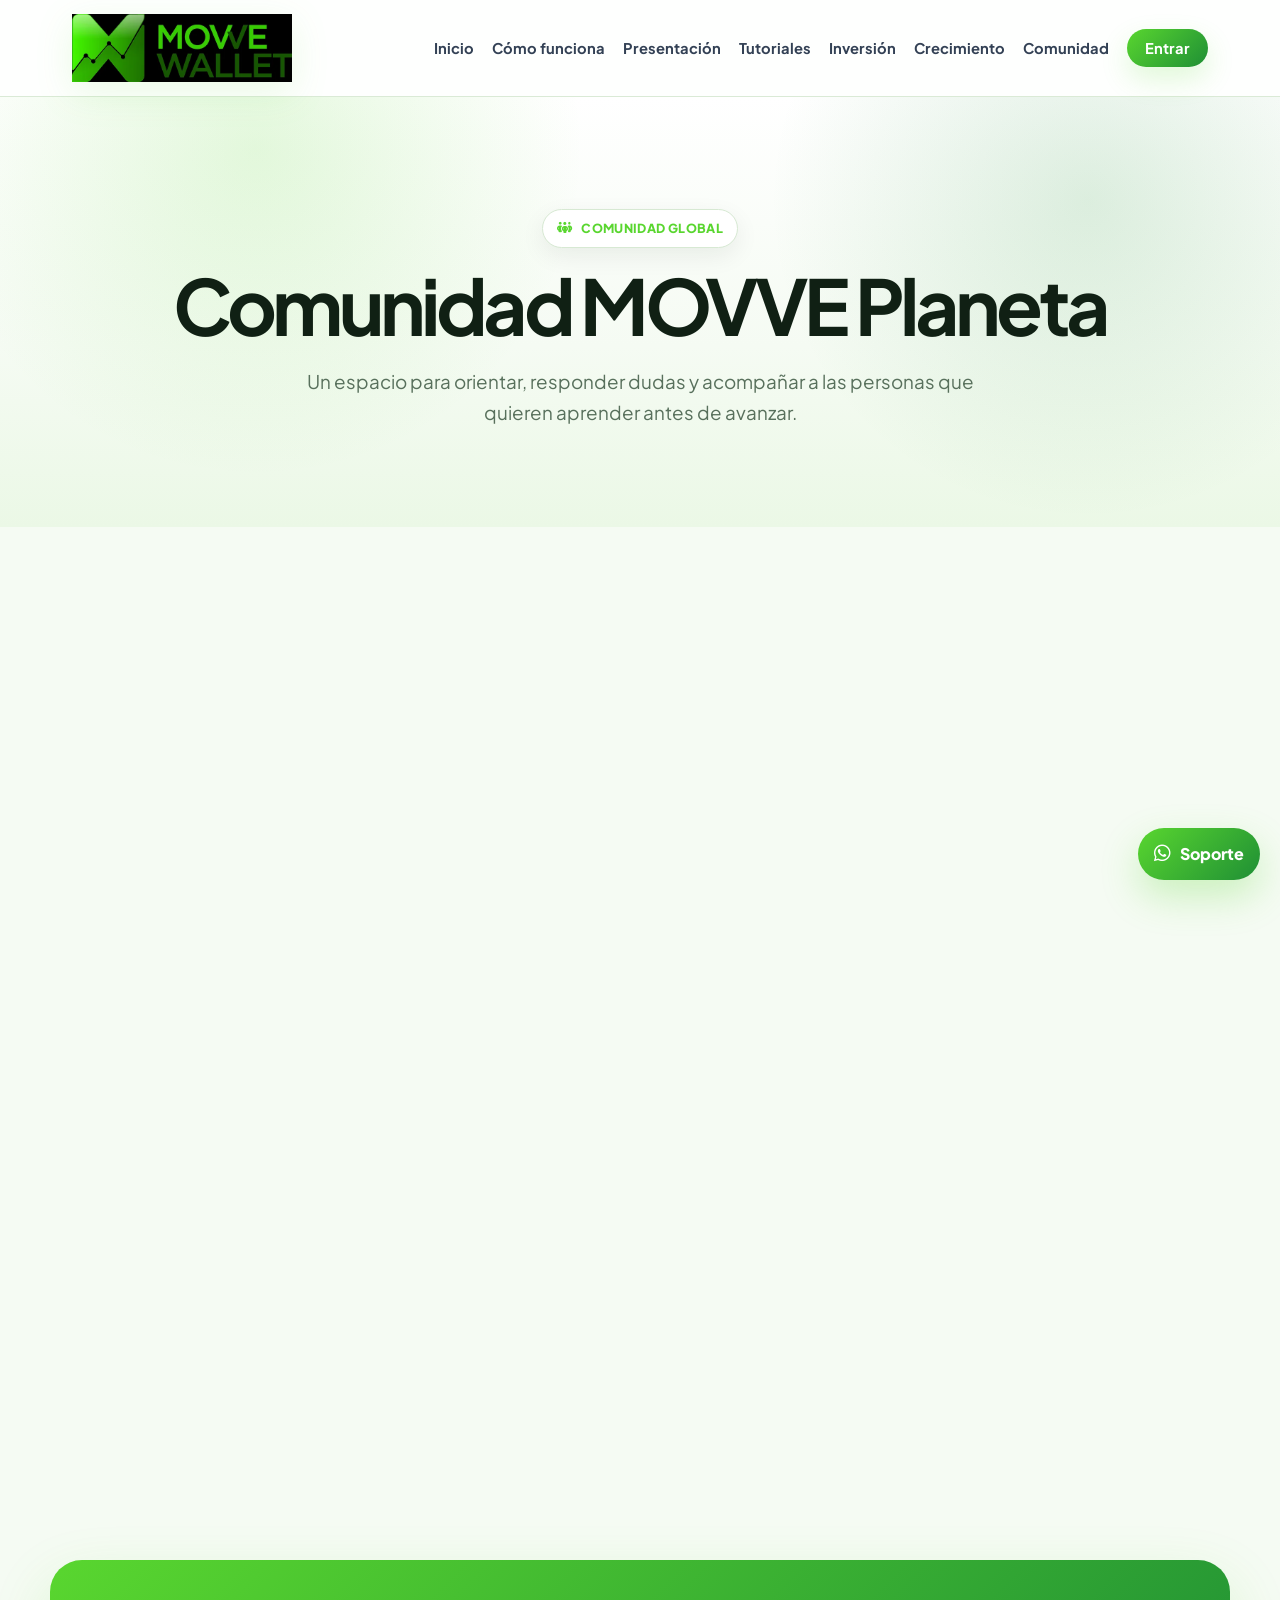
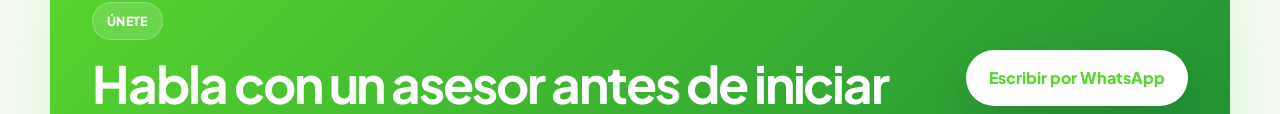
==== commit ff522b3d: "Add files via upload" ====
--- a/comunidad.html
+++ b/comunidad.html
@@ -15,9 +15,9 @@
 <meta name="keywords" content="comunidad Movve Wallet, liderazgo Movve Wallet, Movve Wallet Colombia, Movve Wallet República Dominicana">
 <meta name="author" content="Movve Wallet Guía LATAM">
 <meta name="robots" content="index, follow">
-<link rel="canonical" href="https://movveplaneta.site/comunidad">
+<link rel="canonical" href="https://movveplaneta.site/comunidad.html">
 <meta property="og:type" content="website">
-<meta property="og:url" content="https://movveplaneta.site/comunidad">
+<meta property="og:url" content="https://movveplaneta.site/comunidad.html">
 <meta property="og:title" content="Comunidad Movve Wallet | Soporte, liderazgo y crecimiento en LATAM">
 <meta property="og:description" content="Conoce la comunidad de Movve Wallet, el soporte, el liderazgo y el crecimiento colectivo dentro del ecosistema. Dirigido a usuarios de Colombia, República Dominicana y LATAM.">
 <meta property="og:image" content="https://movveplaneta.site/og-image.png">
@@ -95,7 +95,7 @@
         <img loading="lazy" decoding="async" class="brand-logo brand-logo-footer" src="assets/branding/movve-wallet-logo-full.webp" alt="Movve Wallet">
       </a>
       <p>Guía educativa enfocada en Movve Wallet para aprender, registrarte y avanzar paso a paso desde Colombia, República Dominicana y LATAM.</p>
-      <p class="tiny">Contenido informativo. No constituye asesoría financiera. Toda inversión tiene riesgo.</p>
+      <p class="tiny">Guía educativa independiente. No somos la página oficial. No constituye asesoría financiera. Toda inversión o participación implica riesgo.</p>
     </div>
     <div>
       <h3>Guías</h3>
--- a/styles.css
+++ b/styles.css
@@ -1 +1,24 @@
-:root{--primary:#59d62f;--primary-2:#1f8f35;--sky:#a7f359;--ink:#102014;--muted:#58705c;--soft:#f5fbf3;--soft-2:#ebf8e6;--card:#ffffff;--line:#d7e9d3;--cream:#fbfff8;--shadow-sm:0 8px 24px rgba(16,32,20,.07);--shadow-md:0 18px 50px rgba(16,32,20,.12);--radius:24px;--radius-sm:16px;--max:1180px;--transition:all .28s ease}*{box-sizing:border-box;margin:0;padding:0}html{scroll-behavior:smooth}body{font-family:'Plus Jakarta Sans',Inter,system-ui,sans-serif;background:var(--soft);color:var(--ink);line-height:1.65;overflow-x:hidden}a{color:inherit;text-decoration:none}img{max-width:100%;display:block}.navbar{position:sticky;top:0;z-index:1000;background:rgba(255,255,255,.88);backdrop-filter:blur(18px);border-bottom:1px solid rgba(215,233,211,.92);transition:var(--transition)}.navbar.scrolled{box-shadow:var(--shadow-sm)}.nav-container{max-width:var(--max);margin:auto;display:flex;align-items:center;justify-content:space-between;padding:14px 22px;gap:18px}.brand{display:inline-flex;align-items:center;gap:10px;font-weight:800;letter-spacing:.4px;color:var(--ink)}.brand-logo{display:block;height:auto;max-width:100%}.brand-logo-nav{width:220px;filter:drop-shadow(0 10px 18px rgba(89,214,47,.12))}.brand-logo-footer{width:240px;filter:drop-shadow(0 10px 18px rgba(89,214,47,.10))}.hero-logo{width:min(320px,78vw);margin:0 0 14px;filter:drop-shadow(0 18px 35px rgba(89,214,47,.12))}.brand-mark{width:42px;height:42px;border-radius:14px;background:linear-gradient(135deg,var(--primary),var(--primary-2));display:grid;place-items:center;color:#fff;box-shadow:0 12px 28px rgba(89,214,47,.28);font-size:.85rem}.brand-text{font-size:1rem;white-space:nowrap}.nav-menu{display:flex;align-items:center;gap:20px;list-style:none}.nav-menu a{font-size:.92rem;font-weight:700;color:#334155;transition:var(--transition)}.nav-menu a:hover{color:var(--primary)}.nav-btn{background:linear-gradient(135deg,var(--primary),var(--primary-2));color:#fff!important;padding:10px 18px;border-radius:999px;box-shadow:0 12px 28px rgba(89,214,47,.22)}.menu-toggle{display:none;background:transparent;border:0;cursor:pointer;gap:5px;flex-direction:column}.menu-toggle span{display:block;width:27px;height:3px;border-radius:999px;background:var(--ink);transition:var(--transition)}.hero,.page-hero{position:relative;isolation:isolate;padding:112px 22px 90px;overflow:hidden}.hero-soft{min-height:710px;display:grid;align-items:center}.hero::before,.page-hero::before{content:"";position:absolute;inset:0;background:radial-gradient(circle at 20% 12%,rgba(89,214,47,.16),transparent 30%),radial-gradient(circle at 85% 24%,rgba(31,143,53,.14),transparent 28%),linear-gradient(180deg,#ffffff 0%,#f5fbf3 58%,#ebf8e6 100%);z-index:-3}.hero-shape{position:absolute;border-radius:50%;filter:blur(1px);opacity:.7;z-index:-2}.shape-one{width:360px;height:360px;background:rgba(89,214,47,.12);right:-100px;top:130px}.shape-two{width:260px;height:260px;background:rgba(31,143,53,.10);left:-80px;bottom:70px}.split,.split-section{max-width:var(--max);margin:auto;display:grid;grid-template-columns:1.05fr .95fr;gap:54px;align-items:center}.hero-copy h1,.page-hero h1{font-size:clamp(2.55rem,6vw,5rem);line-height:1.02;letter-spacing:-.06em;margin:18px 0 22px;color:var(--ink)}.hero-copy h1 span,.page-hero h1 span,.section-heading h2 span{color:var(--primary)}.hero-lead,.page-hero p{font-size:1.18rem;color:var(--muted);max-width:720px}.eyebrow{display:inline-flex;align-items:center;gap:8px;background:#fff;border:1px solid var(--line);box-shadow:var(--shadow-sm);color:var(--primary);font-weight:800;letter-spacing:.03em;text-transform:uppercase;font-size:.78rem;border-radius:999px;padding:8px 14px}.hero-actions{display:flex;gap:14px;flex-wrap:wrap;margin-top:30px}.center{justify-content:center}.btn{display:inline-flex;align-items:center;justify-content:center;gap:10px;border-radius:999px;padding:14px 22px;font-weight:800;transition:var(--transition);border:1px solid transparent}.btn:hover{transform:translateY(-3px)}.btn-primary{background:linear-gradient(135deg,var(--primary),var(--primary-2));color:#fff;box-shadow:0 16px 34px rgba(89,214,47,.22)}.btn-light{background:#fff;border-color:var(--line);color:var(--ink);box-shadow:var(--shadow-sm)}.btn-white{background:#fff;color:var(--primary);box-shadow:0 18px 44px rgba(15,23,42,.14)}.trust-row{display:flex;gap:16px;flex-wrap:wrap;margin-top:24px;color:var(--muted);font-weight:700;font-size:.92rem}.trust-row i{color:var(--primary)}.glass-card{background:rgba(255,255,255,.82);border:1px solid rgba(219,228,240,.9);box-shadow:var(--shadow-md);backdrop-filter:blur(18px);border-radius:var(--radius)}.hero-panel{padding:28px}.panel-header{display:flex;justify-content:space-between;align-items:center;border-bottom:1px solid var(--line);padding-bottom:18px;margin-bottom:18px}.panel-header span{color:var(--muted);font-weight:700}.panel-header strong{color:var(--primary)}.timeline{list-style:none;display:grid;gap:16px;counter-reset:step}.timeline li{position:relative;padding-left:48px}.timeline li::before{counter-increment:step;content:counter(step);position:absolute;left:0;top:0;width:34px;height:34px;border-radius:12px;background:var(--soft-2);color:var(--primary);display:grid;place-items:center;font-weight:800}.timeline strong{display:block}.timeline span{color:var(--muted);font-size:.95rem}.section{max-width:var(--max);margin:auto;padding:88px 22px}.section.tinted{max-width:none;background:linear-gradient(180deg,#ebf8e6,#f5fbf3);padding-left:22px;padding-right:22px}.section.tinted>.section-heading,.section.tinted>.company-grid{max-width:var(--max);margin-left:auto;margin-right:auto}.section-heading{text-align:center;max-width:760px;margin:0 auto 42px}.section-heading h2,.split-section h2,.cta-band h2,.notice-card h2{font-size:clamp(2rem,4vw,3.35rem);line-height:1.08;letter-spacing:-.04em;margin:16px 0;color:var(--ink)}.section-heading p,.split-section p,.cta-band p,.notice-card p{color:var(--muted);font-size:1.05rem}.feature-grid{display:grid;grid-template-columns:repeat(4,1fr);gap:20px}.feature-grid.six{grid-template-columns:repeat(3,1fr)}.feature-grid.mini{grid-template-columns:repeat(2,1fr)}.feature-card,.info-card,.company-card,.video-card{background:var(--card);border:1px solid var(--line);border-radius:var(--radius);padding:26px;box-shadow:var(--shadow-sm);transition:var(--transition);position:relative;overflow:hidden}.feature-card::after,.info-card::after,.company-card::after,.video-card::after{content:"";position:absolute;inset:auto 0 0 0;height:4px;background:linear-gradient(90deg,var(--primary),var(--primary-2));transform:scaleX(0);transform-origin:left;transition:var(--transition)}.feature-card:hover,.info-card:hover,.company-card:hover,.video-card:hover{transform:translateY(-8px);box-shadow:var(--shadow-md);border-color:#b9ddb0}.feature-card:hover::after,.info-card:hover::after,.company-card:hover::after,.video-card:hover::after{transform:scaleX(1)}.feature-card i,.info-card i{width:52px;height:52px;border-radius:18px;background:var(--soft-2);display:grid;place-items:center;color:var(--primary);font-size:1.25rem;margin-bottom:18px}.feature-card h3,.info-card h3,.company-card h3,.video-card h3{font-size:1.18rem;margin-bottom:8px}.feature-card p,.info-card p,.company-card p,.video-card p{color:var(--muted);font-size:.96rem}.company-grid{display:grid;grid-template-columns:repeat(3,1fr);gap:22px}.company-card span{width:56px;height:56px;border-radius:20px;display:grid;place-items:center;background:linear-gradient(135deg,var(--primary),var(--primary-2));color:#fff;font-weight:900;margin-bottom:18px}.steps-card{display:grid;gap:14px;background:#fff;border:1px solid var(--line);border-radius:var(--radius);padding:22px;box-shadow:var(--shadow-sm)}.step{display:flex;gap:16px;align-items:center;padding:18px;border-radius:18px;background:var(--soft);border:1px solid var(--line)}.step b{color:var(--primary);min-width:50px}.step span{font-weight:700}.link-step{transition:var(--transition)}.link-step:hover{background:var(--soft-2);transform:translateX(4px)}.cta-band{max-width:var(--max);margin:30px auto 90px;padding:42px;border-radius:32px;background:linear-gradient(135deg,var(--primary),var(--primary-2));color:#fff;display:flex;justify-content:space-between;align-items:center;gap:24px;box-shadow:0 24px 60px rgba(89,214,47,.22)}.cta-band .eyebrow{background:rgba(255,255,255,.14);border-color:rgba(255,255,255,.22);box-shadow:none;color:#fff}.cta-band h2,.cta-band p{color:#fff}.page-hero{text-align:center;min-height:430px}.page-hero.compact{min-height:360px}.page-hero p{margin:auto}.video-grid{display:grid;grid-template-columns:repeat(3,1fr);gap:22px}.video-thumb{height:170px;border-radius:20px;background:linear-gradient(135deg,#edfbe8,#d5f7c6);display:grid;place-items:center;margin-bottom:18px}.video-thumb i{width:62px;height:62px;border-radius:50%;background:#fff;color:var(--primary);display:grid;place-items:center;box-shadow:var(--shadow-sm)}.notice-card{max-width:var(--max);margin:0 auto 90px;background:#f3fff0;border:1px solid #caefc0;border-radius:var(--radius);padding:34px;display:flex;gap:22px;align-items:flex-start}.notice-card i{font-size:2rem;color:#1f8f35}.footer{background:#ffffff;border-top:1px solid var(--line);padding:58px 22px 26px}.footer-grid{max-width:var(--max);margin:auto;display:grid;grid-template-columns:2fr 1fr 1fr 1fr;gap:34px}.footer h3{font-size:1rem;margin-bottom:12px}.footer a{display:block;color:var(--muted);font-weight:700;margin:8px 0}.footer a:hover{color:var(--primary)}.footer p{color:var(--muted);max-width:420px}.footer-brand{margin-bottom:18px}.tiny{font-size:.85rem;margin-top:12px}.footer-bottom{max-width:var(--max);margin:32px auto 0;padding-top:20px;border-top:1px solid var(--line);color:var(--muted);font-size:.9rem}.floating-wa{position:fixed;right:20px;bottom:20px;z-index:999;display:inline-flex;align-items:center;gap:9px;background:linear-gradient(135deg,var(--primary),var(--primary-2));color:#fff;border-radius:999px;padding:13px 16px;font-weight:900;box-shadow:0 16px 38px rgba(89,214,47,.28)}.floating-wa i{font-size:1.2rem}@media(max-width:1050px){.nav-menu{gap:13px}.feature-grid,.feature-grid.six{grid-template-columns:repeat(2,1fr)}.video-grid{grid-template-columns:repeat(2,1fr)}}@media(max-width:860px){.brand-logo-nav{width:170px}.menu-toggle{display:flex}.nav-menu{position:absolute;left:18px;right:18px;top:76px;background:#fff;border:1px solid var(--line);border-radius:22px;box-shadow:var(--shadow-md);padding:18px;display:grid;gap:14px;opacity:0;visibility:hidden;transform:translateY(-10px)}.nav-menu.active{opacity:1;visibility:visible;transform:translateY(0)}.nav-menu a{display:block;padding:10px 6px}.split,.split-section{grid-template-columns:1fr}.hero-soft{min-height:auto}.hero,.page-hero{padding-top:82px}.company-grid,.footer-grid{grid-template-columns:1fr}.cta-band{margin-left:22px;margin-right:22px;flex-direction:column;align-items:flex-start}.floating-wa span{display:none}}@media(max-width:620px){.brand-logo-nav{width:150px}.brand-logo-footer{width:210px}.hero-logo{width:min(250px,82vw)}.brand-text{font-size:.88rem}.feature-grid,.feature-grid.six,.feature-grid.mini,.video-grid{grid-template-columns:1fr}.hero-copy h1,.page-hero h1{font-size:2.55rem}.section{padding:64px 18px}.hero-actions{width:100%}.btn{width:100%}.trust-row{display:grid}.page-hero{min-height:auto}.notice-card{margin-left:18px;margin-right:18px;flex-direction:column}.footer{padding-bottom:80px}}.section-carousel{padding-top:34px}.carousel-shell{position:relative;max-width:var(--max);margin:0 auto;padding:0 76px}.carousel-viewport{position:relative;min-height:840px;overflow:visible;perspective:1800px;perspective-origin:center center}.carousel-track{position:relative;height:100%;transform-style:preserve-3d}.carousel-slide{position:absolute;left:50%;top:0;width:min(380px,72vw);padding:0;opacity:0;pointer-events:none;transform-style:preserve-3d;transition:transform .78s cubic-bezier(.22,.61,.36,1),opacity .6s ease,filter .7s ease;will-change:transform,opacity}.carousel-slide.is-active{opacity:1;z-index:7;pointer-events:auto;transform:translate3d(-50%,0,0) rotateY(0deg) scale(1);filter:blur(0)}.carousel-slide.is-prev{opacity:.82;z-index:6;pointer-events:auto;transform:translate3d(calc(-50% - 255px),46px,-210px) rotateY(34deg) scale(.88);filter:blur(.2px)}.carousel-slide.is-next{opacity:.82;z-index:6;pointer-events:auto;transform:translate3d(calc(-50% + 255px),46px,-210px) rotateY(-34deg) scale(.88);filter:blur(.2px)}.carousel-slide.is-prev-2{opacity:.42;z-index:5;transform:translate3d(calc(-50% - 455px),98px,-420px) rotateY(42deg) scale(.72);filter:blur(.8px)}.carousel-slide.is-next-2{opacity:.42;z-index:5;transform:translate3d(calc(-50% + 455px),98px,-420px) rotateY(-42deg) scale(.72);filter:blur(.8px)}.carousel-slide.is-hidden-left{opacity:0;z-index:1;transform:translate3d(calc(-50% - 650px),140px,-580px) rotateY(48deg) scale(.55)}.carousel-slide.is-hidden-right{opacity:0;z-index:1;transform:translate3d(calc(-50% + 650px),140px,-580px) rotateY(-48deg) scale(.55)}.rank-card{background:var(--card);border:1px solid rgba(215,233,211,.95);border-radius:32px;box-shadow:0 26px 70px rgba(16,32,20,.18);overflow:hidden;position:relative}.rank-card::before{content:"";position:absolute;inset:0;background:linear-gradient(180deg,rgba(255,255,255,.10),transparent 18%,transparent 78%,rgba(89,214,47,.10));pointer-events:none;z-index:1}.rank-card::after{content:"";position:absolute;inset:auto 0 0 0;height:4px;background:linear-gradient(90deg,var(--primary),var(--primary-2));opacity:.95;z-index:2}.rank-card img{width:100%;aspect-ratio:4/5;object-fit:cover;background:#09120a}.rank-caption{display:flex;justify-content:space-between;gap:16px;align-items:center;padding:18px 20px;background:linear-gradient(180deg,#fff,#f5fbf3);position:relative;z-index:2}.rank-caption strong{font-size:1.03rem;color:var(--ink)}.rank-caption span{font-size:.94rem;color:var(--muted);text-align:right}.carousel-nav{position:absolute;top:42%;transform:translateY(-50%);width:56px;height:56px;border-radius:50%;border:1px solid var(--line);background:rgba(255,255,255,.95);color:var(--primary-2);display:grid;place-items:center;box-shadow:var(--shadow-sm);cursor:pointer;transition:var(--transition);z-index:15}.carousel-nav.prev{left:0}.carousel-nav.next{right:0}.carousel-nav:hover{transform:translateY(-50%) scale(1.05);background:var(--soft-2)}.carousel-dots{display:flex;justify-content:center;flex-wrap:wrap;gap:10px;margin-top:28px}.carousel-dot{width:11px;height:11px;border-radius:999px;border:0;background:#cfe6c9;cursor:pointer;transition:var(--transition)}.carousel-dot.active{width:34px;background:linear-gradient(90deg,var(--primary),var(--primary-2))}.brand-mark{box-shadow:0 12px 28px rgba(89,214,47,.24)}.nav-btn{box-shadow:0 12px 28px rgba(89,214,47,.18)}.btn-primary{box-shadow:0 16px 34px rgba(89,214,47,.22)}.cta-band{box-shadow:0 24px 60px rgba(89,214,47,.18)}.floating-wa{box-shadow:0 16px 38px rgba(89,214,47,.28)}@media(max-width:1100px){.carousel-shell{padding:0 58px}.carousel-viewport{min-height:760px}.carousel-slide{width:min(340px,70vw)}.carousel-slide.is-prev{transform:translate3d(calc(-50% - 200px),40px,-190px) rotateY(30deg) scale(.84)}.carousel-slide.is-next{transform:translate3d(calc(-50% + 200px),40px,-190px) rotateY(-30deg) scale(.84)}.carousel-slide.is-prev-2{transform:translate3d(calc(-50% - 330px),82px,-360px) rotateY(38deg) scale(.68)}.carousel-slide.is-next-2{transform:translate3d(calc(-50% + 330px),82px,-360px) rotateY(-38deg) scale(.68)}}@media(max-width:860px){.carousel-shell{padding:0 18px}.carousel-viewport{min-height:680px}.carousel-slide{width:min(310px,78vw)}.carousel-slide.is-prev{transform:translate3d(calc(-50% - 110px),38px,-160px) rotateY(26deg) scale(.82)}.carousel-slide.is-next{transform:translate3d(calc(-50% + 110px),38px,-160px) rotateY(-26deg) scale(.82)}.carousel-slide.is-prev-2,.carousel-slide.is-next-2{opacity:0}.carousel-nav{width:48px;height:48px;top:44%}}@media(max-width:620px){.carousel-shell{padding:0}.carousel-viewport{min-height:590px}.carousel-slide{width:min(280px,82vw)}.carousel-slide.is-active{transform:translate3d(-50%,0,0) rotateY(0deg) scale(1)}.carousel-slide.is-prev{transform:translate3d(calc(-50% - 82px),34px,-130px) rotateY(22deg) scale(.84)}.carousel-slide.is-next{transform:translate3d(calc(-50% + 82px),34px,-130px) rotateY(-22deg) scale(.84)}.carousel-slide.is-prev,.carousel-slide.is-next{opacity:.58}.carousel-nav{display:none}.rank-caption{flex-direction:column;align-items:flex-start}.rank-caption span{text-align:left}}.video-grid-rich{grid-template-columns:repeat(3,1fr)}.video-card-media{cursor:pointer;text-align:left;border:1px solid var(--line);background:var(--card);font-family:inherit;color:inherit}.video-thumb-img{position:relative;border-radius:20px;overflow:hidden;aspect-ratio:16/9;margin-bottom:18px;background:#071008}.video-thumb-img img{width:100%;height:100%;object-fit:cover;transition:transform .45s ease}.video-card-media:hover .video-thumb-img img{transform:scale(1.06)}.play-badge{position:absolute;inset:auto 16px 16px auto;width:54px;height:54px;border-radius:50%;display:grid;place-items:center;background:linear-gradient(135deg,var(--primary),var(--primary-2));color:#fff;box-shadow:0 16px 40px rgba(89,214,47,.35)}.video-modal{position:fixed;inset:0;z-index:5000;display:none;align-items:center;justify-content:center;padding:22px}.video-modal.active{display:flex}.video-modal-backdrop{position:absolute;inset:0;background:rgba(3,10,5,.78);backdrop-filter:blur(10px)}.video-modal-content{position:relative;width:min(1100px,96vw);z-index:2}.video-modal-close{position:absolute;right:-10px;top:-54px;width:44px;height:44px;border:0;border-radius:50%;display:grid;place-items:center;background:#fff;color:var(--ink);cursor:pointer;box-shadow:var(--shadow-md)}.video-frame-wrap{position:relative;width:100%;aspect-ratio:16/9;border-radius:24px;overflow:hidden;background:#000;box-shadow:0 30px 90px rgba(0,0,0,.45);border:1px solid rgba(255,255,255,.16)}.video-frame-wrap iframe{width:100%;height:100%;border:0}.pdf-grid{max-width:var(--max);margin:0 auto;display:grid;grid-template-columns:repeat(2,1fr);gap:22px}.pdf-card{display:flex;gap:20px;align-items:flex-start;background:#fff;border:1px solid var(--line);border-radius:var(--radius);padding:26px;box-shadow:var(--shadow-sm);transition:var(--transition)}.pdf-card:hover{transform:translateY(-8px);box-shadow:var(--shadow-md);border-color:#b9ddb0}.pdf-icon{width:64px;height:64px;border-radius:20px;display:grid;place-items:center;color:#fff;background:linear-gradient(135deg,var(--primary),var(--primary-2));flex-shrink:0;font-size:1.35rem}.pdf-card h3{margin-bottom:6px;color:var(--ink)}.pdf-card p{color:var(--muted);margin-bottom:10px}.pdf-card span{display:inline-flex;font-weight:900;color:var(--primary-2)}.company-card-logo{display:flex;flex-direction:column;align-items:flex-start;min-height:240px}.company-logo-box{width:76px;height:76px;border-radius:22px;display:grid;place-items:center;background:#ffffff;border:1px solid var(--line);box-shadow:var(--shadow-sm);margin-bottom:18px;overflow:hidden;transition:var(--transition)}.company-logo-box img{width:100%;height:100%;object-fit:contain;padding:10px}.company-logo-box.dark{background:#191b20}.company-logo-box.yellow{background:#ffc400}.company-card-logo:hover .company-logo-box{transform:translateY(-4px) scale(1.04);box-shadow:var(--shadow-md)}@media(max-width:1050px){.video-grid-rich{grid-template-columns:repeat(2,1fr)}}@media(max-width:860px){.pdf-grid{grid-template-columns:1fr}}@media(max-width:620px){.video-grid-rich{grid-template-columns:1fr}.pdf-card{flex-direction:column}.video-modal-close{right:0;top:-58px}}.video-presentation-section{padding-top:48px}.presentation-video-card{max-width:var(--max);margin:0 auto;display:grid;grid-template-columns:1.2fr .8fr;gap:28px;align-items:center;background:#fff;border:1px solid var(--line);border-radius:34px;padding:24px;box-shadow:var(--shadow-md);overflow:hidden}.presentation-video-preview{position:relative;aspect-ratio:16/9;border-radius:26px;overflow:hidden;background:#071008}.presentation-video-preview video{width:100%;height:100%;object-fit:cover;display:block;filter:saturate(1.06) contrast(1.04)}.presentation-video-preview::after{content:"";position:absolute;inset:0;background:linear-gradient(180deg,rgba(0,0,0,.05),rgba(0,0,0,.35));pointer-events:none}.presentation-play{position:absolute;left:50%;top:50%;transform:translate(-50%,-50%);width:86px;height:86px;border-radius:50%;border:0;display:grid;place-items:center;background:linear-gradient(135deg,var(--primary),var(--primary-2));color:#fff;font-size:1.5rem;cursor:pointer;z-index:2;box-shadow:0 24px 60px rgba(89,214,47,.42);transition:var(--transition)}.presentation-play:hover{transform:translate(-50%,-50%) scale(1.08)}.presentation-video-copy{padding:18px}.presentation-video-copy h3{font-size:clamp(1.8rem,3vw,2.6rem);line-height:1.05;letter-spacing:-.04em;margin:16px 0 12px}.presentation-video-copy p{color:var(--muted);margin-bottom:22px}.local-video-modal{position:fixed;inset:0;z-index:6000;display:none;align-items:center;justify-content:center;padding:22px}.local-video-modal.active{display:flex}.local-video-backdrop{position:absolute;inset:0;background:rgba(3,10,5,.82);backdrop-filter:blur(10px)}.local-video-content{position:relative;width:min(1100px,96vw);z-index:2}.local-video-content video{width:100%;max-height:82vh;display:block;border-radius:24px;background:#000;box-shadow:0 30px 90px rgba(0,0,0,.5);border:1px solid rgba(255,255,255,.14)}.local-video-close{position:absolute;right:-10px;top:-54px;width:44px;height:44px;border:0;border-radius:50%;display:grid;place-items:center;background:#fff;color:var(--ink);cursor:pointer;box-shadow:var(--shadow-md)}@media(max-width:860px){.presentation-video-card{grid-template-columns:1fr}}@media(max-width:620px){.presentation-video-card{padding:14px;border-radius:24px}.presentation-play{width:68px;height:68px}.local-video-close{right:0;top:-58px}}:root{--fluid-section-y:clamp(52px,7vw,96px);--fluid-side:clamp(16px,4vw,32px)}html{-webkit-text-size-adjust:100%}body{min-width:320px}img,video,iframe{max-width:100%}.section{width:100%;padding-top:var(--fluid-section-y);padding-bottom:var(--fluid-section-y)}.nav-container,.split,.split-section,.section,.footer-grid,.footer-bottom,.carousel-shell,.presentation-video-card{width:100%}.navbar{min-height:70px}.nav-container{min-height:70px}.nav-menu{flex-wrap:wrap;justify-content:flex-end}.nav-menu a{white-space:nowrap}.hero-content,.split-section{min-width:0}.hero-copy,.hero-panel,.presentation-video-copy,.steps-card{min-width:0}.hero-copy h1,.page-hero h1,.section-heading h2,.split-section h2,.cta-band h2{overflow-wrap:balance}.hero-lead,.page-hero p,.section-heading p{margin-left:auto;margin-right:auto}.hero-actions .btn{min-height:52px}.feature-grid,.feature-grid.six,.feature-grid.mini,.company-grid,.video-grid,.pdf-grid{align-items:stretch}.feature-card,.info-card,.company-card,.video-card,.pdf-card{height:100%}@media(min-width:1536px){:root{--max:1280px}.hero-soft{min-height:760px}.brand-logo-nav{width:245px}.carousel-viewport{min-height:880px}}@media(min-width:1200px) and (max-width:1535px){.nav-menu{gap:18px}.hero-soft{min-height:720px}.video-grid-rich{grid-template-columns:repeat(3,1fr)}}@media(min-width:1024px) and (max-width:1199px){:root{--max:1060px}.nav-container{padding-left:18px;padding-right:18px}.brand-logo-nav{width:190px}.nav-menu{gap:12px}.nav-menu a{font-size:.84rem}.nav-btn{padding:9px 14px}.split,.split-section{gap:34px}.feature-grid{grid-template-columns:repeat(2,1fr)}.feature-grid.six{grid-template-columns:repeat(3,1fr)}.company-grid{grid-template-columns:repeat(3,1fr)}.presentation-video-card{grid-template-columns:1.1fr .9fr}.carousel-viewport{min-height:720px}}@media(min-width:768px) and (max-width:1023px){.brand-logo-nav{width:180px}.nav-container{padding:12px 20px}.nav-menu{max-height:calc(100vh - 92px);overflow:auto}.hero,.page-hero{padding:84px 22px 70px}.hero-soft{min-height:auto}.split,.split-section{grid-template-columns:1fr;gap:34px}.hero-copy{text-align:center}.hero-logo{margin-left:auto;margin-right:auto}.hero-actions,.trust-row{justify-content:center}.hero-panel{max-width:640px;margin:auto}.feature-grid,.feature-grid.six,.video-grid,.video-grid-rich{grid-template-columns:repeat(2,1fr)}.feature-grid.mini,.company-grid,.pdf-grid{grid-template-columns:repeat(2,1fr)}.presentation-video-card{grid-template-columns:1fr}.carousel-shell{padding:0 28px}.carousel-viewport{min-height:700px}.carousel-slide{width:min(330px,62vw)}.cta-band{flex-direction:column;align-items:flex-start}.footer-grid{grid-template-columns:1.4fr 1fr 1fr}}@media(min-width:481px) and (max-width:767px){.brand-logo-nav{width:168px}.nav-container{padding:10px 16px}.nav-menu{left:12px;right:12px;top:72px;max-height:calc(100vh - 88px);overflow:auto}.hero,.page-hero{padding:76px 18px 56px}.hero-copy{text-align:center}.hero-logo{width:min(260px,76vw);margin-left:auto;margin-right:auto}.hero-copy h1,.page-hero h1{font-size:clamp(2.15rem,8.5vw,3rem);letter-spacing:-.045em}.section-heading h2,.split-section h2,.cta-band h2{font-size:clamp(1.9rem,7.5vw,2.65rem)}.hero-lead,.page-hero p,.section-heading p{font-size:1rem}.hero-actions{justify-content:center}.hero-actions .btn{width:100%}.trust-row{justify-content:center}.split,.split-section{grid-template-columns:1fr;gap:28px}.feature-grid,.feature-grid.six,.feature-grid.mini,.company-grid,.video-grid,.video-grid-rich,.pdf-grid,.footer-grid{grid-template-columns:1fr}.feature-card,.info-card,.company-card,.video-card,.pdf-card{padding:22px}.presentation-video-card{grid-template-columns:1fr;padding:16px;border-radius:24px}.presentation-video-copy{padding:8px}.carousel-shell{padding:0}.carousel-viewport{min-height:610px;overflow:hidden}.carousel-slide{width:min(300px,82vw)}.carousel-dots{gap:8px}.cta-band{margin:24px 16px 72px;padding:28px;border-radius:24px}.footer{padding-left:18px;padding-right:18px}}@media(max-width:480px){:root{--fluid-side:14px}body{font-size:15.5px}.navbar{min-height:64px}.nav-container{min-height:64px;padding:9px 14px}.brand-logo-nav{width:140px}.menu-toggle span{width:25px;height:3px}.nav-menu{left:10px;right:10px;top:68px;padding:14px;border-radius:18px;max-height:calc(100vh - 82px);overflow:auto}.nav-menu a{font-size:.95rem;padding:9px 4px}.nav-btn{text-align:center}.hero,.page-hero{padding:70px 14px 48px}.page-hero{min-height:auto}.hero-logo{width:min(230px,78vw);margin-left:auto;margin-right:auto}.hero-copy{text-align:center}.hero-copy h1,.page-hero h1{font-size:clamp(2rem,10vw,2.62rem);line-height:1.04;letter-spacing:-.04em}.section-heading h2,.split-section h2,.cta-band h2,.notice-card h2{font-size:clamp(1.75rem,8.5vw,2.25rem);line-height:1.1}.eyebrow{font-size:.68rem;padding:7px 11px}.hero-lead,.page-hero p,.section-heading p,.split-section p,.cta-band p{font-size:.98rem}.hero-actions{width:100%;gap:10px}.btn{width:100%;padding:13px 16px;min-height:50px}.trust-row{display:grid;gap:10px;justify-content:center;text-align:left}.split,.split-section{grid-template-columns:1fr;gap:24px}.section{padding-left:14px;padding-right:14px}.section.tinted{padding-left:14px;padding-right:14px}.feature-grid,.feature-grid.six,.feature-grid.mini,.company-grid,.video-grid,.video-grid-rich,.pdf-grid,.footer-grid{grid-template-columns:1fr;gap:16px}.feature-card,.info-card,.company-card,.video-card,.pdf-card,.steps-card,.hero-panel{padding:18px;border-radius:20px}.timeline li{padding-left:42px}.timeline li::before{width:30px;height:30px;border-radius:10px}.step{align-items:flex-start;padding:15px}.step b{min-width:42px}.company-logo-box{width:68px;height:68px;border-radius:18px}.video-thumb-img,.presentation-video-preview{border-radius:18px}.play-badge{width:46px;height:46px;right:12px;bottom:12px}.pdf-card{flex-direction:column}.pdf-icon{width:56px;height:56px;border-radius:18px}.presentation-video-card{grid-template-columns:1fr;padding:12px;border-radius:22px;gap:14px}.presentation-video-copy{padding:8px}.presentation-play{width:64px;height:64px}.local-video-content,.video-modal-content{width:96vw}.local-video-close,.video-modal-close{right:0;top:-52px}.carousel-shell{padding:0}.carousel-viewport{min-height:560px;overflow:hidden}.carousel-slide{width:min(260px,82vw)}.carousel-slide.is-prev{transform:translate3d(calc(-50% - 70px),28px,-120px) rotateY(20deg) scale(.82)}.carousel-slide.is-next{transform:translate3d(calc(-50% + 70px),28px,-120px) rotateY(-20deg) scale(.82)}.rank-caption{padding:14px}.rank-caption strong{font-size:.98rem}.rank-caption span{font-size:.86rem}.carousel-dots{margin-top:16px;gap:7px}.carousel-dot{width:9px;height:9px}.carousel-dot.active{width:28px}.cta-band{margin:20px 14px 64px;padding:24px 18px;border-radius:22px}.footer{padding:44px 16px 86px}.brand-logo-footer{width:200px}}@media(max-width:360px){.brand-logo-nav{width:122px}.nav-container{padding-left:10px;padding-right:10px}.hero,.page-hero{padding-left:12px;padding-right:12px}.hero-copy h1,.page-hero h1{font-size:1.92rem}.section-heading h2,.split-section h2,.cta-band h2{font-size:1.65rem}.section{padding-left:12px;padding-right:12px}.feature-card,.info-card,.company-card,.video-card,.pdf-card,.steps-card,.hero-panel{padding:16px}.carousel-viewport{min-height:520px}.carousel-slide{width:min(238px,84vw)}.floating-wa{right:12px;bottom:12px;width:48px;height:48px;padding:0;justify-content:center}.floating-wa span{display:none}}@media(hover:none){.btn:hover,.feature-card:hover,.info-card:hover,.company-card:hover,.video-card:hover,.pdf-card:hover{transform:none}}@media(max-height:520px) and (orientation:landscape){.hero,.page-hero{padding-top:62px;padding-bottom:34px}.nav-menu{max-height:calc(100vh - 72px)}.local-video-content video{max-height:78vh}}.youtube-fallback{text-align:center;margin-top:14px}.youtube-fallback a{display:inline-flex;align-items:center;justify-content:center;color:#fff;font-weight:800;text-decoration:underline;text-underline-offset:4px}img{height:auto}.section:not(:first-child),.section-carousel,.footer{content-visibility:auto;contain-intrinsic-size:1px 900px}.video-thumb-img img,.rank-card img,.presentation-video-preview video{will-change:auto}@media(max-width:480px){.hero::before,.page-hero::before{background:linear-gradient(180deg,#ffffff 0%,#f5fbf3 58%,#ebf8e6 100%)}.hero-shape{display:none}}+:root{--primary:#59d62f;--primary-2:#1f8f35;--sky:#a7f359;--ink:#102014;--muted:#58705c;--soft:#f5fbf3;--soft-2:#ebf8e6;--card:#ffffff;--line:#d7e9d3;--cream:#fbfff8;--shadow-sm:0 8px 24px rgba(16,32,20,.07);--shadow-md:0 18px 50px rgba(16,32,20,.12);--radius:24px;--radius-sm:16px;--max:1180px;--transition:all .28s ease}*{box-sizing:border-box;margin:0;padding:0}html{scroll-behavior:smooth}body{font-family:'Plus Jakarta Sans',Inter,system-ui,sans-serif;background:var(--soft);color:var(--ink);line-height:1.65;overflow-x:hidden}a{color:inherit;text-decoration:none}img{max-width:100%;display:block}.navbar{position:sticky;top:0;z-index:1000;background:rgba(255,255,255,.88);backdrop-filter:blur(18px);border-bottom:1px solid rgba(215,233,211,.92);transition:var(--transition)}.navbar.scrolled{box-shadow:var(--shadow-sm)}.nav-container{max-width:var(--max);margin:auto;display:flex;align-items:center;justify-content:space-between;padding:14px 22px;gap:18px}.brand{display:inline-flex;align-items:center;gap:10px;font-weight:800;letter-spacing:.4px;color:var(--ink)}.brand-logo{display:block;height:auto;max-width:100%}.brand-logo-nav{width:220px;filter:drop-shadow(0 10px 18px rgba(89,214,47,.12))}.brand-logo-footer{width:240px;filter:drop-shadow(0 10px 18px rgba(89,214,47,.10))}.hero-logo{width:min(320px,78vw);margin:0 0 14px;filter:drop-shadow(0 18px 35px rgba(89,214,47,.12))}.brand-mark{width:42px;height:42px;border-radius:14px;background:linear-gradient(135deg,var(--primary),var(--primary-2));display:grid;place-items:center;color:#fff;box-shadow:0 12px 28px rgba(89,214,47,.28);font-size:.85rem}.brand-text{font-size:1rem;white-space:nowrap}.nav-menu{display:flex;align-items:center;gap:20px;list-style:none}.nav-menu a{font-size:.92rem;font-weight:700;color:#334155;transition:var(--transition)}.nav-menu a:hover{color:var(--primary)}.nav-btn{background:linear-gradient(135deg,var(--primary),var(--primary-2));color:#fff!important;padding:10px 18px;border-radius:999px;box-shadow:0 12px 28px rgba(89,214,47,.22)}.menu-toggle{display:none;background:transparent;border:0;cursor:pointer;gap:5px;flex-direction:column}.menu-toggle span{display:block;width:27px;height:3px;border-radius:999px;background:var(--ink);transition:var(--transition)}.hero,.page-hero{position:relative;isolation:isolate;padding:112px 22px 90px;overflow:hidden}.hero-soft{min-height:710px;display:grid;align-items:center}.hero::before,.page-hero::before{content:"";position:absolute;inset:0;background:radial-gradient(circle at 20% 12%,rgba(89,214,47,.16),transparent 30%),radial-gradient(circle at 85% 24%,rgba(31,143,53,.14),transparent 28%),linear-gradient(180deg,#ffffff 0%,#f5fbf3 58%,#ebf8e6 100%);z-index:-3}.hero-shape{position:absolute;border-radius:50%;filter:blur(1px);opacity:.7;z-index:-2}.shape-one{width:360px;height:360px;background:rgba(89,214,47,.12);right:-100px;top:130px}.shape-two{width:260px;height:260px;background:rgba(31,143,53,.10);left:-80px;bottom:70px}.split,.split-section{max-width:var(--max);margin:auto;display:grid;grid-template-columns:1.05fr .95fr;gap:54px;align-items:center}.hero-copy h1,.page-hero h1{font-size:clamp(2.55rem,6vw,5rem);line-height:1.02;letter-spacing:-.06em;margin:18px 0 22px;color:var(--ink)}.hero-copy h1 span,.page-hero h1 span,.section-heading h2 span{color:var(--primary)}.hero-lead,.page-hero p{font-size:1.18rem;color:var(--muted);max-width:720px}.eyebrow{display:inline-flex;align-items:center;gap:8px;background:#fff;border:1px solid var(--line);box-shadow:var(--shadow-sm);color:var(--primary);font-weight:800;letter-spacing:.03em;text-transform:uppercase;font-size:.78rem;border-radius:999px;padding:8px 14px}.hero-actions{display:flex;gap:14px;flex-wrap:wrap;margin-top:30px}.center{justify-content:center}.btn{display:inline-flex;align-items:center;justify-content:center;gap:10px;border-radius:999px;padding:14px 22px;font-weight:800;transition:var(--transition);border:1px solid transparent}.btn:hover{transform:translateY(-3px)}.btn-primary{background:linear-gradient(135deg,var(--primary),var(--primary-2));color:#fff;box-shadow:0 16px 34px rgba(89,214,47,.22)}.btn-light{background:#fff;border-color:var(--line);color:var(--ink);box-shadow:var(--shadow-sm)}.btn-white{background:#fff;color:var(--primary);box-shadow:0 18px 44px rgba(15,23,42,.14)}.trust-row{display:flex;gap:16px;flex-wrap:wrap;margin-top:24px;color:var(--muted);font-weight:700;font-size:.92rem}.trust-row i{color:var(--primary)}.glass-card{background:rgba(255,255,255,.82);border:1px solid rgba(219,228,240,.9);box-shadow:var(--shadow-md);backdrop-filter:blur(18px);border-radius:var(--radius)}.hero-panel{padding:28px}.panel-header{display:flex;justify-content:space-between;align-items:center;border-bottom:1px solid var(--line);padding-bottom:18px;margin-bottom:18px}.panel-header span{color:var(--muted);font-weight:700}.panel-header strong{color:var(--primary)}.timeline{list-style:none;display:grid;gap:16px;counter-reset:step}.timeline li{position:relative;padding-left:48px}.timeline li::before{counter-increment:step;content:counter(step);position:absolute;left:0;top:0;width:34px;height:34px;border-radius:12px;background:var(--soft-2);color:var(--primary);display:grid;place-items:center;font-weight:800}.timeline strong{display:block}.timeline span{color:var(--muted);font-size:.95rem}.section{max-width:var(--max);margin:auto;padding:88px 22px}.section.tinted{max-width:none;background:linear-gradient(180deg,#ebf8e6,#f5fbf3);padding-left:22px;padding-right:22px}.section.tinted>.section-heading,.section.tinted>.company-grid{max-width:var(--max);margin-left:auto;margin-right:auto}.section-heading{text-align:center;max-width:760px;margin:0 auto 42px}.section-heading h2,.split-section h2,.cta-band h2,.notice-card h2{font-size:clamp(2rem,4vw,3.35rem);line-height:1.08;letter-spacing:-.04em;margin:16px 0;color:var(--ink)}.section-heading p,.split-section p,.cta-band p,.notice-card p{color:var(--muted);font-size:1.05rem}.feature-grid{display:grid;grid-template-columns:repeat(4,1fr);gap:20px}.feature-grid.six{grid-template-columns:repeat(3,1fr)}.feature-grid.mini{grid-template-columns:repeat(2,1fr)}.feature-card,.info-card,.company-card,.video-card{background:var(--card);border:1px solid var(--line);border-radius:var(--radius);padding:26px;box-shadow:var(--shadow-sm);transition:var(--transition);position:relative;overflow:hidden}.feature-card::after,.info-card::after,.company-card::after,.video-card::after{content:"";position:absolute;inset:auto 0 0 0;height:4px;background:linear-gradient(90deg,var(--primary),var(--primary-2));transform:scaleX(0);transform-origin:left;transition:var(--transition)}.feature-card:hover,.info-card:hover,.company-card:hover,.video-card:hover{transform:translateY(-8px);box-shadow:var(--shadow-md);border-color:#b9ddb0}.feature-card:hover::after,.info-card:hover::after,.company-card:hover::after,.video-card:hover::after{transform:scaleX(1)}.feature-card i,.info-card i{width:52px;height:52px;border-radius:18px;background:var(--soft-2);display:grid;place-items:center;color:var(--primary);font-size:1.25rem;margin-bottom:18px}.feature-card h3,.info-card h3,.company-card h3,.video-card h3{font-size:1.18rem;margin-bottom:8px}.feature-card p,.info-card p,.company-card p,.video-card p{color:var(--muted);font-size:.96rem}.company-grid{display:grid;grid-template-columns:repeat(3,1fr);gap:22px}.company-card span{width:56px;height:56px;border-radius:20px;display:grid;place-items:center;background:linear-gradient(135deg,var(--primary),var(--primary-2));color:#fff;font-weight:900;margin-bottom:18px}.steps-card{display:grid;gap:14px;background:#fff;border:1px solid var(--line);border-radius:var(--radius);padding:22px;box-shadow:var(--shadow-sm)}.step{display:flex;gap:16px;align-items:center;padding:18px;border-radius:18px;background:var(--soft);border:1px solid var(--line)}.step b{color:var(--primary);min-width:50px}.step span{font-weight:700}.link-step{transition:var(--transition)}.link-step:hover{background:var(--soft-2);transform:translateX(4px)}.cta-band{max-width:var(--max);margin:30px auto 90px;padding:42px;border-radius:32px;background:linear-gradient(135deg,var(--primary),var(--primary-2));color:#fff;display:flex;justify-content:space-between;align-items:center;gap:24px;box-shadow:0 24px 60px rgba(89,214,47,.22)}.cta-band .eyebrow{background:rgba(255,255,255,.14);border-color:rgba(255,255,255,.22);box-shadow:none;color:#fff}.cta-band h2,.cta-band p{color:#fff}.page-hero{text-align:center;min-height:430px}.page-hero.compact{min-height:360px}.page-hero p{margin:auto}.video-grid{display:grid;grid-template-columns:repeat(3,1fr);gap:22px}.video-thumb{height:170px;border-radius:20px;background:linear-gradient(135deg,#edfbe8,#d5f7c6);display:grid;place-items:center;margin-bottom:18px}.video-thumb i{width:62px;height:62px;border-radius:50%;background:#fff;color:var(--primary);display:grid;place-items:center;box-shadow:var(--shadow-sm)}.notice-card{max-width:var(--max);margin:0 auto 90px;background:#f3fff0;border:1px solid #caefc0;border-radius:var(--radius);padding:34px;display:flex;gap:22px;align-items:flex-start}.notice-card i{font-size:2rem;color:#1f8f35}.footer{background:#ffffff;border-top:1px solid var(--line);padding:58px 22px 26px}.footer-grid{max-width:var(--max);margin:auto;display:grid;grid-template-columns:2fr 1fr 1fr 1fr;gap:34px}.footer h3{font-size:1rem;margin-bottom:12px}.footer a{display:block;color:var(--muted);font-weight:700;margin:8px 0}.footer a:hover{color:var(--primary)}.footer p{color:var(--muted);max-width:420px}.footer-brand{margin-bottom:18px}.tiny{font-size:.85rem;margin-top:12px}.footer-bottom{max-width:var(--max);margin:32px auto 0;padding-top:20px;border-top:1px solid var(--line);color:var(--muted);font-size:.9rem}.floating-wa{position:fixed;right:20px;bottom:20px;z-index:999;display:inline-flex;align-items:center;gap:9px;background:linear-gradient(135deg,var(--primary),var(--primary-2));color:#fff;border-radius:999px;padding:13px 16px;font-weight:900;box-shadow:0 16px 38px rgba(89,214,47,.28)}.floating-wa i{font-size:1.2rem}@media(max-width:1050px){.nav-menu{gap:13px}.feature-grid,.feature-grid.six{grid-template-columns:repeat(2,1fr)}.video-grid{grid-template-columns:repeat(2,1fr)}}@media(max-width:860px){.brand-logo-nav{width:170px}.menu-toggle{display:flex}.nav-menu{position:absolute;left:18px;right:18px;top:76px;background:#fff;border:1px solid var(--line);border-radius:22px;box-shadow:var(--shadow-md);padding:18px;display:grid;gap:14px;opacity:0;visibility:hidden;transform:translateY(-10px)}.nav-menu.active{opacity:1;visibility:visible;transform:translateY(0)}.nav-menu a{display:block;padding:10px 6px}.split,.split-section{grid-template-columns:1fr}.hero-soft{min-height:auto}.hero,.page-hero{padding-top:82px}.company-grid,.footer-grid{grid-template-columns:1fr}.cta-band{margin-left:22px;margin-right:22px;flex-direction:column;align-items:flex-start}.floating-wa span{display:none}}@media(max-width:620px){.brand-logo-nav{width:150px}.brand-logo-footer{width:210px}.hero-logo{width:min(250px,82vw)}.brand-text{font-size:.88rem}.feature-grid,.feature-grid.six,.feature-grid.mini,.video-grid{grid-template-columns:1fr}.hero-copy h1,.page-hero h1{font-size:2.55rem}.section{padding:64px 18px}.hero-actions{width:100%}.btn{width:100%}.trust-row{display:grid}.page-hero{min-height:auto}.notice-card{margin-left:18px;margin-right:18px;flex-direction:column}.footer{padding-bottom:80px}}.section-carousel{padding-top:34px}.carousel-shell{position:relative;max-width:var(--max);margin:0 auto;padding:0 76px}.carousel-viewport{position:relative;min-height:840px;overflow:visible;perspective:1800px;perspective-origin:center center}.carousel-track{position:relative;height:100%;transform-style:preserve-3d}.carousel-slide{position:absolute;left:50%;top:0;width:min(380px,72vw);padding:0;opacity:0;pointer-events:none;transform-style:preserve-3d;transition:transform .78s cubic-bezier(.22,.61,.36,1),opacity .6s ease,filter .7s ease;will-change:transform,opacity}.carousel-slide.is-active{opacity:1;z-index:7;pointer-events:auto;transform:translate3d(-50%,0,0) rotateY(0deg) scale(1);filter:blur(0)}.carousel-slide.is-prev{opacity:.82;z-index:6;pointer-events:auto;transform:translate3d(calc(-50% - 255px),46px,-210px) rotateY(34deg) scale(.88);filter:blur(.2px)}.carousel-slide.is-next{opacity:.82;z-index:6;pointer-events:auto;transform:translate3d(calc(-50% + 255px),46px,-210px) rotateY(-34deg) scale(.88);filter:blur(.2px)}.carousel-slide.is-prev-2{opacity:.42;z-index:5;transform:translate3d(calc(-50% - 455px),98px,-420px) rotateY(42deg) scale(.72);filter:blur(.8px)}.carousel-slide.is-next-2{opacity:.42;z-index:5;transform:translate3d(calc(-50% + 455px),98px,-420px) rotateY(-42deg) scale(.72);filter:blur(.8px)}.carousel-slide.is-hidden-left{opacity:0;z-index:1;transform:translate3d(calc(-50% - 650px),140px,-580px) rotateY(48deg) scale(.55)}.carousel-slide.is-hidden-right{opacity:0;z-index:1;transform:translate3d(calc(-50% + 650px),140px,-580px) rotateY(-48deg) scale(.55)}.rank-card{background:var(--card);border:1px solid rgba(215,233,211,.95);border-radius:32px;box-shadow:0 26px 70px rgba(16,32,20,.18);overflow:hidden;position:relative}.rank-card::before{content:"";position:absolute;inset:0;background:linear-gradient(180deg,rgba(255,255,255,.10),transparent 18%,transparent 78%,rgba(89,214,47,.10));pointer-events:none;z-index:1}.rank-card::after{content:"";position:absolute;inset:auto 0 0 0;height:4px;background:linear-gradient(90deg,var(--primary),var(--primary-2));opacity:.95;z-index:2}.rank-card img{width:100%;aspect-ratio:4/5;object-fit:cover;background:#09120a}.rank-caption{display:flex;justify-content:space-between;gap:16px;align-items:center;padding:18px 20px;background:linear-gradient(180deg,#fff,#f5fbf3);position:relative;z-index:2}.rank-caption strong{font-size:1.03rem;color:var(--ink)}.rank-caption span{font-size:.94rem;color:var(--muted);text-align:right}.carousel-nav{position:absolute;top:42%;transform:translateY(-50%);width:56px;height:56px;border-radius:50%;border:1px solid var(--line);background:rgba(255,255,255,.95);color:var(--primary-2);display:grid;place-items:center;box-shadow:var(--shadow-sm);cursor:pointer;transition:var(--transition);z-index:15}.carousel-nav.prev{left:0}.carousel-nav.next{right:0}.carousel-nav:hover{transform:translateY(-50%) scale(1.05);background:var(--soft-2)}.carousel-dots{display:flex;justify-content:center;flex-wrap:wrap;gap:10px;margin-top:28px}.carousel-dot{width:11px;height:11px;border-radius:999px;border:0;background:#cfe6c9;cursor:pointer;transition:var(--transition)}.carousel-dot.active{width:34px;background:linear-gradient(90deg,var(--primary),var(--primary-2))}.brand-mark{box-shadow:0 12px 28px rgba(89,214,47,.24)}.nav-btn{box-shadow:0 12px 28px rgba(89,214,47,.18)}.btn-primary{box-shadow:0 16px 34px rgba(89,214,47,.22)}.cta-band{box-shadow:0 24px 60px rgba(89,214,47,.18)}.floating-wa{box-shadow:0 16px 38px rgba(89,214,47,.28)}@media(max-width:1100px){.carousel-shell{padding:0 58px}.carousel-viewport{min-height:760px}.carousel-slide{width:min(340px,70vw)}.carousel-slide.is-prev{transform:translate3d(calc(-50% - 200px),40px,-190px) rotateY(30deg) scale(.84)}.carousel-slide.is-next{transform:translate3d(calc(-50% + 200px),40px,-190px) rotateY(-30deg) scale(.84)}.carousel-slide.is-prev-2{transform:translate3d(calc(-50% - 330px),82px,-360px) rotateY(38deg) scale(.68)}.carousel-slide.is-next-2{transform:translate3d(calc(-50% + 330px),82px,-360px) rotateY(-38deg) scale(.68)}}@media(max-width:860px){.carousel-shell{padding:0 18px}.carousel-viewport{min-height:680px}.carousel-slide{width:min(310px,78vw)}.carousel-slide.is-prev{transform:translate3d(calc(-50% - 110px),38px,-160px) rotateY(26deg) scale(.82)}.carousel-slide.is-next{transform:translate3d(calc(-50% + 110px),38px,-160px) rotateY(-26deg) scale(.82)}.carousel-slide.is-prev-2,.carousel-slide.is-next-2{opacity:0}.carousel-nav{width:48px;height:48px;top:44%}}@media(max-width:620px){.carousel-shell{padding:0}.carousel-viewport{min-height:590px}.carousel-slide{width:min(280px,82vw)}.carousel-slide.is-active{transform:translate3d(-50%,0,0) rotateY(0deg) scale(1)}.carousel-slide.is-prev{transform:translate3d(calc(-50% - 82px),34px,-130px) rotateY(22deg) scale(.84)}.carousel-slide.is-next{transform:translate3d(calc(-50% + 82px),34px,-130px) rotateY(-22deg) scale(.84)}.carousel-slide.is-prev,.carousel-slide.is-next{opacity:.58}.carousel-nav{display:none}.rank-caption{flex-direction:column;align-items:flex-start}.rank-caption span{text-align:left}}.video-grid-rich{grid-template-columns:repeat(3,1fr)}.video-card-media{cursor:pointer;text-align:left;border:1px solid var(--line);background:var(--card);font-family:inherit;color:inherit}.video-thumb-img{position:relative;border-radius:20px;overflow:hidden;aspect-ratio:16/9;margin-bottom:18px;background:#071008}.video-thumb-img img{width:100%;height:100%;object-fit:cover;transition:transform .45s ease}.video-card-media:hover .video-thumb-img img{transform:scale(1.06)}.play-badge{position:absolute;inset:auto 16px 16px auto;width:54px;height:54px;border-radius:50%;display:grid;place-items:center;background:linear-gradient(135deg,var(--primary),var(--primary-2));color:#fff;box-shadow:0 16px 40px rgba(89,214,47,.35)}.video-modal{position:fixed;inset:0;z-index:5000;display:none;align-items:center;justify-content:center;padding:22px}.video-modal.active{display:flex}.video-modal-backdrop{position:absolute;inset:0;background:rgba(3,10,5,.78);backdrop-filter:blur(10px)}.video-modal-content{position:relative;width:min(1100px,96vw);z-index:2}.video-modal-close{position:absolute;right:-10px;top:-54px;width:44px;height:44px;border:0;border-radius:50%;display:grid;place-items:center;background:#fff;color:var(--ink);cursor:pointer;box-shadow:var(--shadow-md)}.video-frame-wrap{position:relative;width:100%;aspect-ratio:16/9;border-radius:24px;overflow:hidden;background:#000;box-shadow:0 30px 90px rgba(0,0,0,.45);border:1px solid rgba(255,255,255,.16)}.video-frame-wrap iframe{width:100%;height:100%;border:0}.pdf-grid{max-width:var(--max);margin:0 auto;display:grid;grid-template-columns:repeat(2,1fr);gap:22px}.pdf-card{display:flex;gap:20px;align-items:flex-start;background:#fff;border:1px solid var(--line);border-radius:var(--radius);padding:26px;box-shadow:var(--shadow-sm);transition:var(--transition)}.pdf-card:hover{transform:translateY(-8px);box-shadow:var(--shadow-md);border-color:#b9ddb0}.pdf-icon{width:64px;height:64px;border-radius:20px;display:grid;place-items:center;color:#fff;background:linear-gradient(135deg,var(--primary),var(--primary-2));flex-shrink:0;font-size:1.35rem}.pdf-card h3{margin-bottom:6px;color:var(--ink)}.pdf-card p{color:var(--muted);margin-bottom:10px}.pdf-card span{display:inline-flex;font-weight:900;color:var(--primary-2)}.company-card-logo{display:flex;flex-direction:column;align-items:flex-start;min-height:240px}.company-logo-box{width:76px;height:76px;border-radius:22px;display:grid;place-items:center;background:#ffffff;border:1px solid var(--line);box-shadow:var(--shadow-sm);margin-bottom:18px;overflow:hidden;transition:var(--transition)}.company-logo-box img{width:100%;height:100%;object-fit:contain;padding:10px}.company-logo-box.dark{background:#191b20}.company-logo-box.yellow{background:#ffc400}.company-card-logo:hover .company-logo-box{transform:translateY(-4px) scale(1.04);box-shadow:var(--shadow-md)}@media(max-width:1050px){.video-grid-rich{grid-template-columns:repeat(2,1fr)}}@media(max-width:860px){.pdf-grid{grid-template-columns:1fr}}@media(max-width:620px){.video-grid-rich{grid-template-columns:1fr}.pdf-card{flex-direction:column}.video-modal-close{right:0;top:-58px}}.video-presentation-section{padding-top:48px}.presentation-video-card{max-width:var(--max);margin:0 auto;display:grid;grid-template-columns:1.2fr .8fr;gap:28px;align-items:center;background:#fff;border:1px solid var(--line);border-radius:34px;padding:24px;box-shadow:var(--shadow-md);overflow:hidden}.presentation-video-preview{position:relative;aspect-ratio:16/9;border-radius:26px;overflow:hidden;background:#071008}.presentation-video-preview video{width:100%;height:100%;object-fit:cover;display:block;filter:saturate(1.06) contrast(1.04)}.presentation-video-preview::after{content:"";position:absolute;inset:0;background:linear-gradient(180deg,rgba(0,0,0,.05),rgba(0,0,0,.35));pointer-events:none}.presentation-play{position:absolute;left:50%;top:50%;transform:translate(-50%,-50%);width:86px;height:86px;border-radius:50%;border:0;display:grid;place-items:center;background:linear-gradient(135deg,var(--primary),var(--primary-2));color:#fff;font-size:1.5rem;cursor:pointer;z-index:2;box-shadow:0 24px 60px rgba(89,214,47,.42);transition:var(--transition)}.presentation-play:hover{transform:translate(-50%,-50%) scale(1.08)}.presentation-video-copy{padding:18px}.presentation-video-copy h3{font-size:clamp(1.8rem,3vw,2.6rem);line-height:1.05;letter-spacing:-.04em;margin:16px 0 12px}.presentation-video-copy p{color:var(--muted);margin-bottom:22px}.local-video-modal{position:fixed;inset:0;z-index:6000;display:none;align-items:center;justify-content:center;padding:22px}.local-video-modal.active{display:flex}.local-video-backdrop{position:absolute;inset:0;background:rgba(3,10,5,.82);backdrop-filter:blur(10px)}.local-video-content{position:relative;width:min(1100px,96vw);z-index:2}.local-video-content video{width:100%;max-height:82vh;display:block;border-radius:24px;background:#000;box-shadow:0 30px 90px rgba(0,0,0,.5);border:1px solid rgba(255,255,255,.14)}.local-video-close{position:absolute;right:-10px;top:-54px;width:44px;height:44px;border:0;border-radius:50%;display:grid;place-items:center;background:#fff;color:var(--ink);cursor:pointer;box-shadow:var(--shadow-md)}@media(max-width:860px){.presentation-video-card{grid-template-columns:1fr}}@media(max-width:620px){.presentation-video-card{padding:14px;border-radius:24px}.presentation-play{width:68px;height:68px}.local-video-close{right:0;top:-58px}}:root{--fluid-section-y:clamp(52px,7vw,96px);--fluid-side:clamp(16px,4vw,32px)}html{-webkit-text-size-adjust:100%}body{min-width:320px}img,video,iframe{max-width:100%}.section{width:100%;padding-top:var(--fluid-section-y);padding-bottom:var(--fluid-section-y)}.nav-container,.split,.split-section,.section,.footer-grid,.footer-bottom,.carousel-shell,.presentation-video-card{width:100%}.navbar{min-height:70px}.nav-container{min-height:70px}.nav-menu{flex-wrap:wrap;justify-content:flex-end}.nav-menu a{white-space:nowrap}.hero-content,.split-section{min-width:0}.hero-copy,.hero-panel,.presentation-video-copy,.steps-card{min-width:0}.hero-copy h1,.page-hero h1,.section-heading h2,.split-section h2,.cta-band h2{overflow-wrap:balance}.hero-lead,.page-hero p,.section-heading p{margin-left:auto;margin-right:auto}.hero-actions .btn{min-height:52px}.feature-grid,.feature-grid.six,.feature-grid.mini,.company-grid,.video-grid,.pdf-grid{align-items:stretch}.feature-card,.info-card,.company-card,.video-card,.pdf-card{height:100%}@media(min-width:1536px){:root{--max:1280px}.hero-soft{min-height:760px}.brand-logo-nav{width:245px}.carousel-viewport{min-height:880px}}@media(min-width:1200px) and (max-width:1535px){.nav-menu{gap:18px}.hero-soft{min-height:720px}.video-grid-rich{grid-template-columns:repeat(3,1fr)}}@media(min-width:1024px) and (max-width:1199px){:root{--max:1060px}.nav-container{padding-left:18px;padding-right:18px}.brand-logo-nav{width:190px}.nav-menu{gap:12px}.nav-menu a{font-size:.84rem}.nav-btn{padding:9px 14px}.split,.split-section{gap:34px}.feature-grid{grid-template-columns:repeat(2,1fr)}.feature-grid.six{grid-template-columns:repeat(3,1fr)}.company-grid{grid-template-columns:repeat(3,1fr)}.presentation-video-card{grid-template-columns:1.1fr .9fr}.carousel-viewport{min-height:720px}}@media(min-width:768px) and (max-width:1023px){.brand-logo-nav{width:180px}.nav-container{padding:12px 20px}.nav-menu{max-height:calc(100vh - 92px);overflow:auto}.hero,.page-hero{padding:84px 22px 70px}.hero-soft{min-height:auto}.split,.split-section{grid-template-columns:1fr;gap:34px}.hero-copy{text-align:center}.hero-logo{margin-left:auto;margin-right:auto}.hero-actions,.trust-row{justify-content:center}.hero-panel{max-width:640px;margin:auto}.feature-grid,.feature-grid.six,.video-grid,.video-grid-rich{grid-template-columns:repeat(2,1fr)}.feature-grid.mini,.company-grid,.pdf-grid{grid-template-columns:repeat(2,1fr)}.presentation-video-card{grid-template-columns:1fr}.carousel-shell{padding:0 28px}.carousel-viewport{min-height:700px}.carousel-slide{width:min(330px,62vw)}.cta-band{flex-direction:column;align-items:flex-start}.footer-grid{grid-template-columns:1.4fr 1fr 1fr}}@media(min-width:481px) and (max-width:767px){.brand-logo-nav{width:168px}.nav-container{padding:10px 16px}.nav-menu{left:12px;right:12px;top:72px;max-height:calc(100vh - 88px);overflow:auto}.hero,.page-hero{padding:76px 18px 56px}.hero-copy{text-align:center}.hero-logo{width:min(260px,76vw);margin-left:auto;margin-right:auto}.hero-copy h1,.page-hero h1{font-size:clamp(2.15rem,8.5vw,3rem);letter-spacing:-.045em}.section-heading h2,.split-section h2,.cta-band h2{font-size:clamp(1.9rem,7.5vw,2.65rem)}.hero-lead,.page-hero p,.section-heading p{font-size:1rem}.hero-actions{justify-content:center}.hero-actions .btn{width:100%}.trust-row{justify-content:center}.split,.split-section{grid-template-columns:1fr;gap:28px}.feature-grid,.feature-grid.six,.feature-grid.mini,.company-grid,.video-grid,.video-grid-rich,.pdf-grid,.footer-grid{grid-template-columns:1fr}.feature-card,.info-card,.company-card,.video-card,.pdf-card{padding:22px}.presentation-video-card{grid-template-columns:1fr;padding:16px;border-radius:24px}.presentation-video-copy{padding:8px}.carousel-shell{padding:0}.carousel-viewport{min-height:610px;overflow:hidden}.carousel-slide{width:min(300px,82vw)}.carousel-dots{gap:8px}.cta-band{margin:24px 16px 72px;padding:28px;border-radius:24px}.footer{padding-left:18px;padding-right:18px}}@media(max-width:480px){:root{--fluid-side:14px}body{font-size:15.5px}.navbar{min-height:64px}.nav-container{min-height:64px;padding:9px 14px}.brand-logo-nav{width:140px}.menu-toggle span{width:25px;height:3px}.nav-menu{left:10px;right:10px;top:68px;padding:14px;border-radius:18px;max-height:calc(100vh - 82px);overflow:auto}.nav-menu a{font-size:.95rem;padding:9px 4px}.nav-btn{text-align:center}.hero,.page-hero{padding:70px 14px 48px}.page-hero{min-height:auto}.hero-logo{width:min(230px,78vw);margin-left:auto;margin-right:auto}.hero-copy{text-align:center}.hero-copy h1,.page-hero h1{font-size:clamp(2rem,10vw,2.62rem);line-height:1.04;letter-spacing:-.04em}.section-heading h2,.split-section h2,.cta-band h2,.notice-card h2{font-size:clamp(1.75rem,8.5vw,2.25rem);line-height:1.1}.eyebrow{font-size:.68rem;padding:7px 11px}.hero-lead,.page-hero p,.section-heading p,.split-section p,.cta-band p{font-size:.98rem}.hero-actions{width:100%;gap:10px}.btn{width:100%;padding:13px 16px;min-height:50px}.trust-row{display:grid;gap:10px;justify-content:center;text-align:left}.split,.split-section{grid-template-columns:1fr;gap:24px}.section{padding-left:14px;padding-right:14px}.section.tinted{padding-left:14px;padding-right:14px}.feature-grid,.feature-grid.six,.feature-grid.mini,.company-grid,.video-grid,.video-grid-rich,.pdf-grid,.footer-grid{grid-template-columns:1fr;gap:16px}.feature-card,.info-card,.company-card,.video-card,.pdf-card,.steps-card,.hero-panel{padding:18px;border-radius:20px}.timeline li{padding-left:42px}.timeline li::before{width:30px;height:30px;border-radius:10px}.step{align-items:flex-start;padding:15px}.step b{min-width:42px}.company-logo-box{width:68px;height:68px;border-radius:18px}.video-thumb-img,.presentation-video-preview{border-radius:18px}.play-badge{width:46px;height:46px;right:12px;bottom:12px}.pdf-card{flex-direction:column}.pdf-icon{width:56px;height:56px;border-radius:18px}.presentation-video-card{grid-template-columns:1fr;padding:12px;border-radius:22px;gap:14px}.presentation-video-copy{padding:8px}.presentation-play{width:64px;height:64px}.local-video-content,.video-modal-content{width:96vw}.local-video-close,.video-modal-close{right:0;top:-52px}.carousel-shell{padding:0}.carousel-viewport{min-height:560px;overflow:hidden}.carousel-slide{width:min(260px,82vw)}.carousel-slide.is-prev{transform:translate3d(calc(-50% - 70px),28px,-120px) rotateY(20deg) scale(.82)}.carousel-slide.is-next{transform:translate3d(calc(-50% + 70px),28px,-120px) rotateY(-20deg) scale(.82)}.rank-caption{padding:14px}.rank-caption strong{font-size:.98rem}.rank-caption span{font-size:.86rem}.carousel-dots{margin-top:16px;gap:7px}.carousel-dot{width:9px;height:9px}.carousel-dot.active{width:28px}.cta-band{margin:20px 14px 64px;padding:24px 18px;border-radius:22px}.footer{padding:44px 16px 86px}.brand-logo-footer{width:200px}}@media(max-width:360px){.brand-logo-nav{width:122px}.nav-container{padding-left:10px;padding-right:10px}.hero,.page-hero{padding-left:12px;padding-right:12px}.hero-copy h1,.page-hero h1{font-size:1.92rem}.section-heading h2,.split-section h2,.cta-band h2{font-size:1.65rem}.section{padding-left:12px;padding-right:12px}.feature-card,.info-card,.company-card,.video-card,.pdf-card,.steps-card,.hero-panel{padding:16px}.carousel-viewport{min-height:520px}.carousel-slide{width:min(238px,84vw)}.floating-wa{right:12px;bottom:12px;width:48px;height:48px;padding:0;justify-content:center}.floating-wa span{display:none}}@media(hover:none){.btn:hover,.feature-card:hover,.info-card:hover,.company-card:hover,.video-card:hover,.pdf-card:hover{transform:none}}@media(max-height:520px) and (orientation:landscape){.hero,.page-hero{padding-top:62px;padding-bottom:34px}.nav-menu{max-height:calc(100vh - 72px)}.local-video-content video{max-height:78vh}}.youtube-fallback{text-align:center;margin-top:14px}.youtube-fallback a{display:inline-flex;align-items:center;justify-content:center;color:#fff;font-weight:800;text-decoration:underline;text-underline-offset:4px}img{height:auto}.section:not(:first-child),.section-carousel,.footer{content-visibility:auto;contain-intrinsic-size:1px 900px}.video-thumb-img img,.rank-card img,.presentation-video-preview video{will-change:auto}@media(max-width:480px){.hero::before,.page-hero::before{background:linear-gradient(180deg,#ffffff 0%,#f5fbf3 58%,#ebf8e6 100%)}.hero-shape{display:none}}
+
+/* === SEO 100: SECCIONES DE BUSQUEDAS, CONFIANZA Y FAQ === */
+.seo-grid{max-width:var(--max);margin:0 auto;display:grid;grid-template-columns:1.35fr .65fr;gap:24px;align-items:stretch}
+.seo-card,.trust-check-card{background:#fff;border:1px solid var(--line);border-radius:var(--radius);padding:30px;box-shadow:var(--shadow-sm)}
+.seo-card-main h2{font-size:clamp(2rem,4vw,3.2rem);line-height:1.06;letter-spacing:-.04em;margin:16px 0;color:var(--ink)}
+.seo-card p{color:var(--muted);margin-bottom:14px}
+.seo-note{background:var(--soft-2);border:1px solid var(--line);border-radius:18px;padding:16px;color:var(--ink)!important}
+.check-list{list-style:none;display:grid;gap:13px;margin-top:16px}
+.check-list li{display:flex;gap:10px;align-items:flex-start;color:var(--muted);font-weight:700}
+.check-list i{color:var(--primary);margin-top:4px}
+.trust-check-card h3,.seo-fast-card h3{font-size:1.35rem;margin-bottom:8px}
+.faq-list{max-width:900px;margin:0 auto;display:grid;gap:14px}
+.faq-item{background:#fff;border:1px solid var(--line);border-radius:20px;box-shadow:var(--shadow-sm);overflow:hidden}
+.faq-item summary{cursor:pointer;font-weight:900;color:var(--ink);padding:20px 22px;list-style:none;display:flex;justify-content:space-between;gap:16px}
+.faq-item summary::-webkit-details-marker{display:none}
+.faq-item summary::after{content:"+";width:28px;height:28px;border-radius:50%;background:var(--soft-2);color:var(--primary);display:grid;place-items:center;flex-shrink:0}
+.faq-item[open] summary::after{content:"−"}
+.faq-item p{padding:0 22px 22px;color:var(--muted)}
+.seo-pill-grid{max-width:var(--max);margin:0 auto;display:flex;flex-wrap:wrap;justify-content:center;gap:12px}
+.seo-pill-grid a{background:#fff;border:1px solid var(--line);border-radius:999px;padding:12px 16px;font-weight:900;color:var(--primary-2);box-shadow:var(--shadow-sm);transition:var(--transition)}
+.seo-pill-grid a:hover{transform:translateY(-3px);box-shadow:var(--shadow-md)}
+@media(max-width:860px){.seo-grid{grid-template-columns:1fr}.seo-card,.trust-check-card{padding:24px}}
+@media(max-width:480px){.seo-card,.trust-check-card{padding:18px;border-radius:20px}.faq-item summary{padding:17px}.faq-item p{padding:0 17px 17px}.seo-pill-grid{justify-content:flex-start}.seo-pill-grid a{width:100%;text-align:center}}
